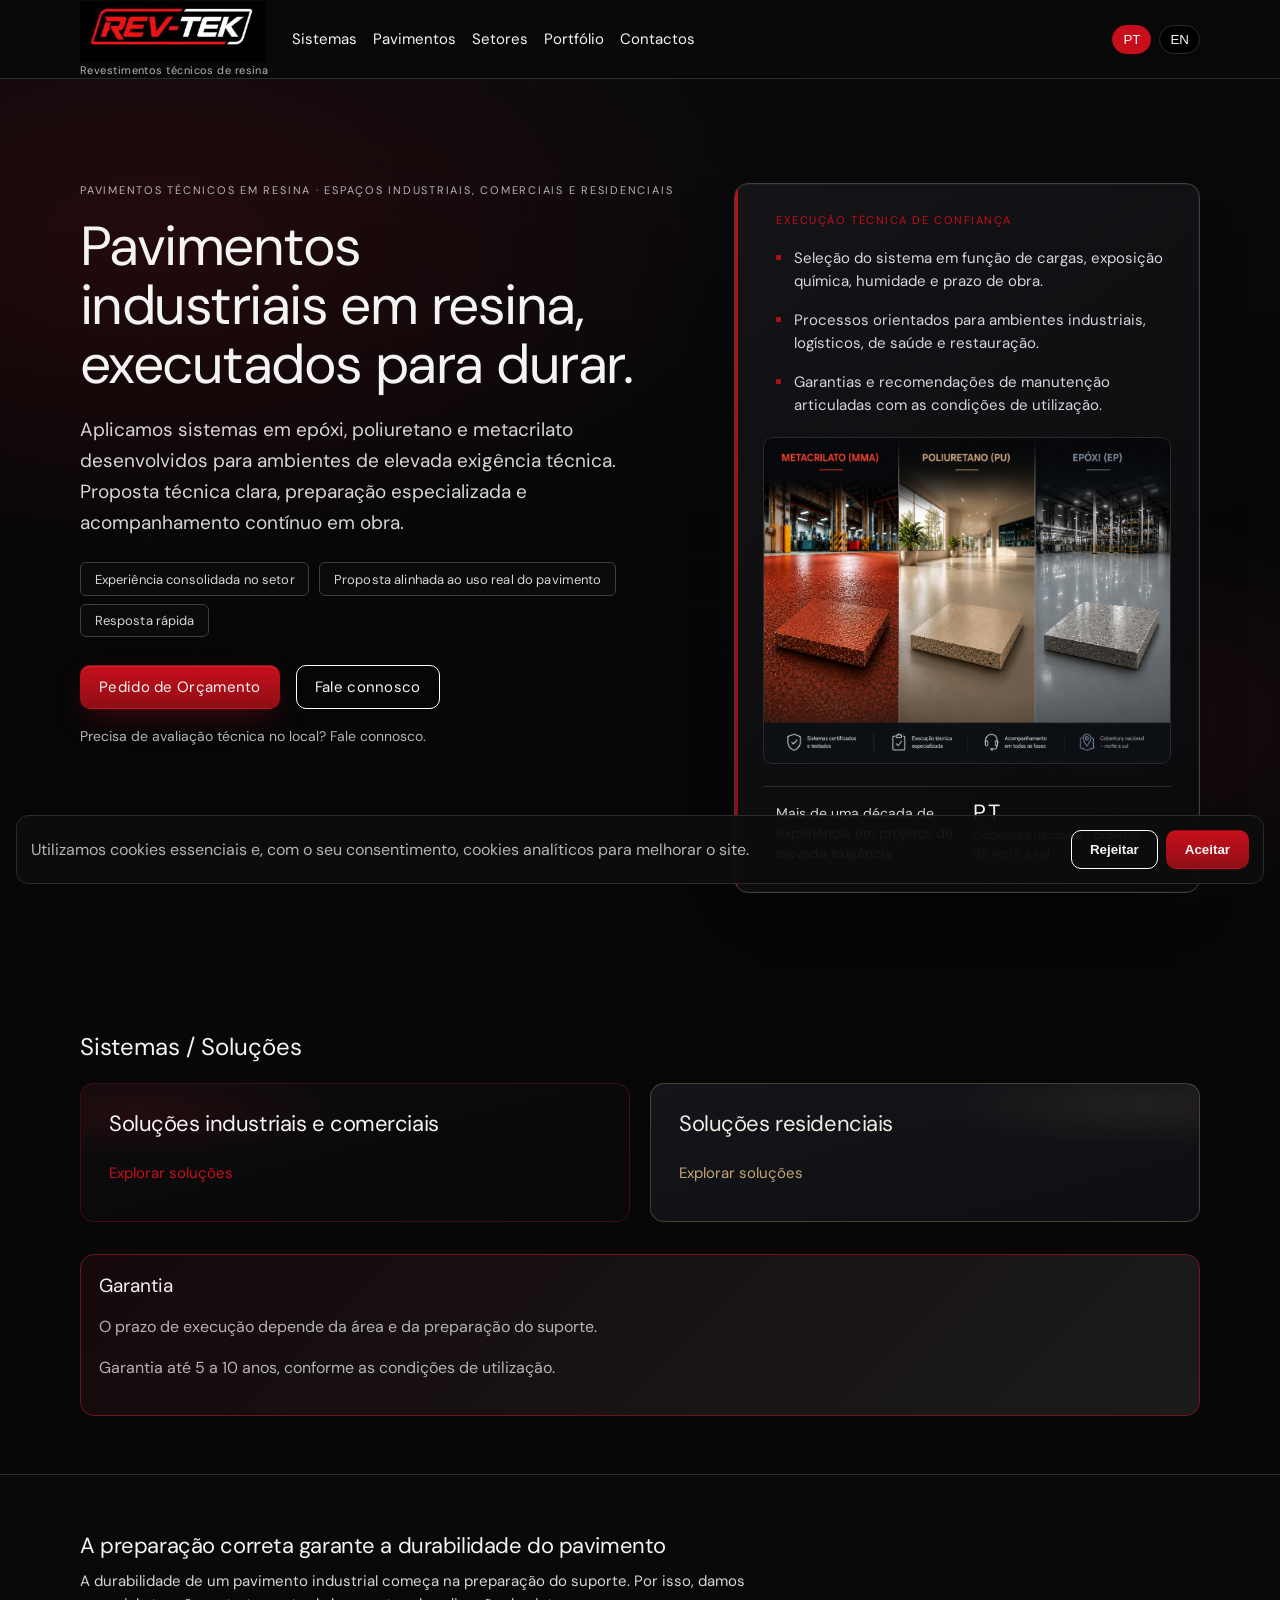
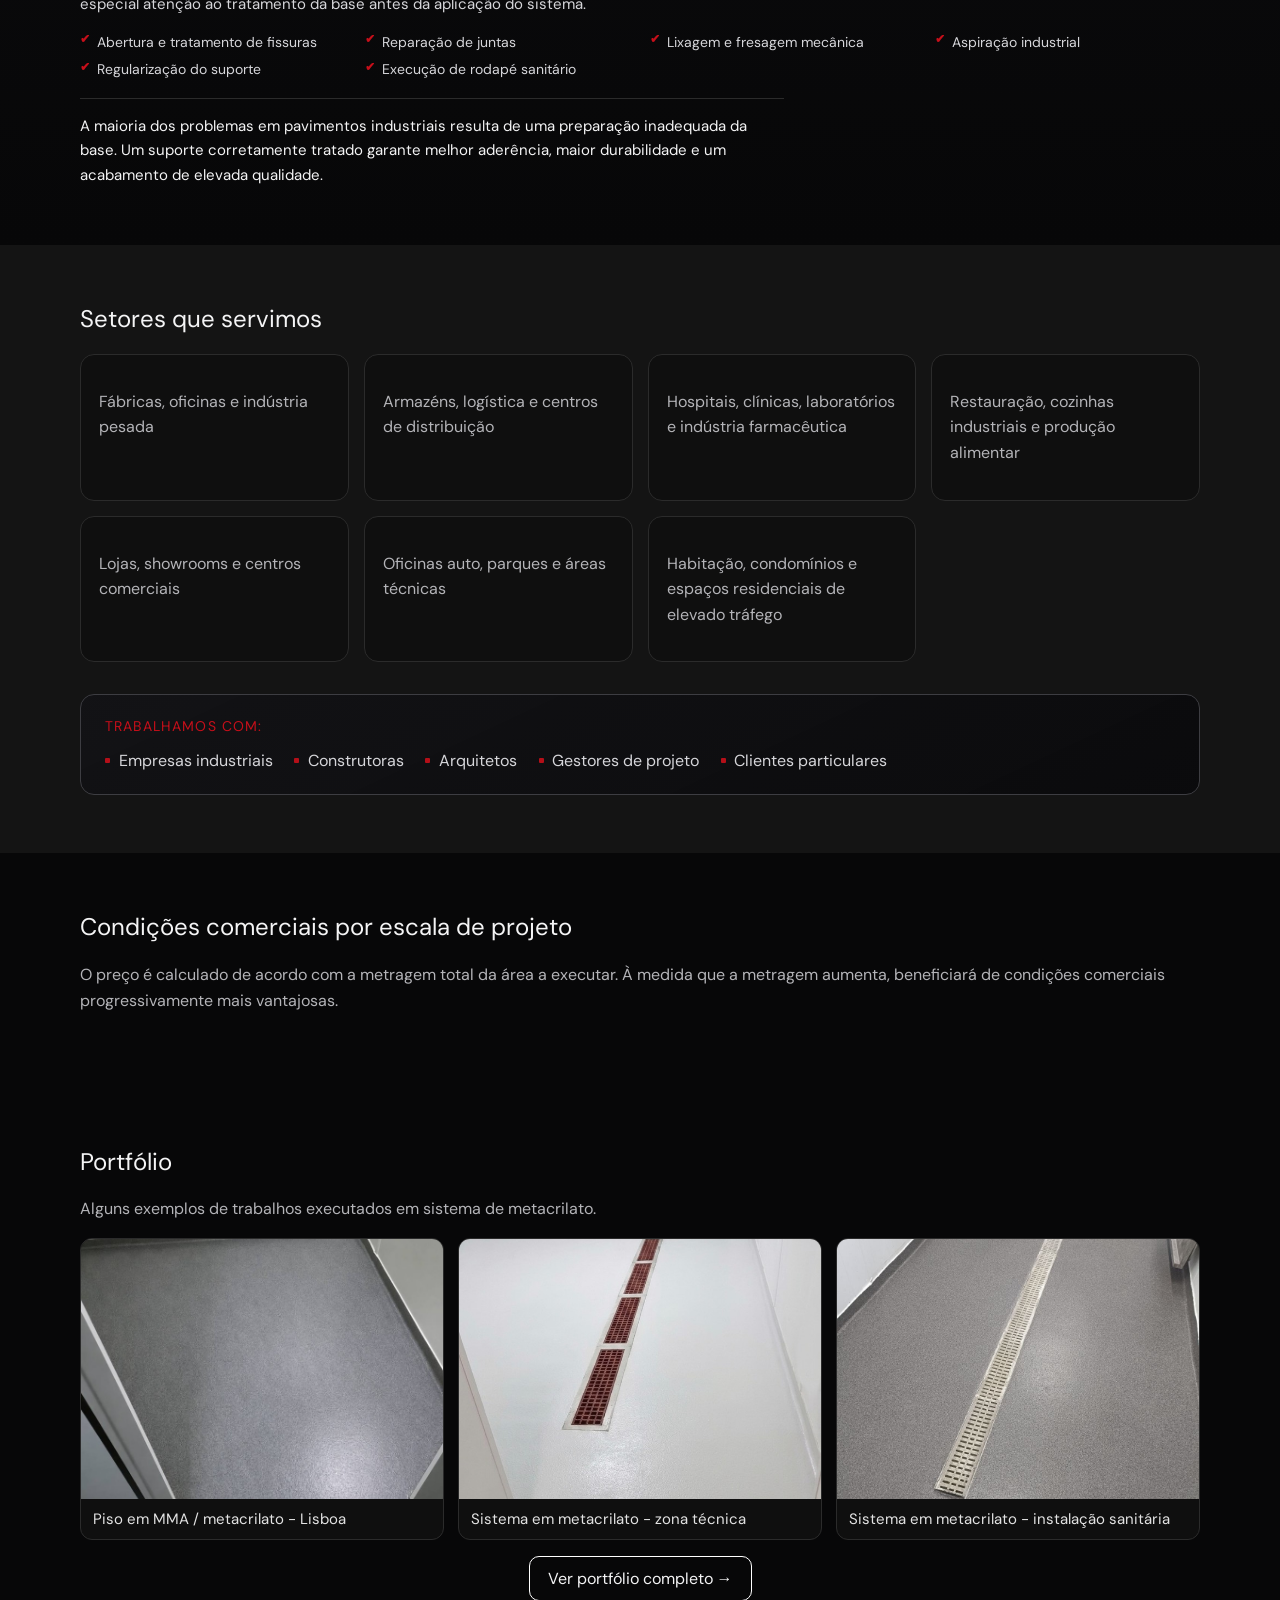
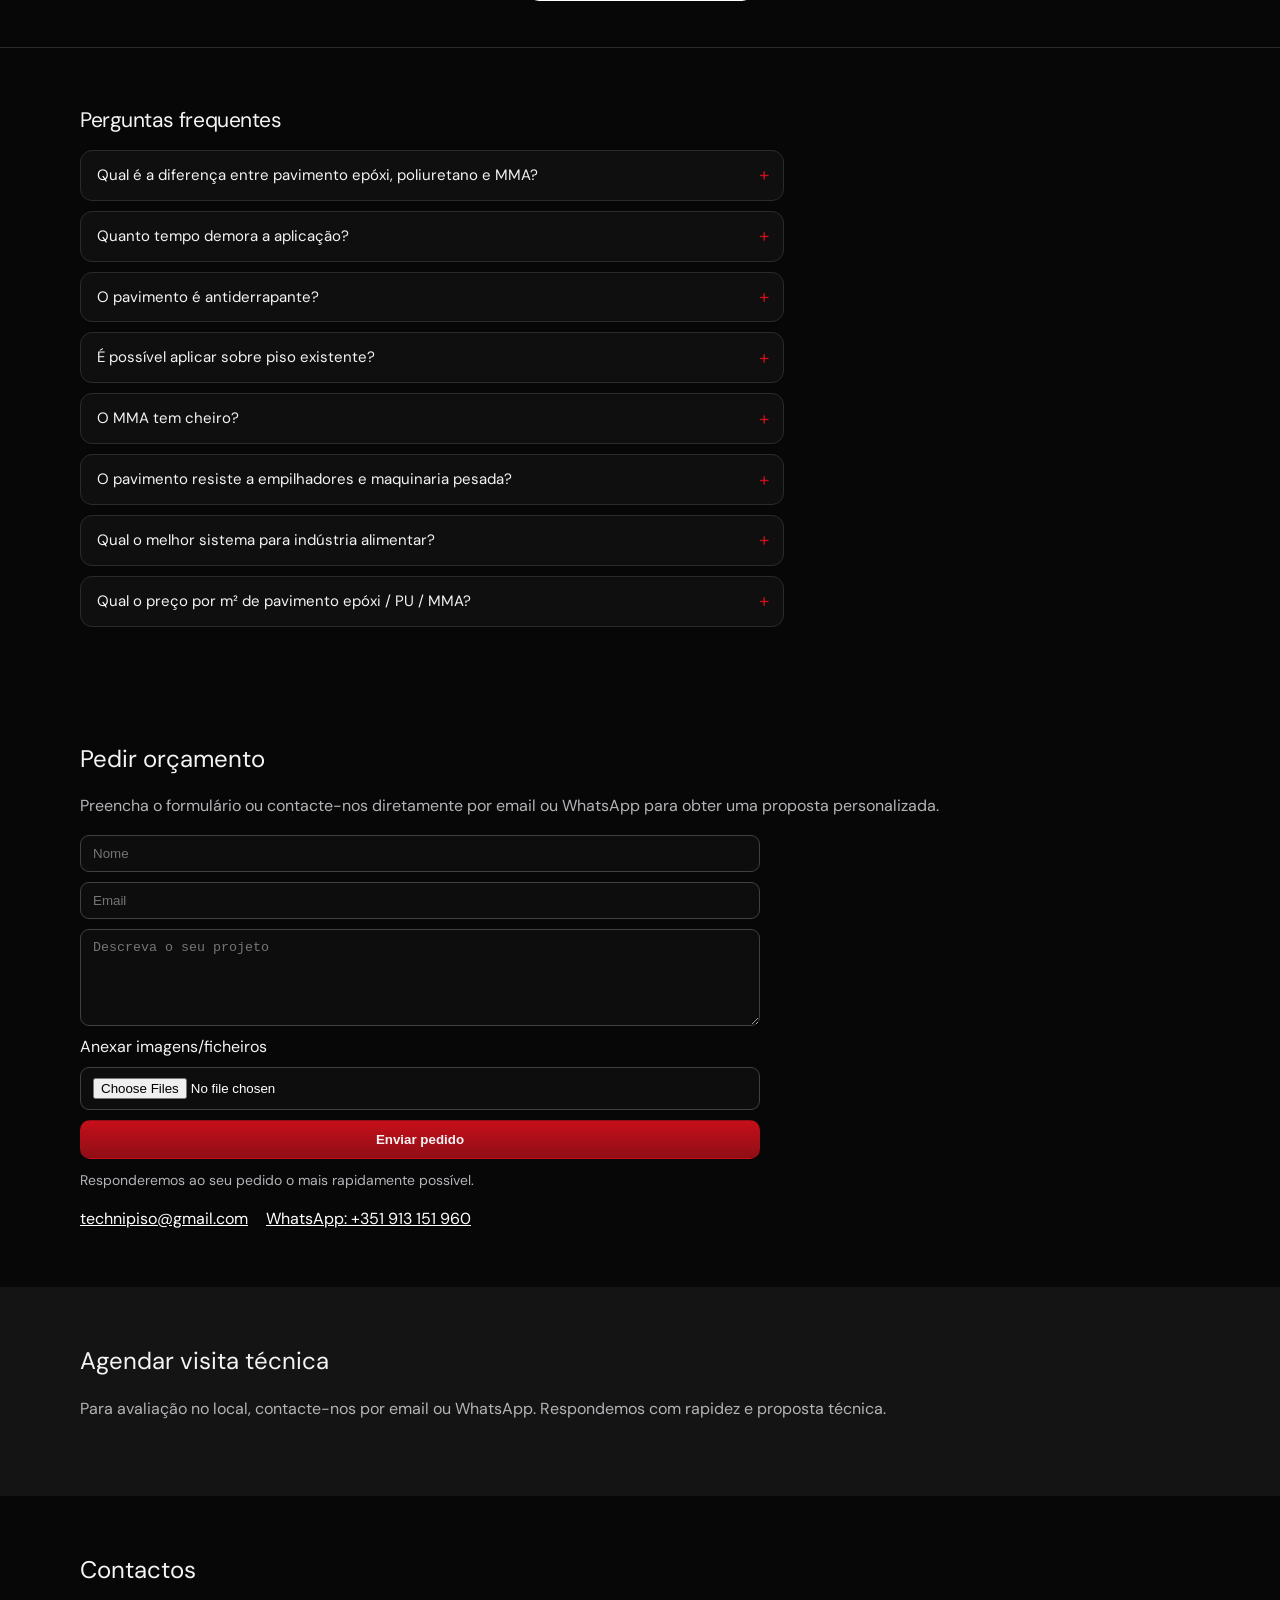
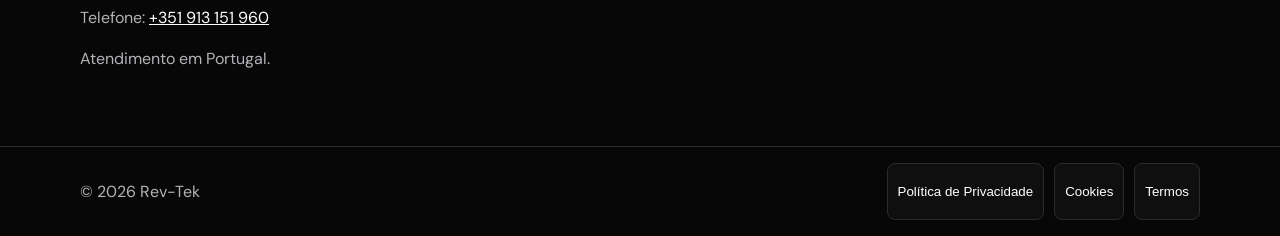
==== index.html @ f0f65698 "Add files via upload" ====
﻿<!doctype html>
<html lang="pt-PT">
  <head>
    <meta charset="UTF-8" />
    <meta name="viewport" content="width=device-width, initial-scale=1.0" />
    <title>Rev-Tek | Pavimentos industriais em resina</title>
    <meta
  name="description"
  content="Pavimentos industriais em resina epóxi, poliuretano e metacrilato em Portugal. Soluções duráveis para fábricas, armazéns e restauração. Peça orçamento gratuito!"
/>
    <meta name="robots" content="index, follow, max-image-preview:large" />
    <link rel="canonical" href="https://www.rev-tek.pt/" />
    <link rel="alternate" hreflang="pt-PT" href="https://www.rev-tek.pt/" />
    <link rel="alternate" hreflang="en" href="https://www.rev-tek.pt/" />
    <link rel="alternate" hreflang="x-default" href="https://www.rev-tek.pt/" />
    <meta property="og:locale" content="pt_PT" />
    <meta property="og:url" content="https://www.rev-tek.pt/" />
    <meta property="og:type" content="website" />
    <meta property="og:title" content="Rev-Tek | Pavimentos industriais em resina" />
    <meta
      property="og:description"
      content="Soluções profissionais de pavimento em resina para indústria, logística, saúde, restauração e comércio em Portugal."
    />
    <meta property="og:image" content="https://www.rev-tek.pt/assets/logo.png" />
    <meta name="twitter:card" content="summary_large_image" />
    <meta name="twitter:image" content="https://www.rev-tek.pt/assets/logo.png" />
    <meta name="theme-color" content="#090909" />
    <link rel="icon" href="./favicon/favicon.ico" sizes="any" />
<link rel="icon" href="./favicon/favicon-32x32.png" type="image/png" sizes="32x32" />
<link rel="apple-touch-icon" href="./favicon/favicon-180x180.png" />
    <script type="application/ld+json">
      {
        "@context": "https://schema.org",
        "@graph": [
          {
            "@type": "WebSite",
            "@id": "https://www.rev-tek.pt/#website",
            "url": "https://www.rev-tek.pt/",
            "name": "Rev-Tek",
            "inLanguage": "pt-PT",
            "publisher": { "@id": "https://www.rev-tek.pt/#revtek" }
          },
          {
            "@type": "LocalBusiness",
            "@id": "https://www.rev-tek.pt/#revtek",
            "name": "Rev-Tek",
            "url": "https://www.rev-tek.pt/",
            "image": "https://www.rev-tek.pt/assets/logo.png",
            "logo": "https://www.rev-tek.pt/assets/logo.png",
            "email": "technipiso@gmail.com",
            "telephone": "+351913151960",
            "areaServed": { "@type": "Country", "name": "Portugal" },
            "serviceType": [
              "Pavimentos industriais em resina",
              "Sistemas em metacrilato (MMA)",
              "Sistemas em poliuretano (PU)",
              "Sistemas em epóxi"
            ]
          },
          {
            "@type": "FAQPage",
            "@id": "https://www.rev-tek.pt/#faq",
            "inLanguage": "pt-PT",
            "isPartOf": { "@id": "https://www.rev-tek.pt/#website" },
            "mainEntity": [
          {
            "@type": "Question",
            "name": "Qual é a diferença entre pavimento epóxi, poliuretano e MMA?",
            "acceptedAnswer": {
              "@type": "Answer",
              "text": "O pavimento epóxi oferece elevada resistência química e mecânica, sendo ideal para armazéns, oficinas e áreas industriais com tráfego intenso. O poliuretano é mais flexível, resistente a vibrações e a variações térmicas, sendo recomendado para zonas sujeitas a dilatações ou exposição solar. O sistema MMA (metacrilato) destaca-se pela cura ultrarrápida e possibilidade de aplicação mesmo em temperaturas baixas, permitindo reduzir ao mínimo o tempo de paragem da atividade."
            }
          },
          {
            "@type": "Question",
            "name": "Quanto tempo demora a aplicação?",
            "acceptedAnswer": {
              "@type": "Answer",
              "text": "O tempo de aplicação depende da área, do estado da base e do sistema escolhido. Em sistemas epóxi e poliuretano, a aplicação e cura podem demorar entre 2 e 5 dias. Já os pavimentos MMA permitem, em muitos casos, voltar à utilização poucas horas após a aplicação, sendo ideais para espaços que não podem parar durante muito tempo."
            }
          },
          {
            "@type": "Question",
            "name": "O pavimento é antiderrapante?",
            "acceptedAnswer": {
              "@type": "Answer",
              "text": "Sim. Os pavimentos podem ser aplicados com diferentes níveis de acabamento antiderrapante, conforme as necessidades do espaço. Existem acabamentos lisos, texturados ou antiderrapantes de elevada aderência."
            }
          },
          {
            "@type": "Question",
            "name": "É possível aplicar sobre piso existente?",
            "acceptedAnswer": {
              "@type": "Answer",
              "text": "Na maioria dos casos, sim. Os sistemas podem ser aplicados sobre betão, cimento, mosaico ou outros revestimentos existentes, desde que a base apresente boas condições de aderência e humidade controlada. Antes da aplicação é sempre realizada uma avaliação técnica do suporte."
            }
          },
          {
            "@type": "Question",
            "name": "O MMA tem cheiro?",
            "acceptedAnswer": {
              "@type": "Answer",
              "text": "Sim. Durante a aplicação do sistema MMA existe um odor mais intenso característico do metacrilato. No entanto, após a cura completa, o cheiro desaparece rapidamente."
            }
          },
          {
            "@type": "Question",
            "name": "O pavimento resiste a empilhadores e maquinaria pesada?",
            "acceptedAnswer": {
              "@type": "Answer",
              "text": "Sim. Os sistemas industriais em resina são desenvolvidos para suportar tráfego intenso e cargas mecânicas elevadas. A resistência do pavimento depende do sistema escolhido, da espessura aplicada e da preparação correta da base."
            }
          },
          {
            "@type": "Question",
            "name": "Qual o melhor sistema para indústria alimentar?",
            "acceptedAnswer": {
              "@type": "Answer",
              "text": "Depende das condições de utilização da área. Para a indústria alimentar são normalmente recomendados sistemas com elevada resistência química, facilidade de limpeza e acabamento antiderrapante. O MMA é muito utilizado quando é necessária uma cura rápida e mínima paragem da produção, enquanto os sistemas de poliuretano apresentam excelente resistência térmica e mecânica."
            }
          },
          {
            "@type": "Question",
            "name": "Qual o preço por m² de pavimento epóxi / PU / MMA?",
            "acceptedAnswer": {
              "@type": "Answer",
              "text": "O preço varia conforme o tipo de sistema, a espessura necessária, o estado da base e a área total da obra. Fatores como preparação da base, reparação de fissuras, acabamento antiderrapante ou execução de rodapé sanitário também influenciam o valor final. Para um orçamento mais preciso, recomendamos uma avaliação técnica do espaço."
            }
          }
            ]
          }
        ]
      }
    </script>
    <link rel="stylesheet" href="./styles.css" />
  </head>
  <body>
    <header class="topbar">
      <div class="container topbar-inner">
        <div class="logo-wrap">
          <a href="./index.html"><img src="./assets/logo.png" alt="Rev-Tek" class="logo" /></a>
          <span class="logo-tagline">Revestimentos técnicos de resina</span>
        </div>
        <button class="burger" id="burger" aria-label="Abrir menu">
          <span></span><span></span><span></span>
        </button>
        <nav class="menu" id="menu">
          <a href="#solucoes" data-i18n="menu.systems">Sistemas</a>
          <a href="#solucoes" data-i18n="menu.flooring">Pavimentos</a>
          <a href="#setores" data-i18n="menu.sectors">Setores</a>
          <a href="./portfolio.html" data-i18n="menu.portfolio">Portfólio</a>
          <a href="#contactos" data-i18n="menu.contact">Contactos</a>
        </nav>
        <div class="lang-switcher">
          <button class="lang-btn active" data-lang="pt">PT</button>
          <button class="lang-btn" data-lang="en">EN</button>
        </div>
      </div>
    </header>

    <main>
      <section class="hero" aria-labelledby="hero-heading">
        <div class="hero-backdrop" aria-hidden="true"></div>
        <div class="container hero-inner">
          <div class="hero-grid">
            <div class="hero-copy">
              <p class="hero-eyebrow" data-i18n="hero.eyebrow">
                Pavimentos técnicos em resina · Espaços industriais, comerciais e residenciais
              </p>
              <h1 id="hero-heading" data-i18n="hero.title">
                Pavimentos industriais em resina, executados para durar.
              </h1>
              <p class="hero-lead" data-i18n="hero.lead">
                Aplicamos sistemas em epóxi, poliuretano e metacrilato desenvolvidos para ambientes de elevada
                exigência técnica. Proposta técnica clara, preparação especializada e acompanhamento contínuo em
                obra.
              </p>
              <ul class="hero-trust-chips" role="list">
                <li data-i18n="hero.trust1">Experiência consolidada no setor</li>
                <li data-i18n="hero.trust2">Proposta alinhada ao uso real do pavimento</li>
                <li data-i18n="hero.trust3">Resposta rápida</li>
              </ul>
              <div class="hero-cta-row">
                <a href="#orcamento" class="btn btn-primary btn-hero-primary" data-i18n="hero.ctaQuote"
                  >Pedido de Orçamento</a
                >
                <a href="#contactos" class="btn btn-outline btn-hero-secondary" data-i18n="hero.ctaContact"
                  >Fale connosco</a
                >
              </div>
              <p class="hero-cta-note">
                <a href="#contactos" class="hero-subtle-link" data-i18n="hero.ctaVisit"
                  >Precisa de avaliação técnica no local? Fale connosco.</a
                >
              </p>
            </div>
            <aside class="hero-aside" aria-label="Informações de credibilidade">
              <div class="hero-panel">
                <p class="hero-panel-label" data-i18n="hero.panelLabel">Execução técnica de confiança</p>
                <ul class="hero-panel-list" role="list">
                  <li data-i18n="hero.panel1">
                    Seleção do sistema em função de cargas, exposição química, humidade e prazo de obra.
                  </li>
                  <li data-i18n="hero.panel2">
                    Processos orientados para ambientes industriais, logísticos, de saúde e restauração.
                  </li>
                  <li data-i18n="hero.panel3">
                    Garantias e recomendações de manutenção articuladas com as condições de utilização.
                  </li>
                </ul>
                <figure class="hero-panel-visual">
                  <img
                    src="./assets/tipos-revestimentos-revtek.png"
                    width="1024"
                    height="819"
                    loading="lazy"
                    decoding="async"
                    alt="Comparativo dos sistemas Metacrilato (MMA), Poliuretano (PU) e Epóxi: aplicações industriais, comerciais e técnicas, com sistemas certificados, execução especializada e cobertura nacional."
                  />
                </figure>
                <div class="hero-panel-stats">
                  <div class="hero-stat hero-stat--experience">
                    <span class="hero-stat-label hero-stat-label--experience" data-i18n="hero.statYears"
                      >Mais de uma década de experiência em projetos de elevada exigência</span
                    >
                  </div>
                  <div class="hero-stat">
                    <span class="hero-stat-value hero-stat-value--pt">PT</span>
                    <span class="hero-stat-label" data-i18n="hero.statCoverage"
                      >Cobertura nacional - projetos de norte a sul</span
                    >
                  </div>
                </div>
              </div>
            </aside>
          </div>
        </div>
      </section>

      <section id="solucoes" class="section sol-hub-simple">
        <div class="container">
          <h2 data-i18n="solhub.sectionTitle">Sistemas / Soluções</h2>
          <div class="sol-hub-grid">
            <article class="sol-hub-card sol-hub-card--industrial">
              <h3 data-i18n="solind.title">Soluções industriais e comerciais</h3>
              <a href="./solucoes-industriais.html" class="sol-hub-explore" data-i18n="solhub.explore"
                >Explorar soluções</a
              >
            </article>
            <article class="sol-hub-card sol-hub-card--residential">
              <h3 data-i18n="solres.title">Soluções residenciais</h3>
              <a href="./solucoes-residenciais.html" class="sol-hub-explore sol-hub-explore--residential" data-i18n="solhub.explore"
                >Explorar soluções</a
              >
            </article>
          </div>
          <div class="card guarantee-card sol-hub-guarantee">
            <h3>Garantia</h3>
            <p>O prazo de execução depende da área e da preparação do suporte.</p>
            <p><strong>Garantia até 5 a 10 anos, conforme as condições de utilização.</strong></p>
          </div>
        </div>
      </section>

      <section id="preparacao-suporte" class="section prep-section" aria-labelledby="preparacao-heading">
        <div class="container">
          <h2 id="preparacao-heading" class="prep-section__title" data-i18n="prep.title">
            A preparação correta garante a durabilidade do pavimento
          </h2>
          <p class="prep-section__lead" data-i18n="prep.lead">
            A durabilidade de um pavimento industrial começa na preparação do suporte. Por isso, damos especial atenção
            ao tratamento da base antes da aplicação do sistema.
          </p>
          <ul class="prep-checklist" role="list">
            <li data-i18n="prep.item1">Abertura e tratamento de fissuras</li>
            <li data-i18n="prep.item2">Reparação de juntas</li>
            <li data-i18n="prep.item3">Lixagem e fresagem mecânica</li>
            <li data-i18n="prep.item4">Aspiração industrial</li>
            <li data-i18n="prep.item5">Regularização do suporte</li>
            <li data-i18n="prep.item6">Execução de rodapé sanitário</li>
          </ul>
          <p class="prep-section__closing" data-i18n="prep.closing">
            A maioria dos problemas em pavimentos industriais resulta de uma preparação inadequada da base. Um suporte
            corretamente tratado garante melhor aderência, maior durabilidade e um acabamento de elevada qualidade.
          </p>
        </div>
      </section>

      <section id="setores" class="section dark">
        <div class="container">
          <h2 data-i18n="sectors.title">Setores que servimos</h2>
          <div class="cards">
            <article class="card"><p data-i18n="sectors.a">Fábricas, oficinas e indústria pesada</p></article>
            <article class="card"><p data-i18n="sectors.b">Armazéns, logística e centros de distribuição</p></article>
            <article class="card"><p data-i18n="sectors.c">Hospitais, clínicas, laboratórios e indústria farmacêutica</p></article>
            <article class="card"><p data-i18n="sectors.d">Restauração, cozinhas industriais e produção alimentar</p></article>
            <article class="card"><p data-i18n="sectors.e">Lojas, showrooms e centros comerciais</p></article>
            <article class="card"><p data-i18n="sectors.f">Oficinas auto, parques e áreas técnicas</p></article>
            <article class="card"><p data-i18n="sectors.h">Habitação, condomínios e espaços residenciais de elevado tráfego</p></article>
          </div>
          <div id="trabalhamos-com" class="trabalhamos-mini" aria-labelledby="trabalhamos-com-heading">
            <h2 id="trabalhamos-com-heading" class="trabalhamos-mini__title" data-i18n="trabalhamos.title">
              Trabalhamos com:
            </h2>
            <ul class="trabalhamos-mini__list">
              <li data-i18n="trabalhamos.a">Empresas industriais</li>
              <li data-i18n="trabalhamos.b">Construtoras</li>
              <li data-i18n="trabalhamos.c">Arquitetos</li>
              <li data-i18n="trabalhamos.d">Gestores de projeto</li>
              <li data-i18n="trabalhamos.e">Clientes particulares</li>
            </ul>
          </div>
        </div>
      </section>

      <section id="descontos" class="section">
        <div class="container">
          <h2 data-i18n="discounts.title">Condições comerciais por escala de projeto</h2>
          <p data-i18n="discounts.text">
            O preço é calculado de acordo com a metragem total da área a executar. À medida que a metragem aumenta,
            beneficiará de condições comerciais progressivamente mais vantajosas.
          </p>
        </div>
      </section>

      <section class="section" id="projetos">
        <div class="container">
          <h2 data-i18n="projects.title">Portfólio</h2>
          <p data-i18n="projects.note">
            Alguns exemplos de trabalhos executados em sistema de metacrilato.
          </p>
          <div class="gallery">
            <figure class="project-item">
              <button
                class="project-open"
                type="button"
                data-full="./assets/portfolio-mma-lisboa.png"
                data-alt="Piso em metacrilato MMA em Lisboa - revestimento contínuo com rodapé em curva"
                aria-label="Abrir imagem em tamanho completo"
              >
                <img
                  src="./assets/portfolio-mma-lisboa.png"
                  alt="Piso em resina de metacrilato (MMA) em Lisboa, Portugal - acabamento texturado contínuo, Rev-Tek"
                  width="768"
                  height="1024"
                  loading="lazy"
                  decoding="async"
                />
              </button>
              <figcaption data-i18n="projects.c4">Piso em MMA / metacrilato - Lisboa</figcaption>
            </figure>
            <figure class="project-item">
              <button
                class="project-open"
                type="button"
                data-full="./assets/metacrilato-1.png"
                data-alt="Pavimento em metacrilato - zona técnica"
                aria-label="Abrir imagem em tamanho completo"
              >
                <img src="./assets/metacrilato-1.png" alt="Pavimento em metacrilato aplicado em zona técnica industrial, Portugal" />
              </button>
              <figcaption data-i18n="projects.c1">Sistema em metacrilato - zona técnica</figcaption>
            </figure>
            <figure class="project-item">
              <button
                class="project-open"
                type="button"
                data-full="./assets/metacrilato-3.png"
                data-alt="Pavimento em metacrilato - instalação sanitária"
                aria-label="Abrir imagem em tamanho completo"
              >
                <img src="./assets/metacrilato-3.png" alt="Pavimento em metacrilato aplicado em instalação sanitária, Portugal" />
              </button>
              <figcaption data-i18n="projects.c3">Sistema em metacrilato - instalação sanitária</figcaption>
            </figure>
          </div>
          <div style="margin-top: 28px; text-align: center;">
            <a href="./portfolio.html" class="btn btn-outline">Ver portfólio completo →</a>
          </div>
        </div>
      </section>

      <section id="faq" class="section faq-section" aria-labelledby="faq-heading">
        <div class="container">
          <h2 id="faq-heading" class="faq-section__title" data-i18n="faq.title">Perguntas frequentes</h2>
          <div class="faq-list">
            <details class="faq-item">
              <summary data-i18n="faq.diff.q">Qual é a diferença entre pavimento epóxi, poliuretano e MMA?</summary>
              <div class="faq-item__body">
                <p data-i18n="faq.diff.a">
                  O pavimento epóxi oferece elevada resistência química e mecânica, sendo ideal para armazéns,
                  oficinas e áreas industriais com tráfego intenso. O poliuretano é mais flexível, resistente a
                  vibrações e a variações térmicas, sendo recomendado para zonas sujeitas a dilatações ou exposição
                  solar. O sistema MMA (metacrilato) destaca-se pela cura ultrarrápida e possibilidade de aplicação
                  mesmo em temperaturas baixas, permitindo reduzir ao mínimo o tempo de paragem da atividade.
                </p>
              </div>
            </details>
            <details class="faq-item">
              <summary data-i18n="faq.apply.q">Quanto tempo demora a aplicação?</summary>
              <div class="faq-item__body">
                <p data-i18n="faq.apply.a1">
                  O tempo de aplicação depende da área, do estado da base e do sistema escolhido. Em sistemas epóxi e
                  poliuretano, a aplicação e cura podem demorar entre 2 e 5 dias.
                </p>
                <p data-i18n="faq.apply.a2">
                  Já os pavimentos MMA permitem, em muitos casos, voltar à utilização poucas horas após a aplicação,
                  sendo ideais para espaços que não podem parar durante muito tempo.
                </p>
              </div>
            </details>
            <details class="faq-item">
              <summary data-i18n="faq.slip.q">O pavimento é antiderrapante?</summary>
              <div class="faq-item__body">
                <p data-i18n="faq.slip.a">
                  Sim. Os pavimentos podem ser aplicados com diferentes níveis de acabamento antiderrapante, conforme as
                  necessidades do espaço. Existem acabamentos lisos, texturados ou antiderrapantes de elevada aderência.
                </p>
              </div>
            </details>
            <details class="faq-item">
              <summary data-i18n="faq.overlay.q">É possível aplicar sobre piso existente?</summary>
              <div class="faq-item__body">
                <p data-i18n="faq.overlay.a">
                  Na maioria dos casos, sim. Os sistemas podem ser aplicados sobre betão, cimento, mosaico ou outros
                  revestimentos existentes, desde que a base apresente boas condições de aderência e humidade controlada.
                  Antes da aplicação é sempre realizada uma avaliação técnica do suporte.
                </p>
              </div>
            </details>
            <details class="faq-item">
              <summary data-i18n="faq.smell.q">O MMA tem cheiro?</summary>
              <div class="faq-item__body">
                <p data-i18n="faq.smell.a">
                  Sim. Durante a aplicação do sistema MMA existe um odor mais intenso característico do metacrilato. No
                  entanto, após a cura completa, o cheiro desaparece rapidamente.
                </p>
              </div>
            </details>
            <details class="faq-item">
              <summary data-i18n="faq.load.q">O pavimento resiste a empilhadores e maquinaria pesada?</summary>
              <div class="faq-item__body">
                <p data-i18n="faq.load.a">
                  Sim. Os sistemas industriais em resina são desenvolvidos para suportar tráfego intenso e cargas
                  mecânicas elevadas. A resistência do pavimento depende do sistema escolhido, da espessura aplicada e
                  da preparação correta da base.
                </p>
              </div>
            </details>
            <details class="faq-item">
              <summary data-i18n="faq.food.q">Qual o melhor sistema para indústria alimentar?</summary>
              <div class="faq-item__body">
                <p data-i18n="faq.food.a">
                  Depende das condições de utilização da área. Para a indústria alimentar são normalmente recomendados
                  sistemas com elevada resistência química, facilidade de limpeza e acabamento antiderrapante. O MMA é
                  muito utilizado quando é necessária uma cura rápida e mínima paragem da produção, enquanto os sistemas
                  de poliuretano apresentam excelente resistência térmica e mecânica.
                </p>
              </div>
            </details>
            <details class="faq-item">
              <summary data-i18n="faq.price.q">
                Qual o preço por m² de pavimento epóxi / PU / MMA?
              </summary>
              <div class="faq-item__body">
                <p data-i18n="faq.price.a">
                  O preço varia conforme o tipo de sistema, a espessura necessária, o estado da base e a área total da
                  obra. Fatores como preparação da base, reparação de fissuras, acabamento antiderrapante ou execução de
                  rodapé sanitário também influenciam o valor final. Para um orçamento mais preciso, recomendamos uma
                  avaliação técnica do espaço.
                </p>
              </div>
            </details>
          </div>
        </div>
      </section>

      <section id="orcamento" class="section">
        <div class="container">
          <h2 data-i18n="quote.title">Pedir orçamento</h2>
          <p data-i18n="quote.text">
            Preencha o formulário ou contacte-nos diretamente por email ou WhatsApp para obter uma proposta personalizada.
          </p>
          <form
            class="form"
            action="https://formsubmit.co/technipiso@gmail.com"
            method="POST"
            enctype="multipart/form-data"
          >
            <input type="hidden" name="_subject" value="Novo pedido de orçamento - Rev-Tek" />
            <!-- FormSubmit aplica reCAPTCHA por defeito. Se a página de confirmação ficar lenta, pode voltar a desativar:
                 <input type="hidden" name="_captcha" value="false" /> -->
            <input type="hidden" name="_template" value="table" />
            <div class="form-honeypot" aria-hidden="true">
              <label for="quoteHoney">Website</label>
              <input
                type="text"
                name="_honey"
                id="quoteHoney"
                tabindex="-1"
                autocomplete="off"
                value=""
              />
            </div>
            <input type="text" name="nome" placeholder="Nome" required />
            <input
              type="email"
              name="email"
              id="quoteEmail"
              placeholder="Email"
              required
              maxlength="254"
              autocomplete="email"
              inputmode="email"
              aria-describedby="quoteEmailError"
            />
            <p class="form-field-error" id="quoteEmailError" hidden role="alert"></p>
            <textarea name="mensagem" placeholder="Descreva o seu projeto" rows="5" required></textarea>
            <label class="upload-label" data-i18n="quote.upload">Anexar imagens/ficheiros</label>
            <input type="file" name="anexo" multiple />
            <button class="btn btn-primary" type="submit" data-i18n="quote.send">Enviar pedido</button>
            <p class="form-note" data-i18n="quote.note">
              Responderemos ao seu pedido o mais rapidamente possível.
            </p>
          </form>
          <div class="quick-contact">
            <a href="mailto:technipiso@gmail.com">technipiso@gmail.com</a>
            <a href="https://wa.me/351913151960" target="_blank" rel="noreferrer">WhatsApp: +351 913 151 960</a>
          </div>
        </div>
      </section>

      <section id="agendar" class="section dark">
        <div class="container">
          <h2 data-i18n="visit.title">Agendar visita técnica</h2>
          <p data-i18n="visit.text">
            Para avaliação no local, contacte-nos por email ou WhatsApp. Respondemos com rapidez e proposta técnica.
          </p>
        </div>
      </section>

      <section id="contactos" class="section">
        <div class="container">
          <h2 data-i18n="contacts.title">Contactos</h2>
          <p>Telefone: <a href="tel:+351913151960">+351 913 151 960</a></p>
          <p data-i18n="contacts.area">Atendimento em Portugal.</p>
        </div>
      </section>
    </main>

    <footer class="footer">
      <div class="container footer-inner">
        <p>© <span id="year"></span> Rev-Tek</p>
        <div class="legal-links">
          <button class="legal-btn" data-legal="privacy">Política de Privacidade</button>
          <button class="legal-btn" data-legal="cookies">Cookies</button>
          <button class="legal-btn" data-legal="terms">Termos</button>
        </div>
      </div>
    </footer>

    <dialog id="legalDialog">
      <h3 id="legalTitle"></h3>
      <p id="legalBody"></p>
      <button class="btn btn-primary" id="closeLegal">Fechar</button>
    </dialog>

    <div class="cookie-banner" id="cookieBanner" hidden>
      <p data-i18n="cookies.bannerText">
        Utilizamos cookies essenciais e, com o seu consentimento, cookies analíticos para melhorar o site.
      </p>
      <div class="cookie-actions">
        <button class="btn btn-outline" id="cookieReject" data-i18n="cookies.reject">Rejeitar</button>
        <button class="btn btn-primary" id="cookieAccept" data-i18n="cookies.accept">Aceitar</button>
      </div>
    </div>

    <dialog id="lightboxDialog" class="lightbox-dialog">
      <button type="button" id="lightboxClose" class="lightbox-close" aria-label="Fechar imagem">×</button>
      <img id="lightboxImage" alt="" />
    </dialog>

    <script src="./script.js"></script>
  </body>
</html>
---- styles.css ----
@font-face {
  font-family: "RevTekCustom";
  src: url("./assets/fonts/brand-font.ttf") format("truetype");
  font-weight: 100 900;
  font-style: normal;
  font-display: swap;
}

:root {
  --bg: #070708;
  --bg-soft: #141414;
  --fg: #f4f4f5;
  --muted: #b4b4b8;
  --muted-bright: #d6d6da;
  --red: #c60f1a;
  --red-deep: #8f0e16;
  --red-glow: rgba(198, 15, 26, 0.35);
  --line: #2b2b2b;
  --line-bright: #3d3d42;
  --hero-accent: rgba(198, 15, 26, 0.12);
  --residential-warm: #c4a574;
  --residential-warm-dim: rgba(196, 165, 116, 0.22);
  --residential-bg: #121318;
  --residential-fg: #f0ece4;
}

* {
  box-sizing: border-box;
}

html,
body {
  margin: 0;
  font-family: "RevTekCustom", "Segoe UI", Arial, sans-serif;
  background: var(--bg);
  color: var(--fg);
  scroll-behavior: smooth;
}

.container {
  width: min(1120px, 92%);
  margin: 0 auto;
}

.topbar {
  position: sticky;
  top: 0;
  z-index: 20;
  background: #090909e6;
  backdrop-filter: blur(4px);
  border-bottom: 1px solid var(--line);
}

.topbar-inner {
  min-height: 78px;
  display: flex;
  align-items: center;
  gap: 24px;
}

.logo {
  width: 185px;
  height: auto;
}

.logo-wrap {
  display: flex;
  flex-direction: column;
}

.logo-tagline {
  font-size: 0.7rem;
  color: var(--muted);
  letter-spacing: 0.04em;
  display: block;
  margin-top: -4px;
}

.menu {
  display: flex;
  gap: 16px;
  flex-wrap: wrap;
}

.menu a {
  color: var(--fg);
  text-decoration: none;
  font-size: 0.95rem;
}

.menu a:hover {
  color: var(--red);
}

.lang-switcher {
  margin-left: auto;
  display: flex;
  gap: 8px;
}

.lang-btn {
  border: 1px solid var(--line);
  background: #000;
  color: var(--fg);
  padding: 6px 10px;
  border-radius: 999px;
  cursor: pointer;
}

.lang-btn.active {
  background: var(--red);
  border-color: var(--red);
}

.hero {
  position: relative;
  padding: clamp(4.25rem, 10vw, 6.5rem) 0 clamp(3.5rem, 7vw, 5rem);
  overflow: hidden;
  background: var(--bg);
}

.hero-backdrop {
  position: absolute;
  inset: 0;
  pointer-events: none;
  background:
    radial-gradient(ellipse 90% 70% at 12% 18%, rgba(198, 15, 26, 0.14) 0%, transparent 52%),
    radial-gradient(ellipse 60% 50% at 88% 72%, rgba(60, 20, 24, 0.35) 0%, transparent 45%),
    linear-gradient(180deg, #0a0a0c 0%, var(--bg) 38%, #060607 100%);
}

.hero-backdrop::before {
  content: "";
  position: absolute;
  inset: 0;
  opacity: 0.4;
  background-image:
    linear-gradient(rgba(255, 255, 255, 0.028) 1px, transparent 1px),
    linear-gradient(90deg, rgba(255, 255, 255, 0.028) 1px, transparent 1px);
  background-size: 48px 48px;
  mask-image: radial-gradient(ellipse 85% 75% at 50% 40%, #000 20%, transparent 75%);
}

.hero-inner {
  position: relative;
  z-index: 1;
}

.hero-grid {
  display: grid;
  grid-template-columns: minmax(0, 1.12fr) minmax(280px, 0.88fr);
  gap: clamp(2rem, 5vw, 3.75rem);
  align-items: stretch;
}

.hero-copy {
  max-width: 38rem;
}

.hero-eyebrow {
  margin: 0 0 1.1rem;
  font-size: 0.6875rem;
  font-weight: 600;
  letter-spacing: 0.16em;
  text-transform: uppercase;
  color: var(--muted);
  line-height: 1.45;
  animation: hero-fade-up 0.7s ease both;
}

.hero-copy h1 {
  margin: 0 0 1.35rem;
  font-size: clamp(2.125rem, 4.8vw + 0.6rem, 3.45rem);
  font-weight: 600;
  line-height: 1.07;
  letter-spacing: -0.028em;
  color: var(--fg);
  text-wrap: balance;
  animation: hero-fade-up 0.75s ease 0.06s both;
}

.hero-lead {
  margin: 0 0 1.5rem;
  font-size: clamp(1.02rem, 1.1vw + 0.92rem, 1.1875rem);
  line-height: 1.62;
  color: var(--muted-bright);
  max-width: 36rem;
  animation: hero-fade-up 0.75s ease 0.12s both;
}

.hero-trust-chips {
  list-style: none;
  margin: 0 0 1.75rem;
  padding: 0;
  display: flex;
  flex-wrap: wrap;
  gap: 0.5rem 0.625rem;
  animation: hero-fade-up 0.75s ease 0.18s both;
}

.hero-trust-chips li {
  margin: 0;
  padding: 0.45rem 0.85rem;
  font-size: 0.8125rem;
  font-weight: 500;
  letter-spacing: 0.01em;
  color: var(--muted-bright);
  border: 1px solid var(--line-bright);
  border-radius: 6px;
  background: rgba(255, 255, 255, 0.02);
  transition: border-color 0.2s ease, background 0.2s ease;
}

.hero-trust-chips li:hover {
  border-color: rgba(198, 15, 26, 0.45);
  background: var(--hero-accent);
}

.hero-cta-row {
  display: flex;
  flex-wrap: wrap;
  align-items: center;
  gap: 0.75rem 1rem;
  margin-bottom: 0.85rem;
  animation: hero-fade-up 0.75s ease 0.22s both;
}

.hero-cta-note {
  margin: 0;
  animation: hero-fade-up 0.75s ease 0.26s both;
}

.hero-subtle-link {
  font-size: 0.9rem;
  color: var(--muted);
  text-decoration: none;
  border-bottom: 1px solid transparent;
  transition: color 0.2s ease, border-color 0.2s ease;
}

.hero-subtle-link:hover {
  color: var(--fg);
  border-bottom-color: rgba(198, 15, 26, 0.55);
}

.hero-aside {
  display: flex;
  align-items: stretch;
  animation: hero-fade-up 0.85s ease 0.15s both;
}

.hero-panel {
  flex: 1;
  display: flex;
  flex-direction: column;
  padding: clamp(1.35rem, 3vw, 1.75rem);
  border-radius: 14px;
  border: 1px solid var(--line-bright);
  background: linear-gradient(145deg, rgba(22, 22, 26, 0.92) 0%, rgba(10, 10, 12, 0.96) 100%);
  box-shadow:
    0 0 0 1px rgba(255, 255, 255, 0.04) inset,
    0 24px 48px -24px rgba(0, 0, 0, 0.65);
  backdrop-filter: blur(10px);
  position: relative;
  overflow: hidden;
}

.hero-panel::before {
  content: "";
  position: absolute;
  top: 0;
  left: 0;
  width: 3px;
  height: 100%;
  background: linear-gradient(180deg, var(--red) 0%, var(--red-deep) 100%);
  opacity: 0.95;
}

.hero-panel-label {
  margin: 0 0 1.1rem;
  padding-left: 0.85rem;
  font-size: 0.6875rem;
  font-weight: 700;
  letter-spacing: 0.14em;
  text-transform: uppercase;
  color: var(--red);
}

.hero-panel-list {
  list-style: none;
  margin: 0 0 auto;
  padding: 0 0 1.25rem 0.85rem;
  flex: 1;
}

.hero-panel-list li {
  position: relative;
  margin: 0 0 0.95rem;
  padding-left: 1.1rem;
  font-size: 0.9375rem;
  line-height: 1.55;
  color: var(--muted-bright);
}

.hero-panel-list li:last-child {
  margin-bottom: 0;
}

.hero-panel-list li::before {
  content: "";
  position: absolute;
  left: 0;
  top: 0.55em;
  width: 5px;
  height: 5px;
  border-radius: 1px;
  background: var(--red);
  opacity: 0.85;
}

.hero-panel-visual {
  margin: 0 0 1.1rem;
  padding: 0;
  border-radius: 10px;
  overflow: hidden;
  border: 1px solid var(--line);
  background: #0a0a0c;
  line-height: 0;
}

.hero-panel-visual img {
  width: 100%;
  height: auto;
  display: block;
}

.hero-panel-stats {
  display: grid;
  grid-template-columns: 1fr 1fr;
  gap: 0.75rem;
  padding: 1rem 0.85rem 0;
  margin-top: 0.25rem;
  border-top: 1px solid var(--line);
}

.hero-stat {
  display: flex;
  flex-direction: column;
  gap: 0.2rem;
}

.hero-stat-value {
  font-size: 1.65rem;
  font-weight: 700;
  letter-spacing: -0.03em;
  color: var(--fg);
  line-height: 1;
}

.hero-stat-value--pt {
  font-size: 1.35rem;
  letter-spacing: 0.08em;
}

.hero-stat-label {
  font-size: 0.78rem;
  line-height: 1.4;
  color: var(--muted);
}

.hero-stat--experience {
  justify-content: center;
}

.hero-stat-label--experience {
  font-size: 0.875rem;
  line-height: 1.45;
  color: var(--muted-bright);
  font-weight: 500;
}

.btn-hero-primary {
  padding: 0.9rem 1.45rem;
  font-size: 0.9375rem;
  letter-spacing: 0.02em;
  border-radius: 8px;
  box-shadow: 0 1px 0 rgba(255, 255, 255, 0.12) inset, 0 12px 32px -8px var(--red-glow);
  transition: transform 0.2s ease, box-shadow 0.2s ease, filter 0.2s ease;
}

.btn-hero-primary:hover {
  transform: translateY(-2px);
  box-shadow: 0 1px 0 rgba(255, 255, 255, 0.14) inset, 0 16px 40px -10px var(--red-glow);
  filter: brightness(1.05);
}

.btn-hero-secondary {
  padding: 0.9rem 1.45rem;
  font-size: 0.9375rem;
  letter-spacing: 0.02em;
  border-radius: 8px;
  border-color: var(--line-bright);
  background: rgba(255, 255, 255, 0.03);
  transition: transform 0.2s ease, border-color 0.2s ease, background 0.2s ease, color 0.2s ease;
}

.btn-hero-secondary:hover {
  transform: translateY(-2px);
  border-color: rgba(255, 255, 255, 0.35);
  background: rgba(255, 255, 255, 0.06);
  color: var(--fg);
}

@keyframes hero-fade-up {
  from {
    opacity: 0;
    transform: translateY(14px);
  }
  to {
    opacity: 1;
    transform: translateY(0);
  }
}

@media (prefers-reduced-motion: reduce) {
  .hero-eyebrow,
  .hero-copy h1,
  .hero-lead,
  .hero-trust-chips,
  .hero-cta-row,
  .hero-cta-note,
  .hero-aside {
    animation: none;
  }

  .btn-hero-primary:hover,
  .btn-hero-secondary:hover {
    transform: none;
  }
}

h1,
h2,
h3 {
  margin-top: 0;
}

h1 {
  font-size: clamp(2rem, 5vw, 3.1rem);
}

p {
  color: var(--muted);
  line-height: 1.6;
}

.cta-row {
  display: flex;
  gap: 12px;
  flex-wrap: wrap;
}

.btn {
  border: 1px solid transparent;
  text-decoration: none;
  color: var(--fg);
  padding: 11px 18px;
  border-radius: 10px;
  cursor: pointer;
  font-weight: 600;
}

.btn-primary {
  background: linear-gradient(180deg, var(--red), var(--red-deep));
}

.btn-outline {
  border-color: #fff;
  background: transparent;
}

.section {
  padding: 58px 0;
}

.dark {
  background: var(--bg-soft);
}

.cards {
  display: grid;
  grid-template-columns: repeat(auto-fit, minmax(240px, 1fr));
  gap: 15px;
}

.card {
  border: 1px solid var(--line);
  border-radius: 14px;
  padding: 18px;
  background: #0f0f0f;
}

.trabalhamos-mini {
  margin-top: clamp(1.35rem, 3vw, 2rem);
  width: 100%;
  max-width: none;
  margin-left: 0;
  margin-right: 0;
  padding: clamp(1.1rem, 2.5vw, 1.35rem) clamp(1.15rem, 2.5vw, 1.5rem);
  border-radius: 14px;
  border: 1px solid var(--line-bright);
  background: linear-gradient(155deg, rgba(18, 18, 22, 0.75) 0%, rgba(10, 10, 12, 0.96) 100%);
  box-sizing: border-box;
}

.trabalhamos-mini__title {
  margin: 0 0 0.9rem;
  font-size: clamp(0.82rem, 0.5vw + 0.74rem, 0.9rem);
  font-weight: 700;
  letter-spacing: 0.08em;
  text-transform: uppercase;
  color: var(--red);
}

.trabalhamos-mini__list {
  list-style: none;
  margin: 0;
  padding: 0;
  display: flex;
  flex-wrap: wrap;
  gap: 0.5rem 1.35rem;
}

.trabalhamos-mini__list li {
  margin: 0;
  font-size: 0.98rem;
  line-height: 1.5;
  color: var(--muted-bright);
  padding-left: 0.85rem;
  position: relative;
}

.trabalhamos-mini__list li::before {
  content: "";
  position: absolute;
  left: 0;
  top: 0.55em;
  width: 5px;
  height: 5px;
  border-radius: 1px;
  background: var(--red);
  opacity: 0.9;
}

.prep-section {
  border-top: 1px solid var(--line);
  background: linear-gradient(180deg, rgba(12, 12, 14, 0.5) 0%, transparent 100%);
}

.prep-section__title {
  margin: 0 0 0.65rem;
  font-size: clamp(1.05rem, 1.1vw + 0.88rem, 1.35rem);
  font-weight: 600;
  letter-spacing: -0.02em;
  line-height: 1.25;
  color: var(--fg);
  max-width: 40rem;
}

.prep-section__lead {
  margin: 0 0 1rem;
  max-width: 44rem;
  font-size: 0.92rem;
  line-height: 1.55;
  color: var(--muted-bright);
}

.prep-checklist {
  list-style: none;
  margin: 0 0 1.15rem;
  padding: 0;
  display: grid;
  grid-template-columns: repeat(auto-fit, minmax(240px, 1fr));
  gap: 0.45rem 1.25rem;
}

.prep-checklist li {
  display: flex;
  align-items: flex-start;
  gap: 0.45rem;
  margin: 0;
  font-size: 0.9rem;
  line-height: 1.4;
  color: var(--muted-bright);
}

.prep-checklist li::before {
  content: "✔";
  flex-shrink: 0;
  margin-top: 0.05em;
  font-size: 0.72rem;
  line-height: 1.45;
  color: var(--red);
  font-weight: 700;
}

.prep-section__closing {
  margin: 0;
  max-width: 44rem;
  padding: 0.95rem 0 0;
  border-top: 1px solid var(--line);
  font-size: 0.95rem;
  line-height: 1.6;
  font-weight: 500;
  color: var(--fg);
}

.faq-section {
  border-top: 1px solid var(--line);
}

.faq-section--inline {
  margin-top: clamp(1.75rem, 4vw, 2.75rem);
  padding-top: clamp(1.25rem, 3vw, 1.75rem);
}

.faq-section--mini .faq-section__title {
  font-size: clamp(0.98rem, 1vw + 0.82rem, 1.15rem);
  margin-bottom: 0.85rem;
}

.faq-section__title {
  margin: 0 0 1rem;
  font-size: clamp(1.05rem, 1.1vw + 0.88rem, 1.32rem);
  font-weight: 600;
  letter-spacing: -0.02em;
  color: var(--fg);
}

.faq-list {
  max-width: 44rem;
}

.faq-item {
  border: 1px solid var(--line);
  border-radius: 12px;
  margin-bottom: 10px;
  background: #0f0f0f;
  overflow: hidden;
}

.faq-item:last-child {
  margin-bottom: 0;
}

.faq-item summary {
  cursor: pointer;
  padding: 14px 16px;
  padding-right: 2.5rem;
  font-weight: 600;
  font-size: 0.93rem;
  line-height: 1.4;
  color: var(--fg);
  list-style: none;
  position: relative;
}

.faq-item summary::-webkit-details-marker {
  display: none;
}

.faq-item summary::after {
  content: "+";
  position: absolute;
  right: 14px;
  top: 50%;
  transform: translateY(-50%);
  color: var(--red);
  font-weight: 300;
  font-size: 1.2rem;
  line-height: 1;
}

.faq-item[open] summary::after {
  content: "–";
}

.faq-item__body {
  padding: 0 16px 14px;
  border-top: 1px solid var(--line);
}

.faq-item__body p {
  margin: 0.65rem 0 0;
  font-size: 0.88rem;
  line-height: 1.55;
  color: var(--muted-bright);
}

.faq-item__body p:first-child {
  margin-top: 0.75rem;
}

.solucoes-row {
  display: grid;
  grid-template-columns: repeat(3, 1fr);
  gap: 16px;
  margin-top: 10px;
}

.solucoes-row--pair {
  grid-template-columns: repeat(2, 1fr);
  margin-bottom: clamp(1rem, 3vw, 1.35rem);
}

@media (max-width: 720px) {
  .solucoes-row--pair {
    grid-template-columns: 1fr;
  }
}

.sol-card {
  display: flex;
  flex-direction: column;
  text-decoration: none;
  color: inherit;
  transition: border-color 0.2s ease, transform 0.15s ease;
  min-height: 100%;
}

.sol-card:hover {
  border-color: var(--red);
  transform: translateY(-2px);
}

.sol-card h3 {
  color: #fff;
  margin-bottom: 10px;
  font-size: 1.22rem;
}

.sol-card p {
  flex: 1;
  margin: 0 0 14px;
  line-height: 1.55;
}

.sol-card-cta {
  font-weight: 600;
  color: var(--red);
  margin-top: auto;
  font-size: 0.95rem;
}

.sol-card:hover .sol-card-cta {
  text-decoration: underline;
}

.sol-card-mma .sol-card-visual,
.sol-card-epoxi .sol-card-visual,
.sol-card-pu .sol-card-visual,
.sol-card-decor .sol-card-visual,
.sol-card-tapete .sol-card-visual {
  margin: -4px -4px 14px;
  border-radius: 12px;
  overflow: hidden;
  background: #f2f2f2;
  border: 1px solid #2b2b2b;
}

.sol-card-mma .sol-card-visual img,
.sol-card-epoxi .sol-card-visual img,
.sol-card-pu .sol-card-visual img,
.sol-card-decor .sol-card-visual img,
.sol-card-tapete .sol-card-visual img {
  width: 100%;
  height: auto;
  display: block;
}

/* Ficha metacrilato - listagens em duas colunas */
.ficha-mma-lists {
  display: grid;
  grid-template-columns: 1.15fr 0.85fr;
  gap: clamp(1.25rem, 3vw, 2rem);
  align-items: start;
}

.ficha-mma-lists h2 {
  margin: 0 0 0.85rem;
  font-size: clamp(0.95rem, 0.6vw + 0.82rem, 1.05rem);
  font-weight: 700;
  letter-spacing: 0.08em;
  text-transform: uppercase;
  color: var(--red);
}

.ficha-mma-lists__hygiene {
  padding: 1rem 1.15rem 1.15rem;
  border-radius: 12px;
  border: 1px solid rgba(198, 15, 26, 0.22);
  background: linear-gradient(145deg, rgba(198, 15, 26, 0.08) 0%, rgba(0, 0, 0, 0.22) 100%);
}

.ficha-mma-lists__hygiene h2 {
  color: #e8d5bc;
}

.ficha-mma-list li::marker {
  color: var(--red);
}

.ficha-mma-list--hygiene li::marker {
  color: #e8d5bc;
}

.ficha-ideal-para {
  margin-top: clamp(2rem, 4vw, 2.75rem);
  padding-top: clamp(1.5rem, 3vw, 2rem);
  border-top: 1px solid var(--line);
}

.ficha-ideal-para h2 {
  margin: 0 0 0.85rem;
  font-size: clamp(0.95rem, 0.6vw + 0.82rem, 1.05rem);
  font-weight: 700;
  letter-spacing: 0.08em;
  text-transform: uppercase;
  color: var(--red);
}

/* Ficha epóxi - tabelas */
.epoxi-ficha {
  display: flex;
  flex-direction: column;
  gap: clamp(2rem, 4vw, 2.75rem);
}

.epoxi-ficha__intro-stack {
  display: flex;
  flex-direction: column;
  gap: 0.85rem;
}

.epoxi-ficha__tipos-list {
  margin: 0;
}

.epoxi-ficha__tipos-list li {
  margin-bottom: 0.6rem;
}

.epoxi-ficha__tipos-list li:last-child {
  margin-bottom: 0;
}

.epoxi-ficha__intro {
  margin: 0;
  max-width: 48rem;
  font-size: 0.98rem;
  line-height: 1.65;
  color: var(--muted-bright);
}

.epoxi-ficha__intro strong {
  color: var(--muted-bright);
  font-weight: 600;
}

.epoxi-ficha__vantagens {
  border-radius: 16px;
  border: 1px solid var(--line-bright);
  background: linear-gradient(165deg, rgba(18, 18, 22, 0.88) 0%, rgba(10, 10, 12, 0.95) 100%);
  padding: clamp(1.25rem, 3vw, 1.65rem) clamp(1.15rem, 2.5vw, 1.5rem);
  padding-left: clamp(1.35rem, 3vw, 1.75rem);
  position: relative;
  overflow: hidden;
}

.epoxi-ficha__vantagens::before {
  content: "";
  position: absolute;
  left: 0;
  top: 0;
  bottom: 0;
  width: 3px;
  background: linear-gradient(180deg, var(--red) 0%, var(--red-deep) 100%);
  opacity: 0.9;
  pointer-events: none;
}

.epoxi-ficha__vantagens-title {
  margin: 0 0 1.25rem;
  font-size: clamp(1.02rem, 1.2vw + 0.82rem, 1.22rem);
  font-weight: 600;
  letter-spacing: -0.02em;
  color: var(--fg);
}

.epoxi-ficha__vantagem {
  margin-bottom: 1.15rem;
}

.epoxi-ficha__vantagem:last-child {
  margin-bottom: 0;
}

.epoxi-ficha__vantagem-title {
  margin: 0 0 0.45rem;
  font-size: 0.78rem;
  font-weight: 700;
  letter-spacing: 0.07em;
  text-transform: uppercase;
  color: var(--red);
}

.epoxi-ficha__vantagem p {
  margin: 0;
  font-size: 0.95rem;
  line-height: 1.6;
  color: var(--muted-bright);
}

.epoxi-ficha__tabelas-heading {
  margin: 0;
  font-size: clamp(1.05rem, 1.2vw + 0.85rem, 1.28rem);
  font-weight: 600;
  letter-spacing: -0.02em;
  line-height: 1.25;
  color: var(--fg);
}

.epoxi-ficha__block {
  border-radius: 16px;
  border: 1px solid var(--line-bright);
  background: linear-gradient(165deg, rgba(18, 18, 22, 0.92) 0%, rgba(10, 10, 12, 0.98) 100%);
  box-shadow: 0 16px 40px -24px rgba(0, 0, 0, 0.5);
  overflow: hidden;
  position: relative;
}

.epoxi-ficha__block::before {
  content: "";
  position: absolute;
  left: 0;
  top: 0;
  bottom: 0;
  width: 3px;
  background: linear-gradient(180deg, var(--red) 0%, var(--red-deep) 100%);
  opacity: 0.9;
  pointer-events: none;
}

.epoxi-ficha__block-title {
  margin: 0;
  padding: clamp(1rem, 2.5vw, 1.25rem) clamp(1rem, 2.5vw, 1.35rem);
  padding-left: clamp(1.25rem, 3vw, 1.6rem);
  font-size: clamp(0.78rem, 0.5vw + 0.7rem, 0.88rem);
  font-weight: 700;
  letter-spacing: 0.1em;
  text-transform: uppercase;
  color: var(--red);
  border-bottom: 1px solid rgba(255, 255, 255, 0.06);
  background: rgba(0, 0, 0, 0.2);
}

.ficha-table-wrap {
  overflow-x: auto;
  -webkit-overflow-scrolling: touch;
}

.ficha-table {
  width: 100%;
  min-width: 520px;
  border-collapse: collapse;
  font-size: 0.94rem;
  line-height: 1.5;
}

.ficha-table thead th {
  text-align: left;
  padding: 0.85rem 1rem 0.85rem clamp(1rem, 2.5vw, 1.35rem);
  color: var(--muted);
  font-weight: 700;
  font-size: 0.72rem;
  letter-spacing: 0.08em;
  text-transform: uppercase;
  border-bottom: 1px solid var(--line);
  background: rgba(0, 0, 0, 0.25);
}

.ficha-table tbody td {
  padding: 0.95rem 1rem 0.95rem clamp(1rem, 2.5vw, 1.35rem);
  color: var(--muted-bright);
  border-bottom: 1px solid rgba(255, 255, 255, 0.05);
  vertical-align: top;
}

.ficha-table tbody td:first-child {
  font-weight: 600;
  color: var(--fg);
  width: 32%;
  min-width: 11rem;
}

.ficha-table tbody tr:last-child td {
  border-bottom: none;
}

.ficha-table tbody tr:hover td {
  background: rgba(198, 15, 26, 0.04);
}

.epoxi-ficha__cta {
  margin: 0.5rem 0 0;
  display: flex;
  flex-wrap: wrap;
  gap: 10px;
  align-items: center;
}

.epoxi-ficha__cta-secondary {
  margin-left: 0;
}

@media (max-width: 540px) {
  .ficha-table tbody td:first-child {
    width: 38%;
    min-width: 9rem;
  }
}

/* Carrossel - página metacrilato */
.mma-projetos {
  display: grid;
  grid-template-columns: auto minmax(0, 1fr) auto;
  align-items: center;
  gap: clamp(8px, 2vw, 16px);
}

.mma-projetos__viewport {
  overflow: hidden;
  background: transparent;
}

.mma-projetos__track {
  display: flex;
  gap: clamp(10px, 2vw, 18px);
  transition: transform 0.4s cubic-bezier(0.25, 0.1, 0.25, 1);
  will-change: transform;
}

@media (prefers-reduced-motion: reduce) {
  .mma-projetos__track {
    transition: none;
  }
}

.mma-projetos__slide {
  flex-shrink: 0;
  min-width: 0;
  box-sizing: border-box;
}

.mma-projetos__tile {
  margin: 0;
  min-width: 0;
}

.mma-projetos__open {
  display: block;
  width: 100%;
  padding: 0;
  margin: 0;
  border: none;
  background: transparent;
  cursor: zoom-in;
  line-height: 0;
  border-radius: 10px;
  overflow: hidden;
}

.mma-projetos__open:focus-visible {
  outline: 2px solid var(--red);
  outline-offset: 3px;
}

.mma-projetos__open img {
  width: 100%;
  height: auto;
  max-height: min(380px, 48vh);
  object-fit: cover;
  object-position: center;
  display: block;
  opacity: 0.97;
  transition: opacity 0.25s ease;
}

.mma-projetos__open:hover img {
  opacity: 1;
}

.mma-projetos__arrow {
  width: 44px;
  height: 44px;
  border-radius: 50%;
  border: 1px solid rgba(255, 255, 255, 0.1);
  background: rgba(0, 0, 0, 0.35);
  color: var(--fg);
  font-size: 1.65rem;
  line-height: 1;
  cursor: pointer;
  display: flex;
  align-items: center;
  justify-content: center;
  transition: background 0.2s ease, border-color 0.2s ease, color 0.2s ease;
  flex-shrink: 0;
  backdrop-filter: blur(6px);
}

.mma-projetos__arrow:hover {
  border-color: rgba(198, 15, 26, 0.55);
  color: var(--red);
  background: rgba(198, 15, 26, 0.1);
}

.mma-projetos__footer {
  margin: 1.35rem 0 0;
}

.mma-projetos__portfolio-link {
  font-weight: 600;
  color: var(--red);
  text-decoration: none;
  font-size: 0.95rem;
}

.mma-projetos__portfolio-link:hover {
  color: #e82532;
  text-decoration: underline;
}

.mma-projetos__error {
  margin: 0;
  padding: 1.25rem;
  text-align: center;
  color: var(--muted);
  font-size: 0.95rem;
}

@media (max-width: 640px) {
  .mma-projetos__open img {
    max-height: min(520px, 65vh);
  }

  .mma-projetos__arrow {
    width: 38px;
    height: 38px;
    font-size: 1.4rem;
  }
}

@media (max-width: 768px) {
  .ficha-mma-lists {
    grid-template-columns: 1fr;
  }
}

.systems-hub-link {
  margin: 12px 0 0;
}

.systems-hub-link a {
  color: var(--red);
  font-weight: 600;
  text-decoration: none;
}

.systems-hub-link a:hover {
  text-decoration: underline;
}

/* -- Sistemas / Soluções: duas entradas -- */
.sol-hub-simple h2 {
  margin-bottom: 1.35rem;
}

.sol-hub-grid {
  display: grid;
  grid-template-columns: repeat(2, 1fr);
  gap: 1.25rem;
  margin-bottom: 2rem;
}

.sol-hub-card {
  margin: 0;
  padding: clamp(1.35rem, 3vw, 1.75rem);
  border-radius: 14px;
  border: 1px solid var(--line-bright);
  display: flex;
  flex-direction: column;
  align-items: flex-start;
  gap: 1rem;
  min-height: 8.5rem;
  transition: border-color 0.2s ease, transform 0.2s ease;
}

.sol-hub-card--industrial {
  background:
    radial-gradient(ellipse 80% 70% at 10% 20%, rgba(198, 15, 26, 0.12) 0%, transparent 50%),
    linear-gradient(165deg, #0c0c0e 0%, #080809 100%);
  border-color: rgba(198, 15, 26, 0.28);
}

.sol-hub-card--residential {
  background:
    radial-gradient(ellipse 75% 65% at 90% 15%, rgba(196, 165, 116, 0.1) 0%, transparent 48%),
    linear-gradient(165deg, #14151a 0%, #0e0f12 100%);
  border-color: rgba(196, 165, 116, 0.3);
}

.sol-hub-card:hover {
  transform: translateY(-2px);
  border-color: rgba(255, 255, 255, 0.18);
}

.sol-hub-card--industrial:hover {
  border-color: rgba(198, 15, 26, 0.45);
}

.sol-hub-card--residential:hover {
  border-color: rgba(196, 165, 116, 0.45);
}

.sol-hub-card h3 {
  margin: 0;
  font-size: clamp(1.15rem, 1.5vw + 0.9rem, 1.35rem);
  font-weight: 600;
  letter-spacing: -0.02em;
  line-height: 1.2;
  color: var(--fg);
}

.sol-hub-card--residential h3 {
  color: var(--residential-fg);
}

.sol-hub-explore {
  display: inline-flex;
  align-items: center;
  font-size: 0.94rem;
  font-weight: 600;
  text-decoration: none;
  color: var(--red);
  padding: 0.55rem 0;
  border-bottom: 1px solid transparent;
  margin-top: auto;
  transition: color 0.2s ease, border-color 0.2s ease;
}

.sol-hub-explore:hover {
  color: #e82532;
  border-bottom-color: rgba(198, 15, 26, 0.45);
}

.sol-hub-explore--residential {
  color: var(--residential-warm);
}

.sol-hub-explore--residential:hover {
  color: #e4d5b8;
  border-bottom-color: rgba(196, 165, 116, 0.5);
}

.sol-hub-guarantee {
  margin-top: 0;
}

@media (prefers-reduced-motion: reduce) {
  .sol-hub-card:hover {
    transform: none;
  }
}

.subpage-lead {
  font-size: 1.05rem;
  line-height: 1.62;
  color: var(--muted-bright);
  max-width: 48rem;
}

.subpage-crosslinks {
  margin-top: 1.25rem;
  font-size: 0.92rem;
  color: var(--muted);
}

.subpage-crosslinks a {
  color: var(--red);
  font-weight: 600;
  text-decoration: none;
}

.subpage-crosslinks a:hover {
  text-decoration: underline;
}

.subpage-hero--residential .subpage-crosslinks a {
  color: var(--residential-warm);
}

.section-lead {
  margin: 0 0 1.25rem;
  max-width: 44rem;
  line-height: 1.58;
  color: var(--muted-bright);
}

.bullet-list {
  margin: 0;
  padding-left: 1.2rem;
  color: var(--muted-bright);
  line-height: 1.65;
}

.bullet-list li {
  margin-bottom: 0.55rem;
}

.subpage-hero {
  padding: 42px 0 12px;
  background: radial-gradient(circle at 20% 20%, #2a0c10 0%, #090909 45%);
}

.subpage-hero--industrial {
  background:
    radial-gradient(ellipse 80% 60% at 20% 0%, rgba(198, 15, 26, 0.18) 0%, transparent 55%),
    radial-gradient(circle at 20% 20%, #2a0c10 0%, #090909 45%);
}

.subpage-hero--residential {
  background:
    radial-gradient(ellipse 75% 55% at 75% 10%, rgba(196, 165, 116, 0.14) 0%, transparent 50%),
    radial-gradient(circle at 15% 80%, rgba(30, 32, 38, 0.9) 0%, #090909 50%);
}

.subpage-hero h1 {
  font-size: clamp(1.75rem, 4vw, 2.45rem);
  margin-bottom: 14px;
}

.subpage-hero-lead {
  margin: 0;
  max-width: 52rem;
  font-size: 1.05rem;
  line-height: 1.65;
  color: var(--muted-bright);
}

.back-link {
  display: inline-flex;
  align-items: center;
  gap: 6px;
  color: var(--muted);
  text-decoration: none;
  font-size: 0.9rem;
  margin-bottom: 18px;
}

.back-link:hover {
  color: var(--fg);
}

.related-systems {
  display: flex;
  flex-wrap: wrap;
  align-items: center;
  gap: 8px 18px;
  margin-top: 32px;
  padding-top: 22px;
  border-top: 1px solid var(--line);
}

.related-systems span {
  color: var(--muted);
  font-size: 0.9rem;
}

.related-systems a {
  color: var(--fg);
  font-weight: 600;
  text-decoration: none;
}

.related-systems a:hover {
  color: var(--red);
  text-decoration: underline;
}

.services-grid {
  grid-template-columns: repeat(auto-fit, minmax(260px, 1fr));
}

.service-card h3 {
  margin-bottom: 8px;
}

.service-card p {
  margin-top: 0;
}

.service-card ul {
  margin: 10px 0;
  padding-left: 20px;
  color: var(--muted);
}

.service-card li {
  margin-bottom: 6px;
  line-height: 1.45;
}

.service-ideal {
  margin-bottom: 0;
  color: #e4e4e4;
}

.guarantee-card {
  margin-top: 16px;
  border-color: #6f151b;
  background: linear-gradient(135deg, #15090b, #1b1b1b);
}

.guarantee-card h3 {
  margin-bottom: 8px;
}

.gallery {
  display: grid;
  grid-template-columns: repeat(auto-fit, minmax(220px, 1fr));
  gap: 14px;
}

.project-item {
  margin: 0;
  border: 1px solid var(--line);
  border-radius: 12px;
  overflow: hidden;
  background: #0f0f0f;
}

.project-item img {
  width: 100%;
  height: 260px;
  object-fit: cover;
  display: block;
}

.project-open {
  display: block;
  width: 100%;
  border: 0;
  padding: 0;
  background: transparent;
  cursor: zoom-in;
}

.project-open img {
  transition: transform 0.2s ease;
}

.project-open:hover img {
  transform: scale(1.01);
}

.project-item figcaption {
  padding: 10px 12px;
  color: #e3e3e3;
  font-size: 0.93rem;
}

.ph {
  min-height: 200px;
  border-radius: 12px;
  border: 1px dashed #6f6f6f;
  background: linear-gradient(135deg, #1b1b1b, #333);
  display: grid;
  place-items: center;
  text-align: center;
  color: #ddd;
  padding: 12px;
}

.viz-controls {
  display: flex;
  align-items: center;
  gap: 12px;
  flex-wrap: wrap;
  margin-bottom: 10px;
}

.color-swatches {
  display: flex;
  gap: 8px;
  margin-bottom: 10px;
}

.swatch {
  width: 34px;
  height: 34px;
  border-radius: 999px;
  border: 2px solid #fff;
  cursor: pointer;
}

.swatch.active {
  outline: 3px solid #fff;
  outline-offset: 1px;
}

canvas {
  width: 100%;
  border: 1px solid var(--line);
  border-radius: 12px;
  background: #000;
}

.form {
  display: grid;
  gap: 10px;
  max-width: 680px;
}

.form-note {
  margin: 0;
  font-size: 0.9rem;
}

/* Honeypot: FormSubmit ignora envios se _honey tiver valor; não usar display:none puro (alguns bots ignoram). */
.form-honeypot {
  position: absolute;
  left: -10000px;
  top: auto;
  width: 1px;
  height: 1px;
  overflow: hidden;
  clip: rect(0 0 0 0);
  clip-path: inset(50%);
  white-space: nowrap;
}

.form-field-error {
  margin: -4px 0 0;
  font-size: 0.85rem;
  line-height: 1.45;
  color: #f87171;
}

input[aria-invalid="true"],
textarea[aria-invalid="true"] {
  border-color: #c24141;
}

input,
textarea {
  width: 100%;
  padding: 10px 12px;
  border-radius: 9px;
  border: 1px solid #404040;
  background: #0d0d0d;
  color: #fff;
}

.quick-contact {
  display: flex;
  gap: 18px;
  flex-wrap: wrap;
  margin-top: 16px;
}

.quick-contact a,
p a {
  color: #fff;
}

.footer {
  border-top: 1px solid var(--line);
  padding: 16px 0;
}

.footer-inner {
  display: flex;
  justify-content: space-between;
  gap: 16px;
  flex-wrap: wrap;
}

.legal-links {
  display: flex;
  gap: 10px;
}

.legal-btn {
  border: 1px solid var(--line);
  background: #0f0f0f;
  color: #fff;
  padding: 7px 10px;
  border-radius: 8px;
  cursor: pointer;
}

dialog {
  border: 1px solid var(--line);
  background: #111;
  color: #fff;
  border-radius: 12px;
  width: min(680px, 92%);
}

#legalBody {
  white-space: pre-line;
  max-height: 62vh;
  overflow: auto;
  padding-right: 6px;
}

dialog::backdrop {
  background: #000a;
}

.lightbox-dialog {
  width: min(96vw, 1100px);
  max-height: 92vh;
  padding: 10px;
  background: #050505;
}

.lightbox-dialog img {
  width: 100%;
  max-height: 84vh;
  object-fit: contain;
  display: block;
}

.lightbox-close {
  position: absolute;
  right: 10px;
  top: 10px;
  border: 1px solid #454545;
  background: #0f0f0f;
  color: #fff;
  border-radius: 8px;
  width: 36px;
  height: 36px;
  font-size: 1.3rem;
  cursor: pointer;
}

.cookie-banner {
  position: fixed;
  left: 16px;
  right: 16px;
  bottom: 16px;
  z-index: 50;
  border: 1px solid var(--line);
  background: #0d0d0df2;
  border-radius: 12px;
  padding: 14px;
  display: flex;
  align-items: center;
  justify-content: space-between;
  gap: 12px;
}

.cookie-banner[hidden] {
  display: none;
}

.cookie-banner p {
  margin: 0;
  max-width: 760px;
}

.cookie-actions {
  display: flex;
  gap: 8px;
  flex-wrap: wrap;
}

@media (max-width: 900px) {
  .hero-grid {
    grid-template-columns: 1fr;
  }

  .hero-aside {
    max-width: 32rem;
  }

  .hero-panel-stats {
    grid-template-columns: 1fr 1fr;
  }

  .solucoes-row {
    grid-template-columns: 1fr;
  }

  .sol-hub-grid {
    grid-template-columns: 1fr;
  }

  .cookie-banner {
    flex-direction: column;
    align-items: flex-start;
  }
}

.burger {
  display: none;
  flex-direction: column;
  gap: 5px;
  background: none;
  border: none;
  cursor: pointer;
  padding: 6px;
  margin-left: auto;
}

.burger span {
  display: block;
  width: 24px;
  height: 2px;
  background: var(--fg);
  border-radius: 2px;
  transition: all 0.3s ease;
}

.burger.open span:nth-child(1) { transform: translateY(7px) rotate(45deg); }
.burger.open span:nth-child(2) { opacity: 0; }
.burger.open span:nth-child(3) { transform: translateY(-7px) rotate(-45deg); }

@media (max-width: 768px) {
  .burger {
    display: flex;
  }

  .lang-switcher {
    margin-left: 0;
  }

  .menu {
    display: none;
    position: absolute;
    top: 78px;
    left: 0;
    right: 0;
    flex-direction: column;
    background: #090909f0;
    backdrop-filter: blur(6px);
    border-bottom: 1px solid var(--line);
    padding: 16px 24px;
    gap: 16px;
  }

  .menu.open {
    display: flex;
  }

  .hero-trust-chips {
    gap: 0.4rem;
  }

  .hero-trust-chips li {
    font-size: 0.78rem;
    padding: 0.4rem 0.7rem;
  }

  .hero-cta-row {
    flex-direction: column;
    align-items: stretch;
  }

  .hero-cta-row .btn {
    text-align: center;
    justify-content: center;
  }

  .hero-panel-stats {
    grid-template-columns: 1fr;
  }

}
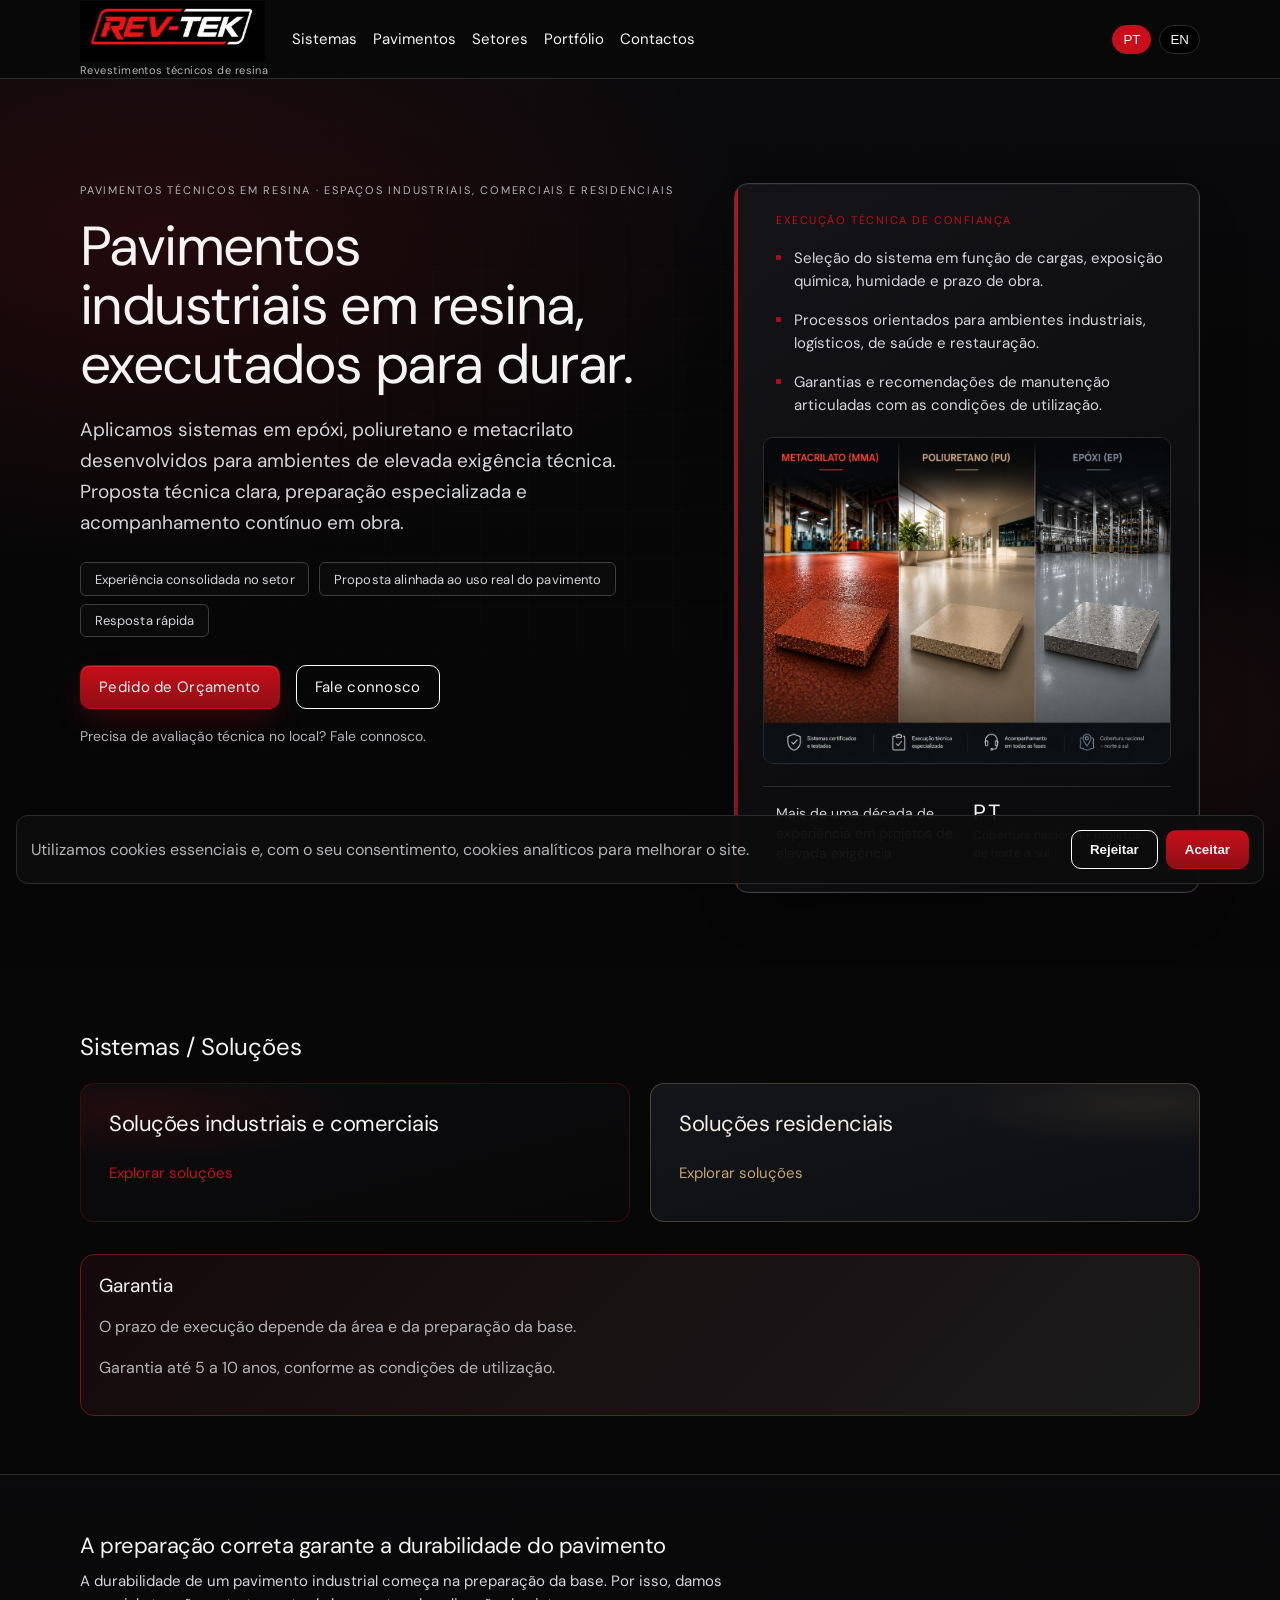
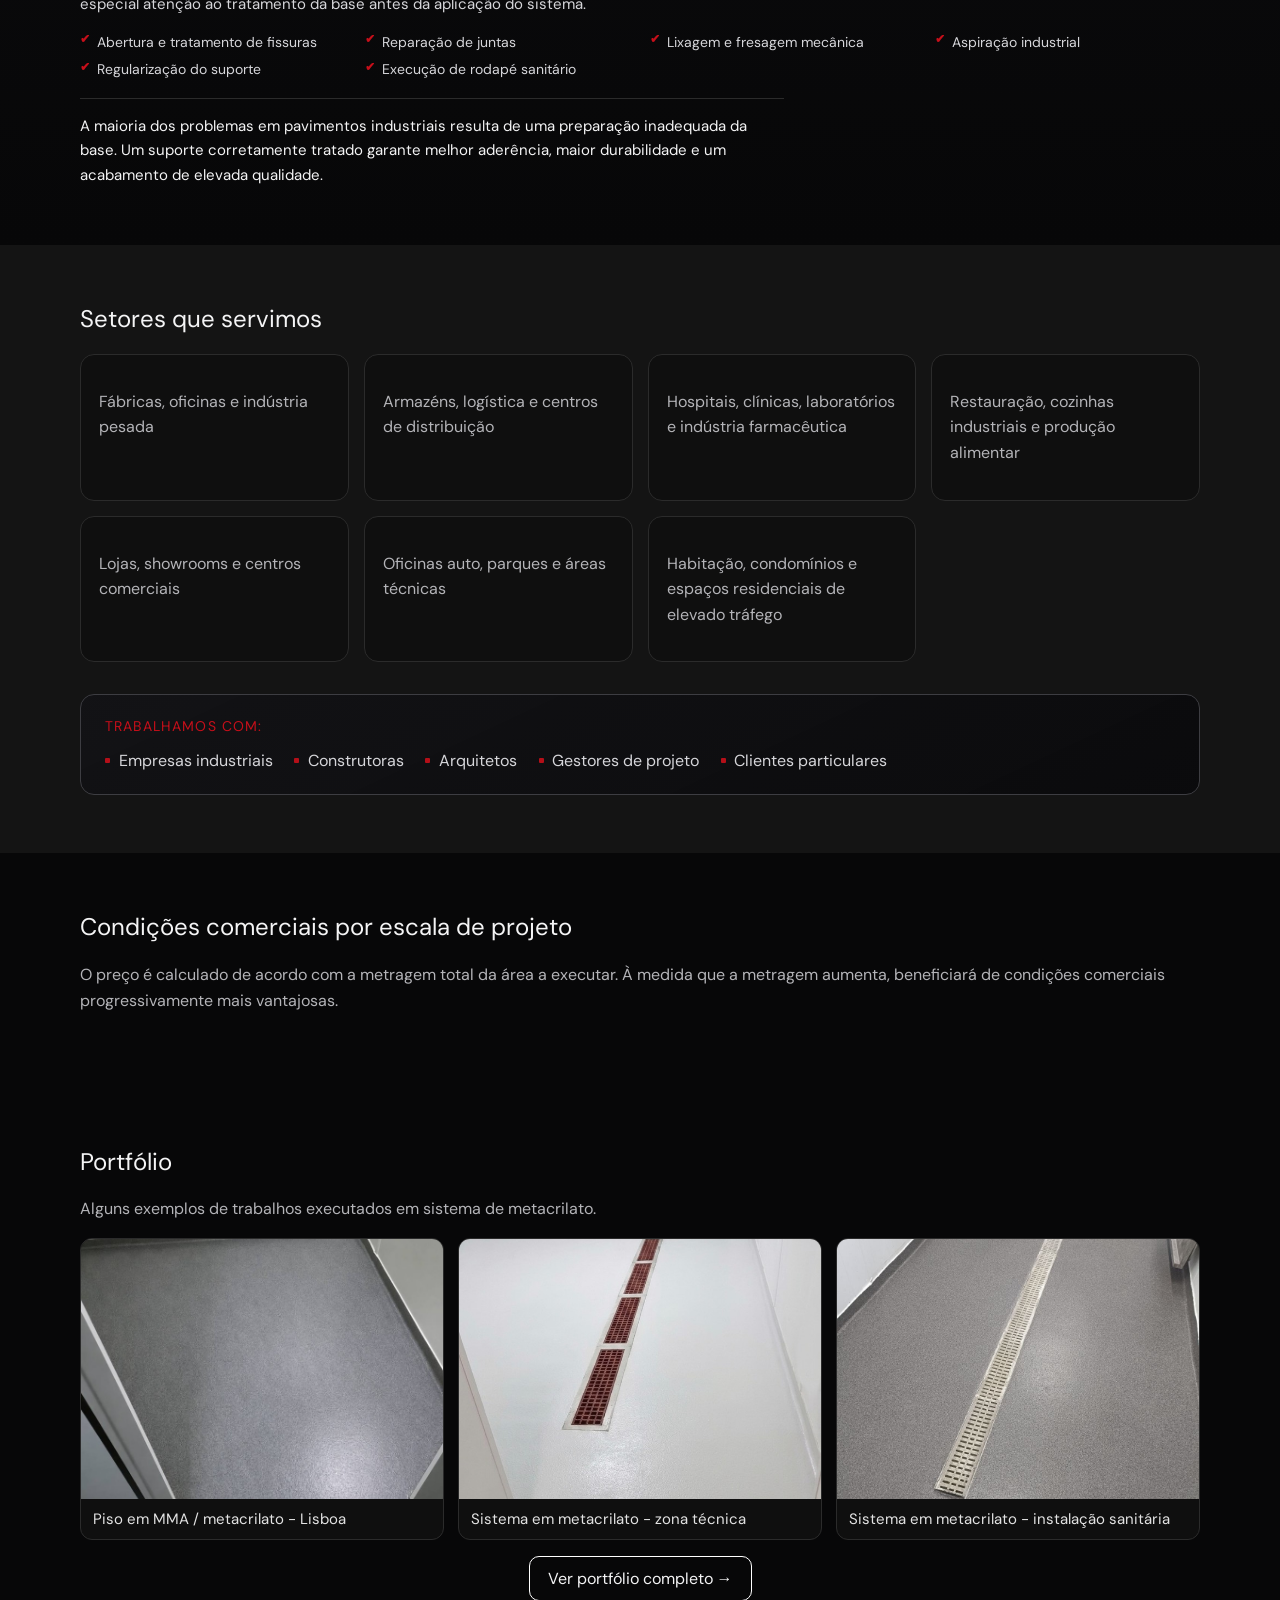
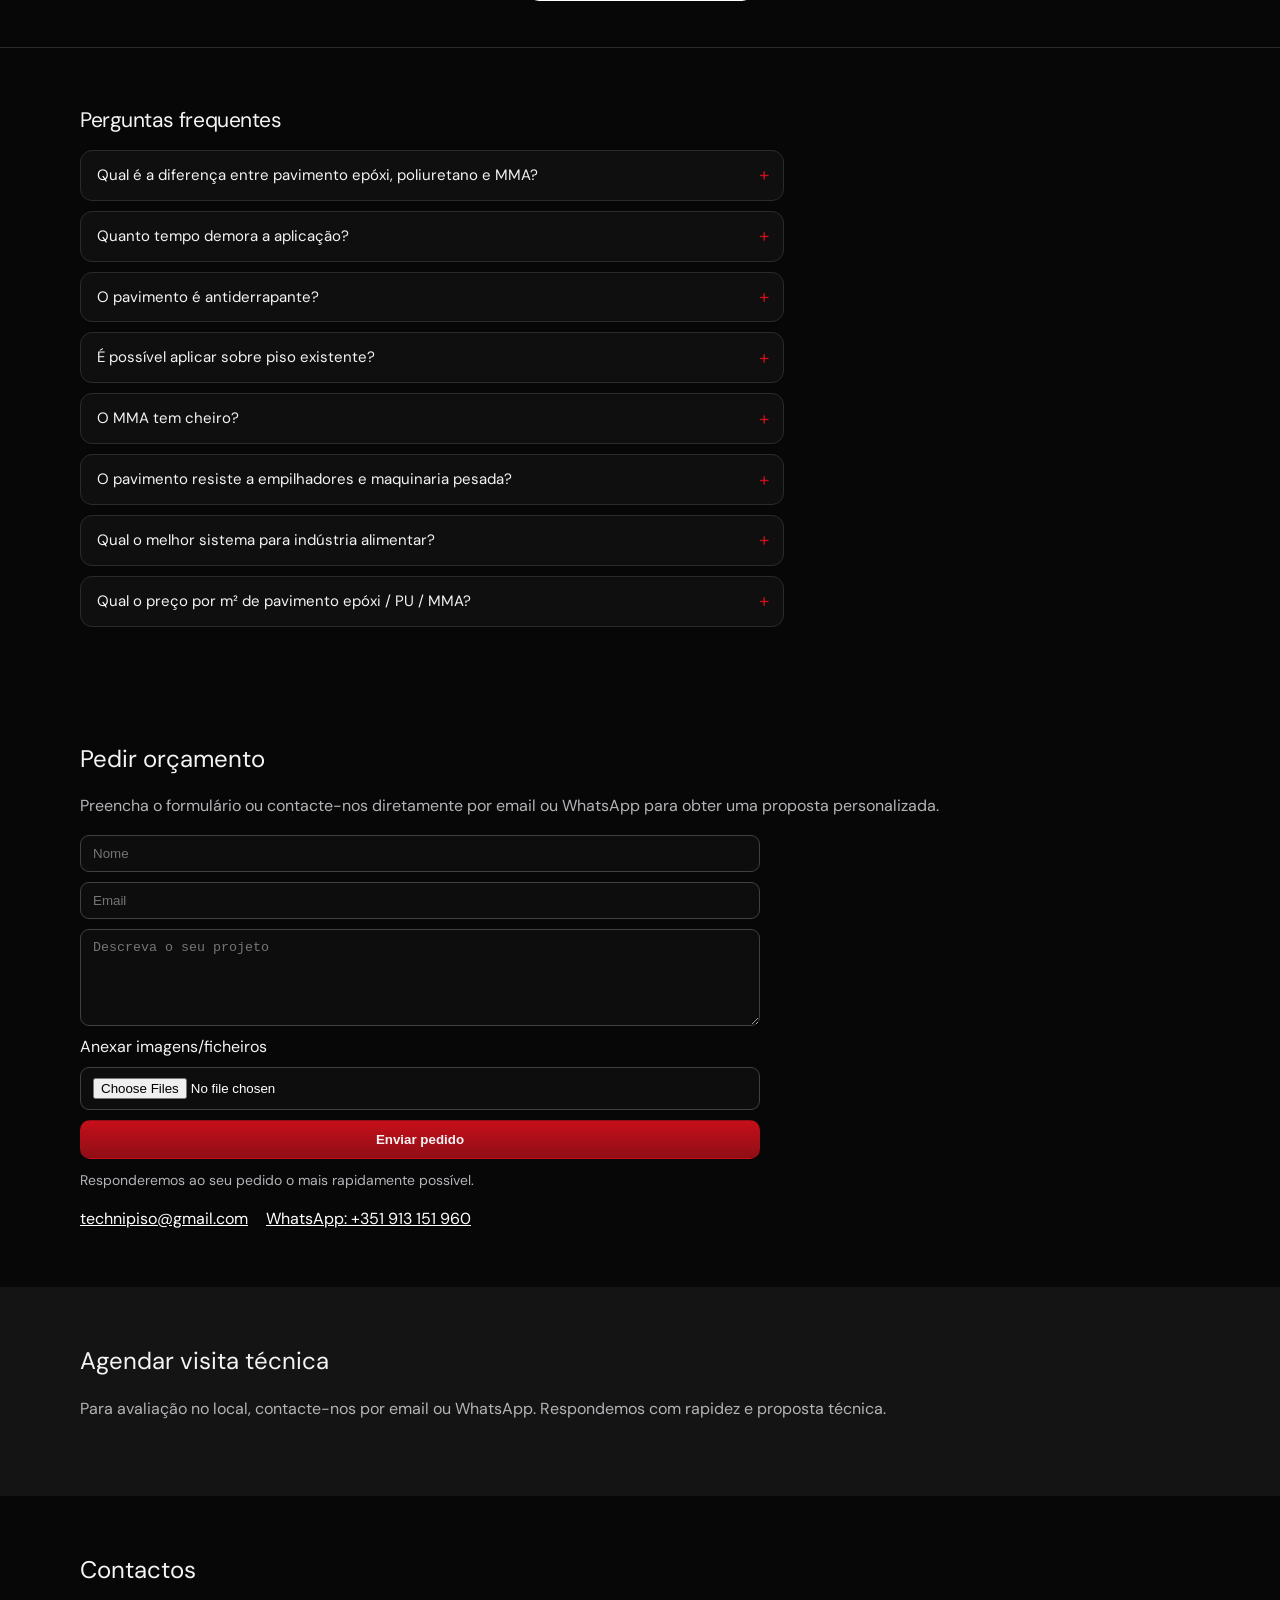
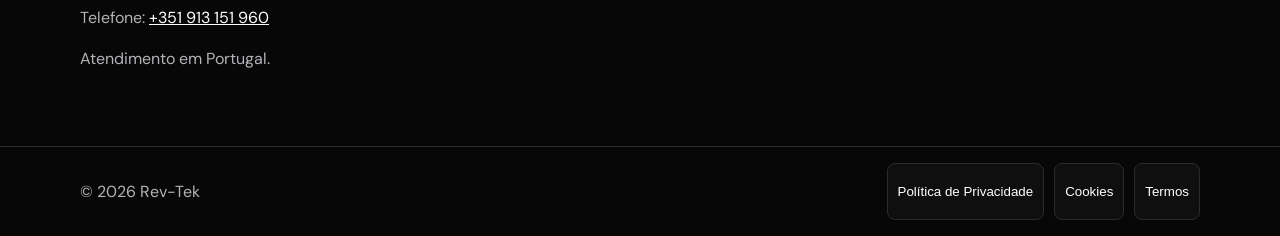
==== commit 2431e55b: "Add files via upload" ====
--- a/index.html
+++ b/index.html
@@ -256,7 +256,7 @@
           </div>
           <div class="card guarantee-card sol-hub-guarantee">
             <h3>Garantia</h3>
-            <p>O prazo de execução depende da área e da preparação do suporte.</p>
+            <p>O prazo de execução depende da área e da preparação da base.</p>
             <p><strong>Garantia até 5 a 10 anos, conforme as condições de utilização.</strong></p>
           </div>
         </div>
@@ -268,8 +268,8 @@
             A preparação correta garante a durabilidade do pavimento
           </h2>
           <p class="prep-section__lead" data-i18n="prep.lead">
-            A durabilidade de um pavimento industrial começa na preparação do suporte. Por isso, damos especial atenção
-            ao tratamento da base antes da aplicação do sistema.
+            A durabilidade de um pavimento industrial começa na preparação da base. Por isso, damos especial atenção ao
+            tratamento da base antes da aplicação do sistema.
           </p>
           <ul class="prep-checklist" role="list">
             <li data-i18n="prep.item1">Abertura e tratamento de fissuras</li>
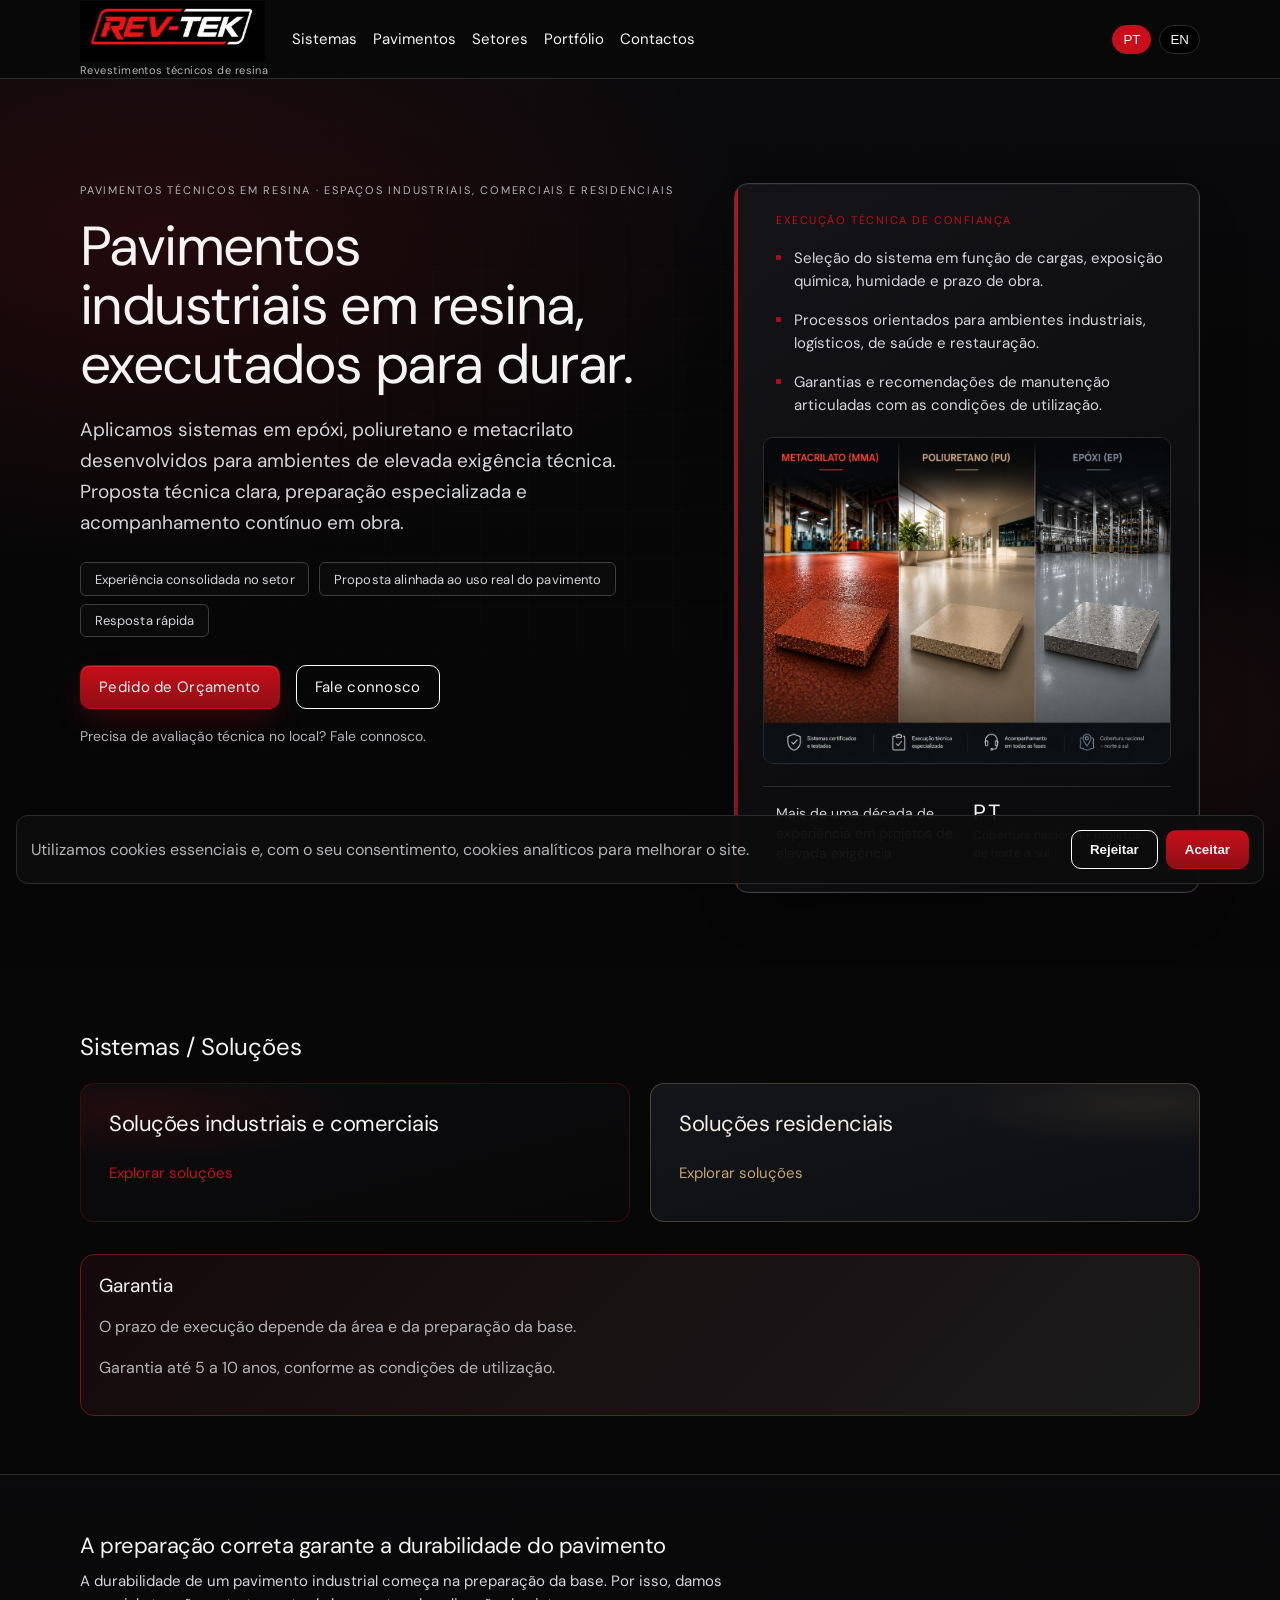
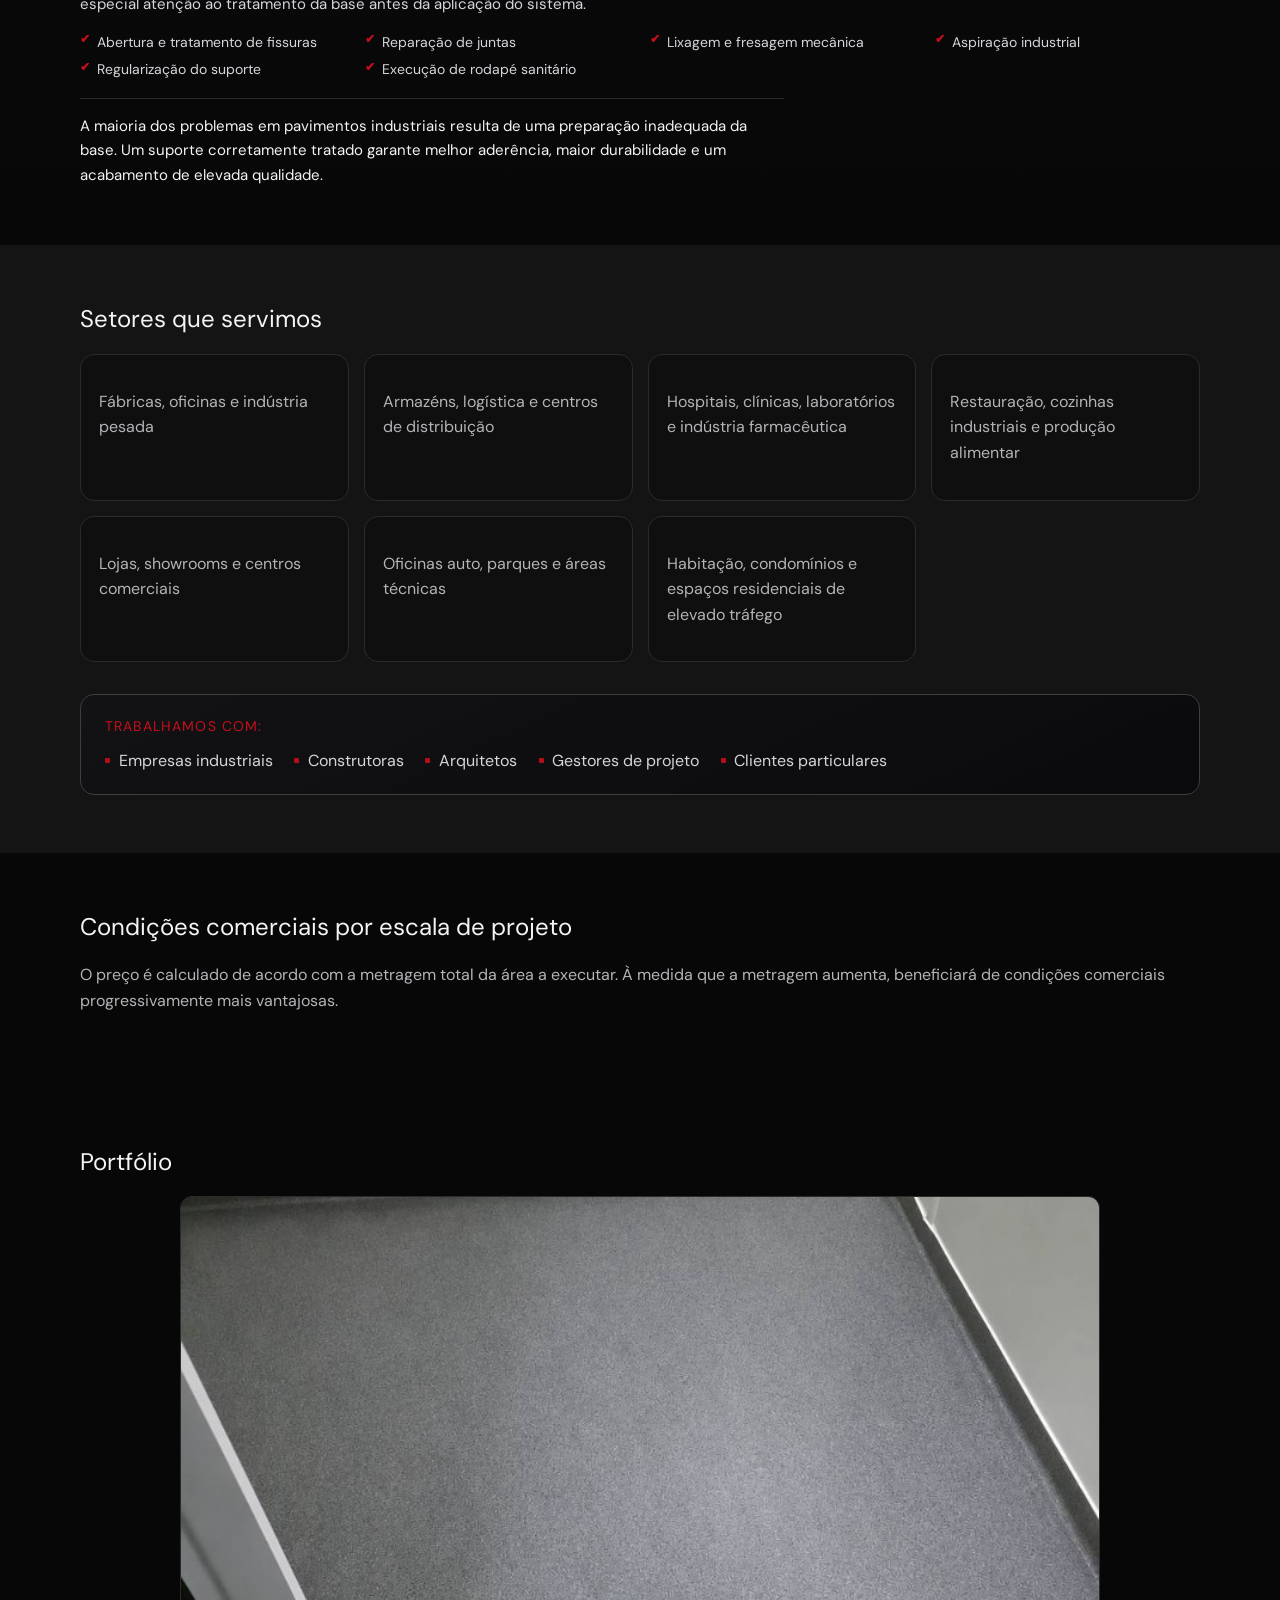
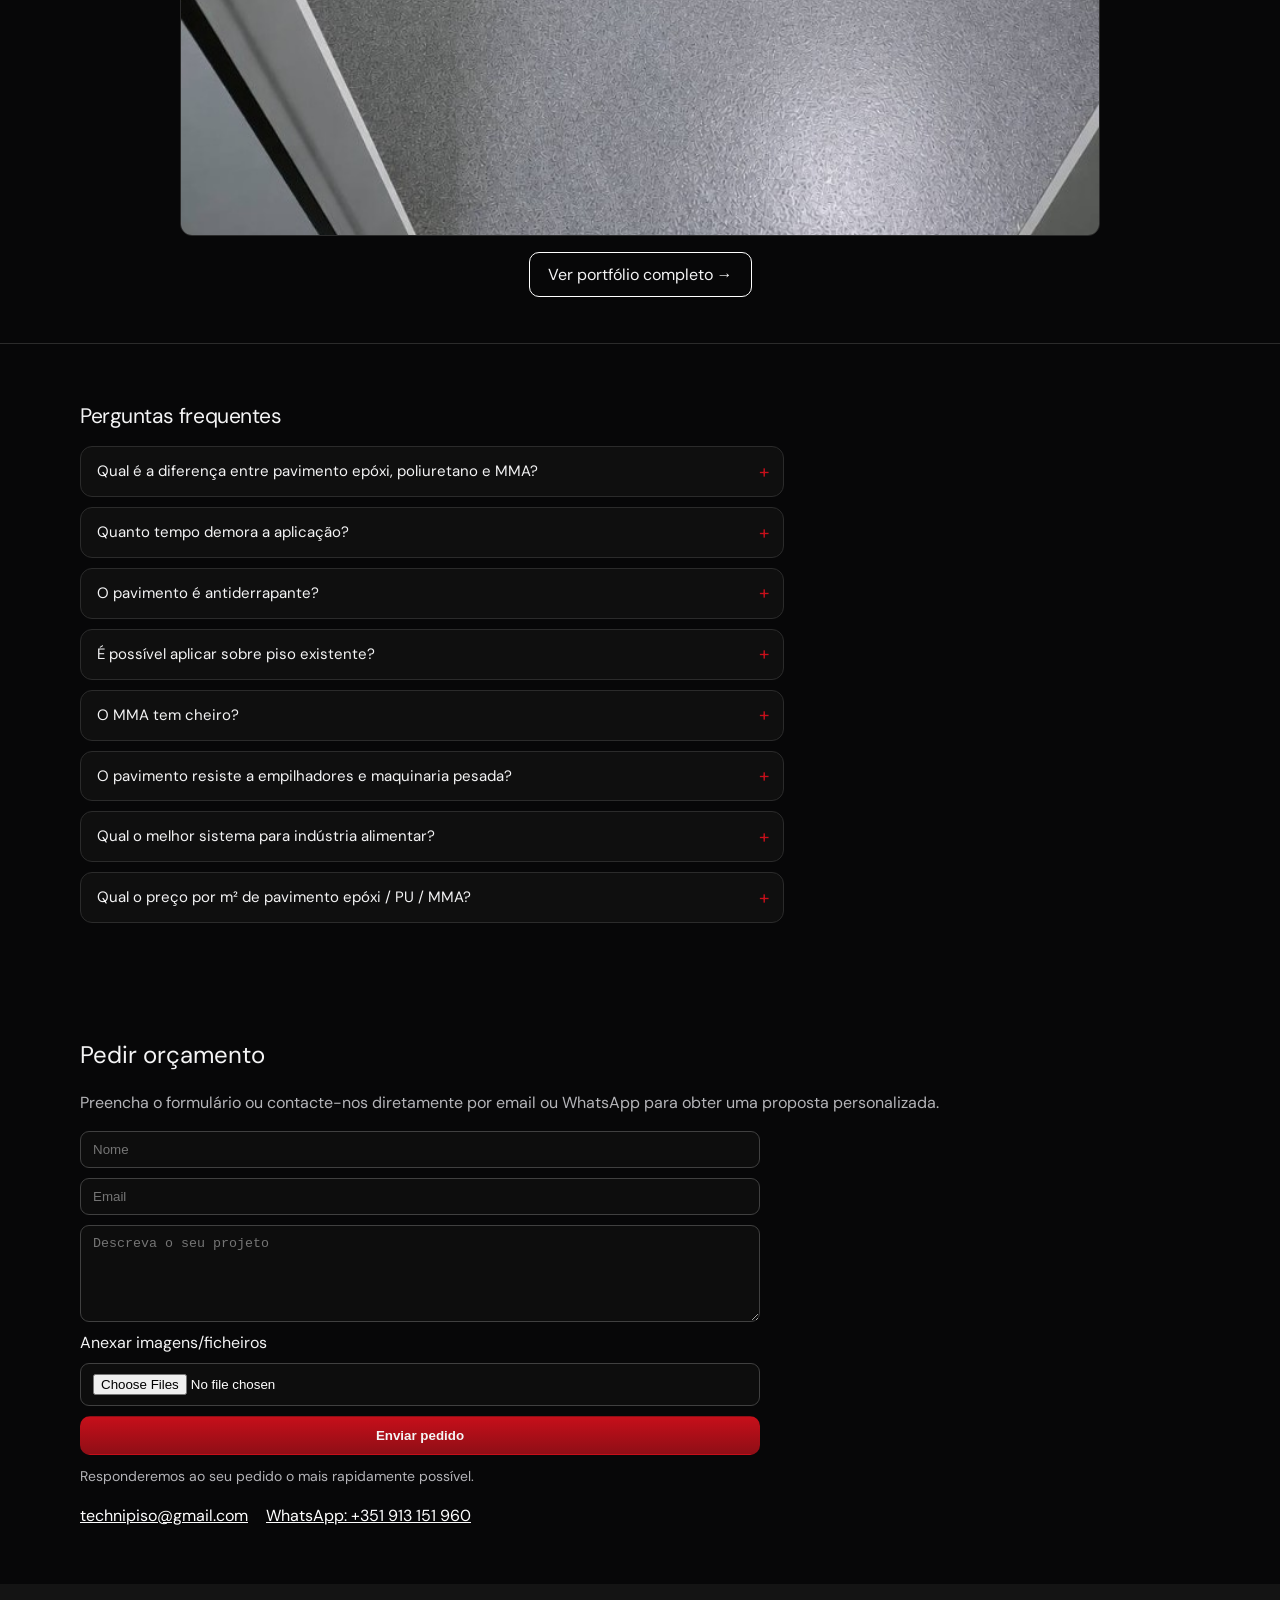
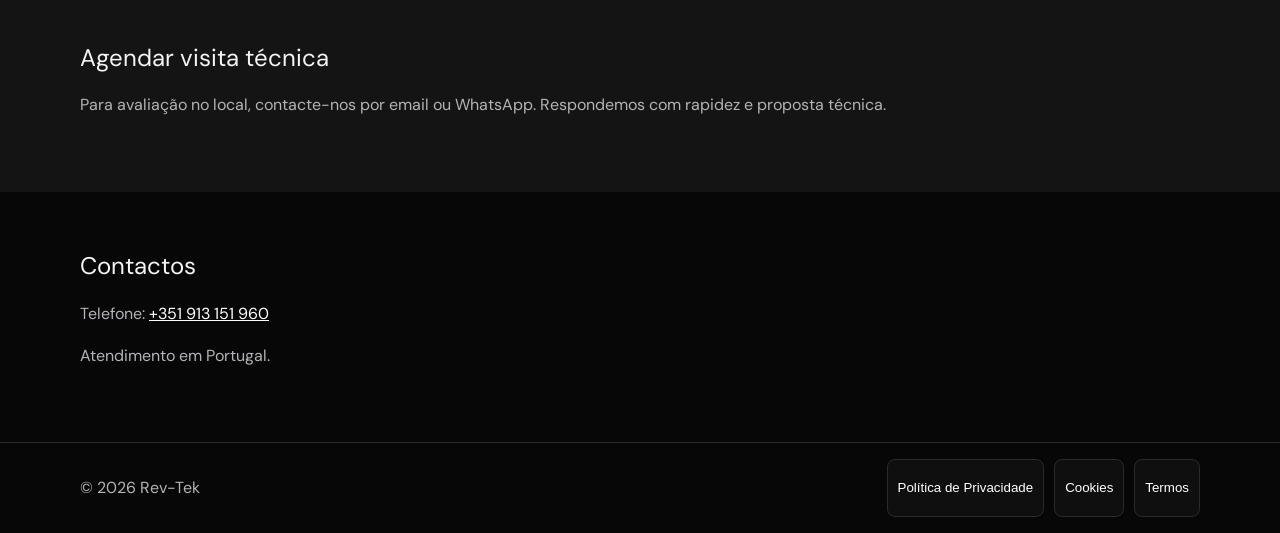
==== commit 1683e65f: "Add files via upload" ====
--- a/index.html
+++ b/index.html
@@ -323,59 +323,21 @@
         </div>
       </section>
 
-      <section class="section" id="projetos">
-        <div class="container">
-          <h2 data-i18n="projects.title">Portfólio</h2>
-          <p data-i18n="projects.note">
-            Alguns exemplos de trabalhos executados em sistema de metacrilato.
-          </p>
-          <div class="gallery">
-            <figure class="project-item">
-              <button
-                class="project-open"
-                type="button"
-                data-full="./assets/portfolio-mma-lisboa.png"
-                data-alt="Piso em metacrilato MMA em Lisboa - revestimento contínuo com rodapé em curva"
-                aria-label="Abrir imagem em tamanho completo"
-              >
-                <img
-                  src="./assets/portfolio-mma-lisboa.png"
-                  alt="Piso em resina de metacrilato (MMA) em Lisboa, Portugal - acabamento texturado contínuo, Rev-Tek"
-                  width="768"
-                  height="1024"
-                  loading="lazy"
-                  decoding="async"
-                />
-              </button>
-              <figcaption data-i18n="projects.c4">Piso em MMA / metacrilato - Lisboa</figcaption>
-            </figure>
-            <figure class="project-item">
-              <button
-                class="project-open"
-                type="button"
-                data-full="./assets/metacrilato-1.png"
-                data-alt="Pavimento em metacrilato - zona técnica"
-                aria-label="Abrir imagem em tamanho completo"
-              >
-                <img src="./assets/metacrilato-1.png" alt="Pavimento em metacrilato aplicado em zona técnica industrial, Portugal" />
-              </button>
-              <figcaption data-i18n="projects.c1">Sistema em metacrilato - zona técnica</figcaption>
-            </figure>
-            <figure class="project-item">
-              <button
-                class="project-open"
-                type="button"
-                data-full="./assets/metacrilato-3.png"
-                data-alt="Pavimento em metacrilato - instalação sanitária"
-                aria-label="Abrir imagem em tamanho completo"
-              >
-                <img src="./assets/metacrilato-3.png" alt="Pavimento em metacrilato aplicado em instalação sanitária, Portugal" />
-              </button>
-              <figcaption data-i18n="projects.c3">Sistema em metacrilato - instalação sanitária</figcaption>
-            </figure>
+      <section class="section" id="projetos" aria-labelledby="projetos-heading">
+        <div class="container">
+          <h2 id="projetos-heading" data-i18n="projects.title">Portfólio</h2>
+          <div
+            class="home-portfolio-autoplay"
+            id="homePortfolioAutoplay"
+            aria-roledescription="carousel"
+            aria-label="Destaques do portfólio"
+          >
+            <div class="home-portfolio-autoplay__viewport" id="homePortfolioAutoplayViewport"></div>
           </div>
           <div style="margin-top: 28px; text-align: center;">
-            <a href="./portfolio.html" class="btn btn-outline">Ver portfólio completo →</a>
+            <a href="./portfolio.html" class="btn btn-outline" data-i18n="projects.portfolioCta"
+              >Ver portfólio completo →</a
+            >
           </div>
         </div>
       </section>
--- a/styles.css
+++ b/styles.css
@@ -745,6 +745,18 @@
   line-height: 1.55;
 }
 
+.sol-card__body {
+  flex: 1;
+  display: flex;
+  flex-direction: column;
+  gap: 0.75rem;
+}
+
+.sol-card__body p {
+  flex: 0 0 auto;
+  margin: 0;
+}
+
 .sol-card-cta {
   font-weight: 600;
   color: var(--red);
@@ -776,6 +788,23 @@
   width: 100%;
   height: auto;
   display: block;
+}
+
+/* Mesma proporção da área de imagem que nos diagramas industriais (~1024×920); fotos verticais com crop */
+.sol-card-decor .sol-card-visual,
+.sol-card-tapete .sol-card-visual {
+  position: relative;
+  aspect-ratio: 1024 / 920;
+}
+
+.sol-card-decor .sol-card-visual img,
+.sol-card-tapete .sol-card-visual img {
+  position: absolute;
+  inset: 0;
+  width: 100%;
+  height: 100%;
+  object-fit: cover;
+  object-position: center;
 }
 
 /* Ficha metacrilato - listagens em duas colunas */
@@ -1433,6 +1462,59 @@
 
 .guarantee-card h3 {
   margin-bottom: 8px;
+}
+
+/* Início - portfólio: autoplay em fade, sem setas nem legendas */
+.home-portfolio-autoplay {
+  margin-top: 12px;
+}
+
+.home-portfolio-autoplay__viewport {
+  position: relative;
+  width: 100%;
+  max-width: 920px;
+  margin: 0 auto;
+  aspect-ratio: 4 / 3;
+  max-height: min(72vh, 640px);
+  border-radius: 12px;
+  overflow: hidden;
+  border: 1px solid var(--line);
+  background: #0f0f0f;
+}
+
+.home-portfolio-autoplay__slide {
+  position: absolute;
+  inset: 0;
+  width: 100%;
+  height: 100%;
+  margin: 0;
+  padding: 0;
+  border: 0;
+  background: transparent;
+  cursor: zoom-in;
+  opacity: 0;
+  transition: opacity 0.75s ease;
+  z-index: 0;
+  pointer-events: none;
+}
+
+.home-portfolio-autoplay__slide.is-active {
+  opacity: 1;
+  z-index: 1;
+  pointer-events: auto;
+}
+
+.home-portfolio-autoplay__slide img {
+  width: 100%;
+  height: 100%;
+  object-fit: cover;
+  display: block;
+}
+
+@media (prefers-reduced-motion: reduce) {
+  .home-portfolio-autoplay__slide {
+    transition: none;
+  }
 }
 
 .gallery {
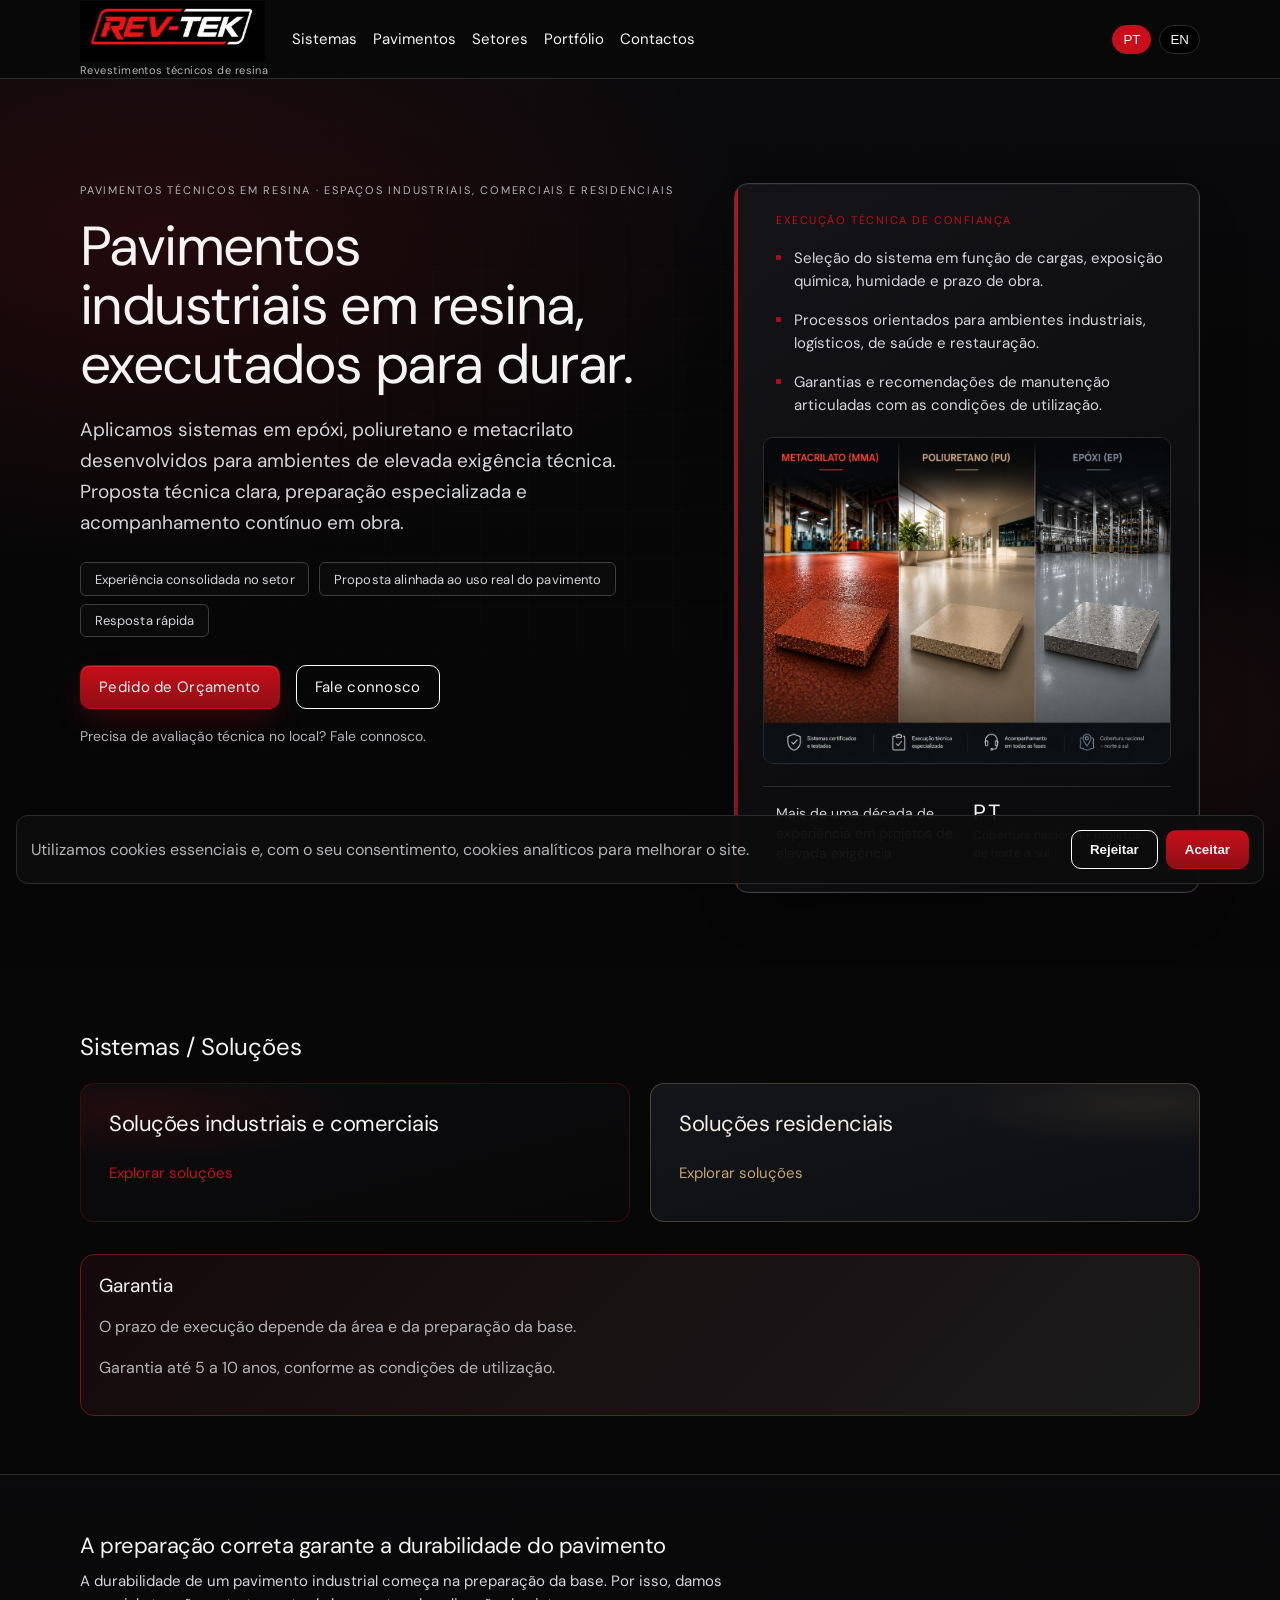
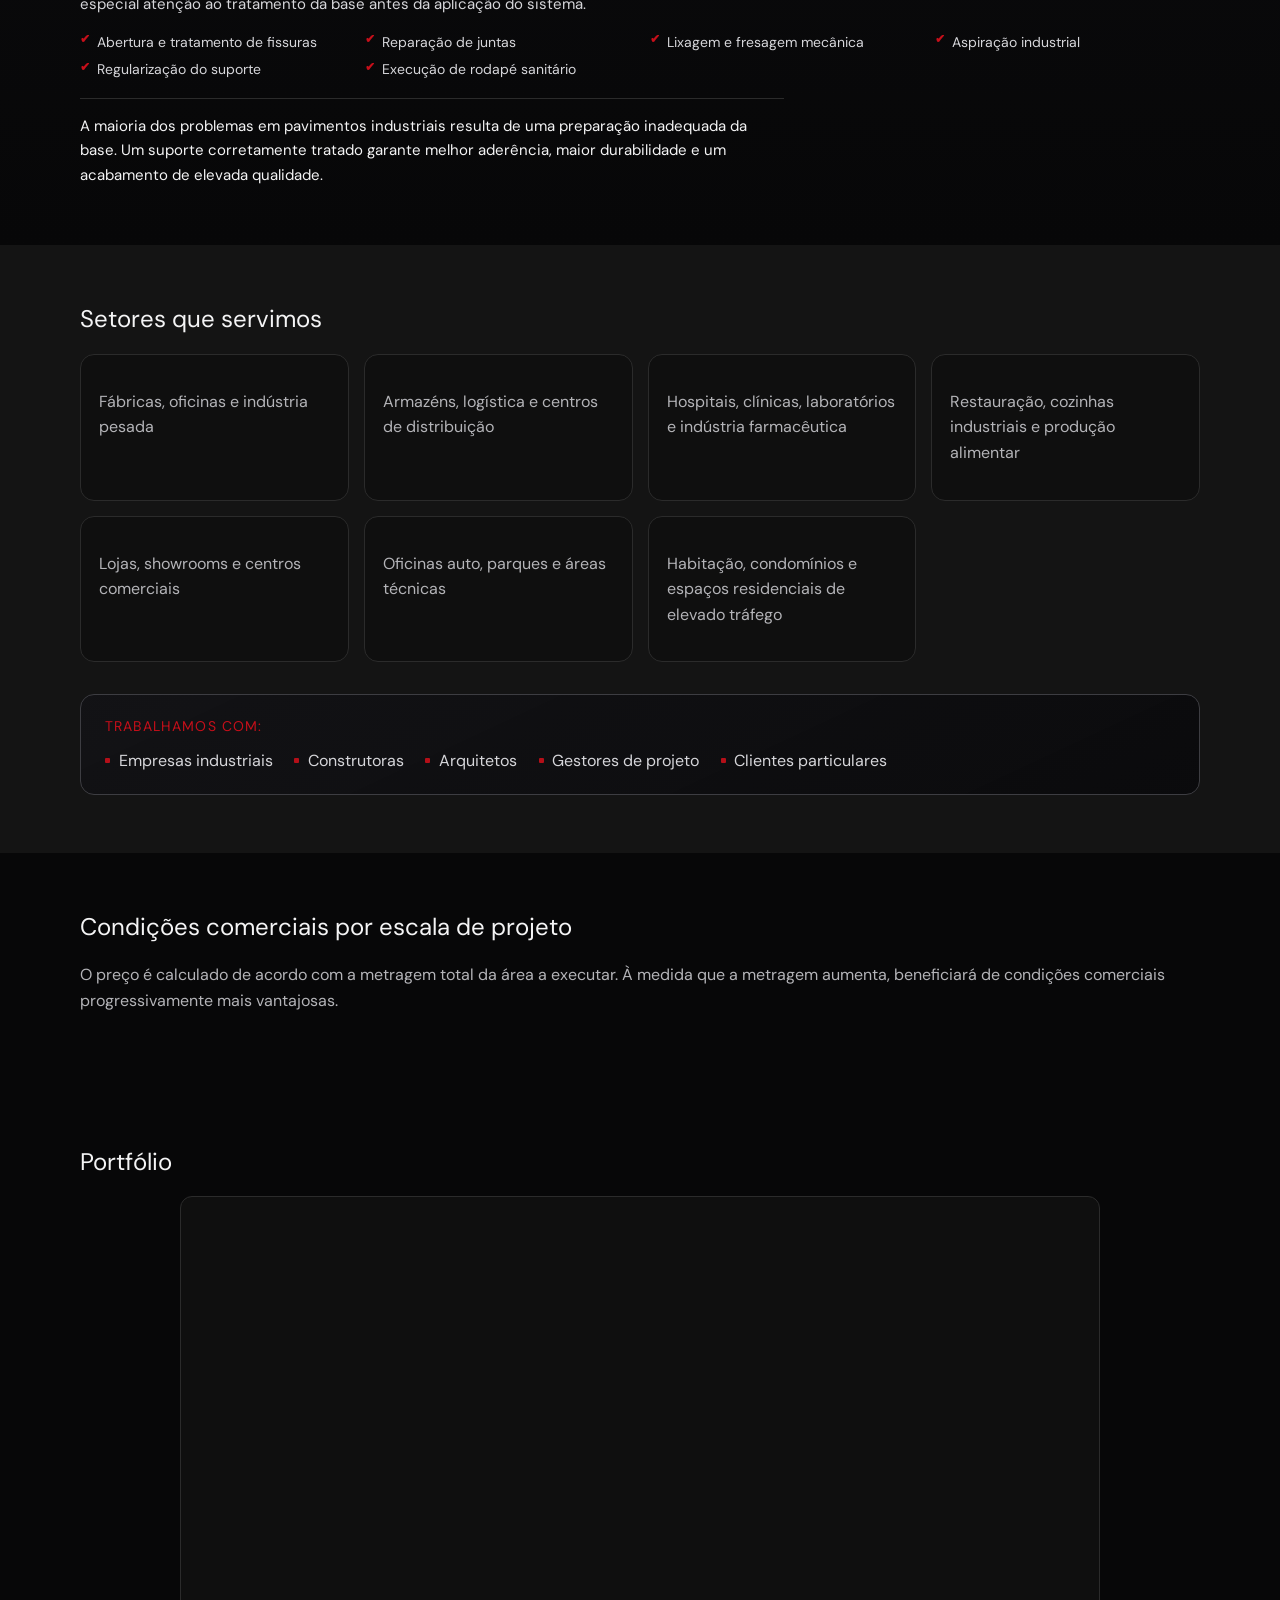
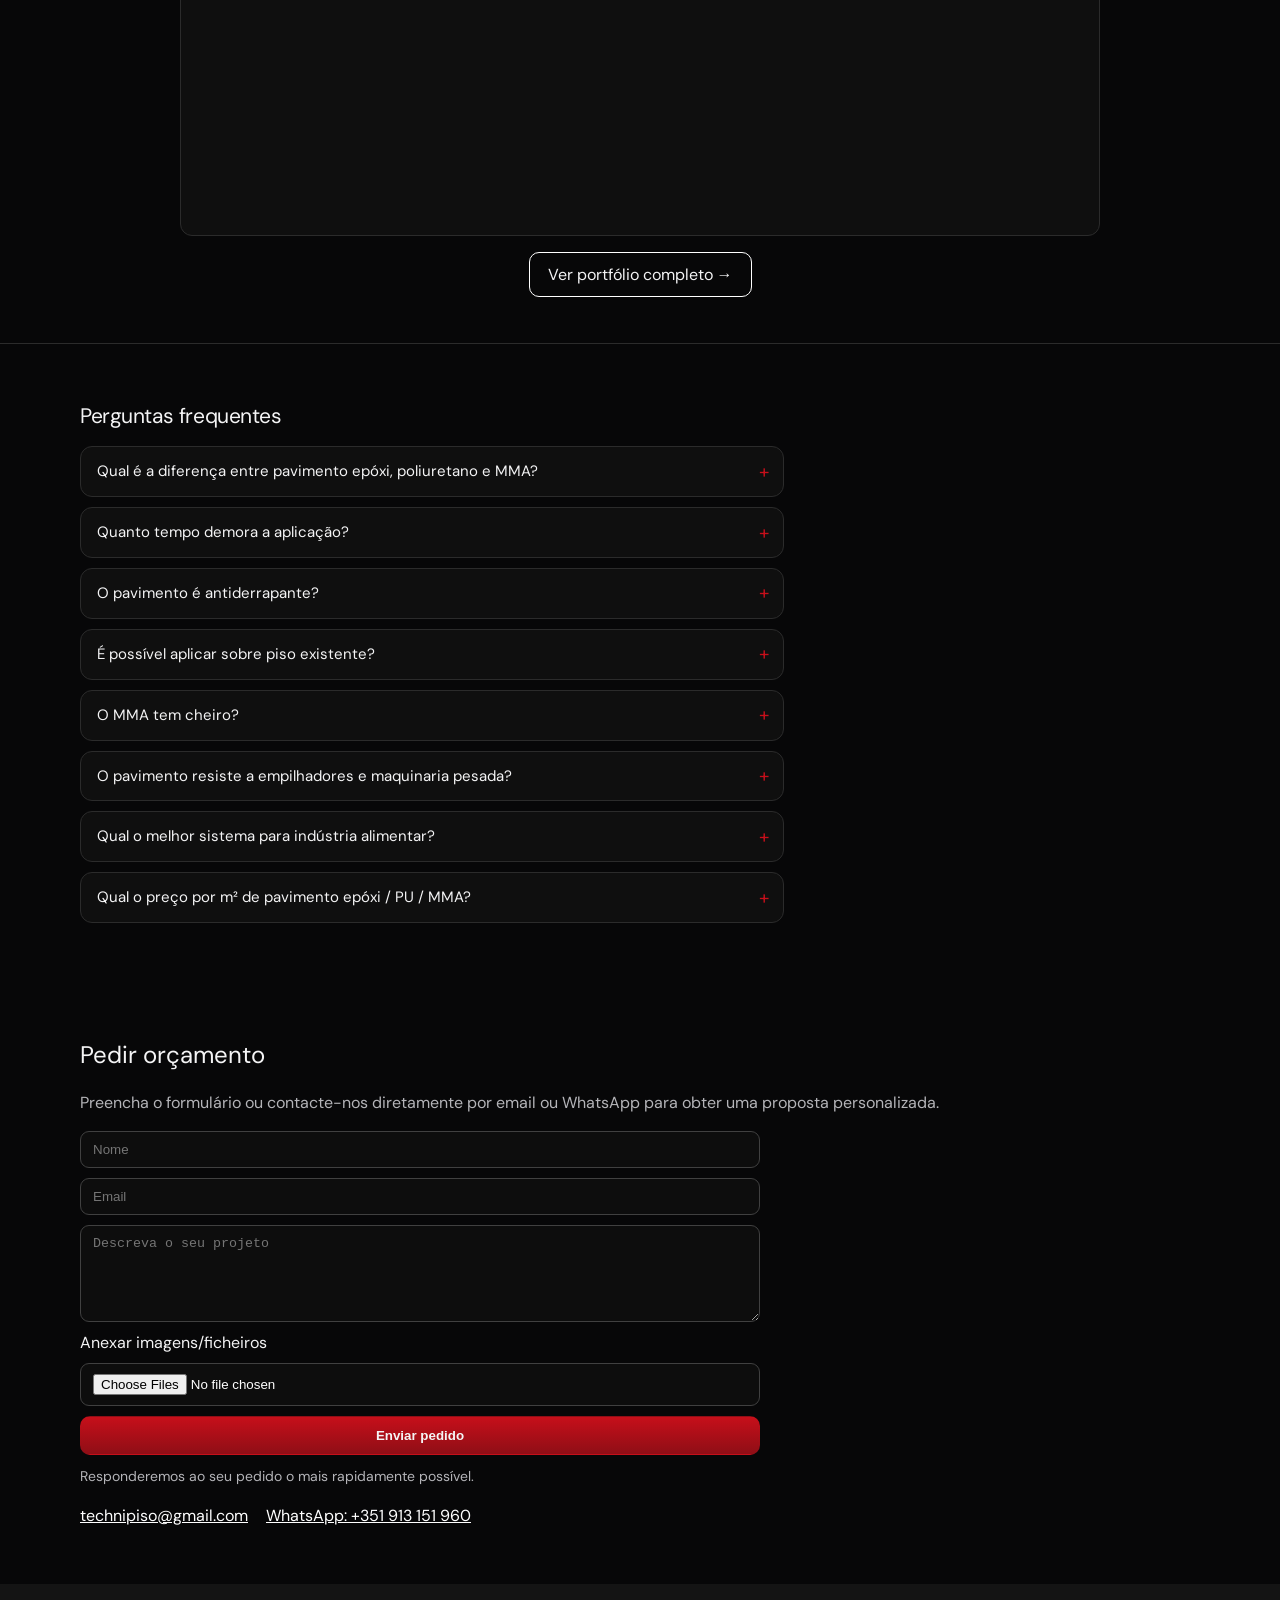
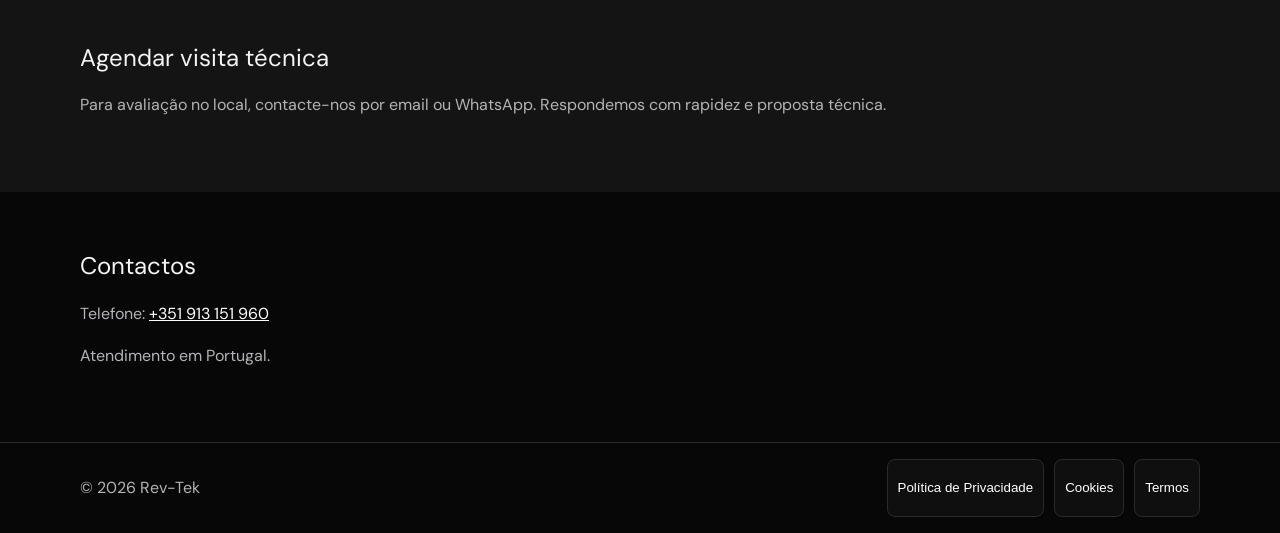
==== commit 7e9cfca2: "Add files via upload" ====
--- a/index.html
+++ b/index.html
@@ -332,7 +332,11 @@
             aria-roledescription="carousel"
             aria-label="Destaques do portfólio"
           >
-            <div class="home-portfolio-autoplay__viewport" id="homePortfolioAutoplayViewport"></div>
+            <div class="home-portfolio-autoplay__frame">
+              <div class="home-portfolio-autoplay__viewport" id="homePortfolioAutoplayViewport">
+                <div class="home-portfolio-autoplay__track" id="homePortfolioAutoplayTrack"></div>
+              </div>
+            </div>
           </div>
           <div style="margin-top: 28px; text-align: center;">
             <a href="./portfolio.html" class="btn btn-outline" data-i18n="projects.portfolioCta"
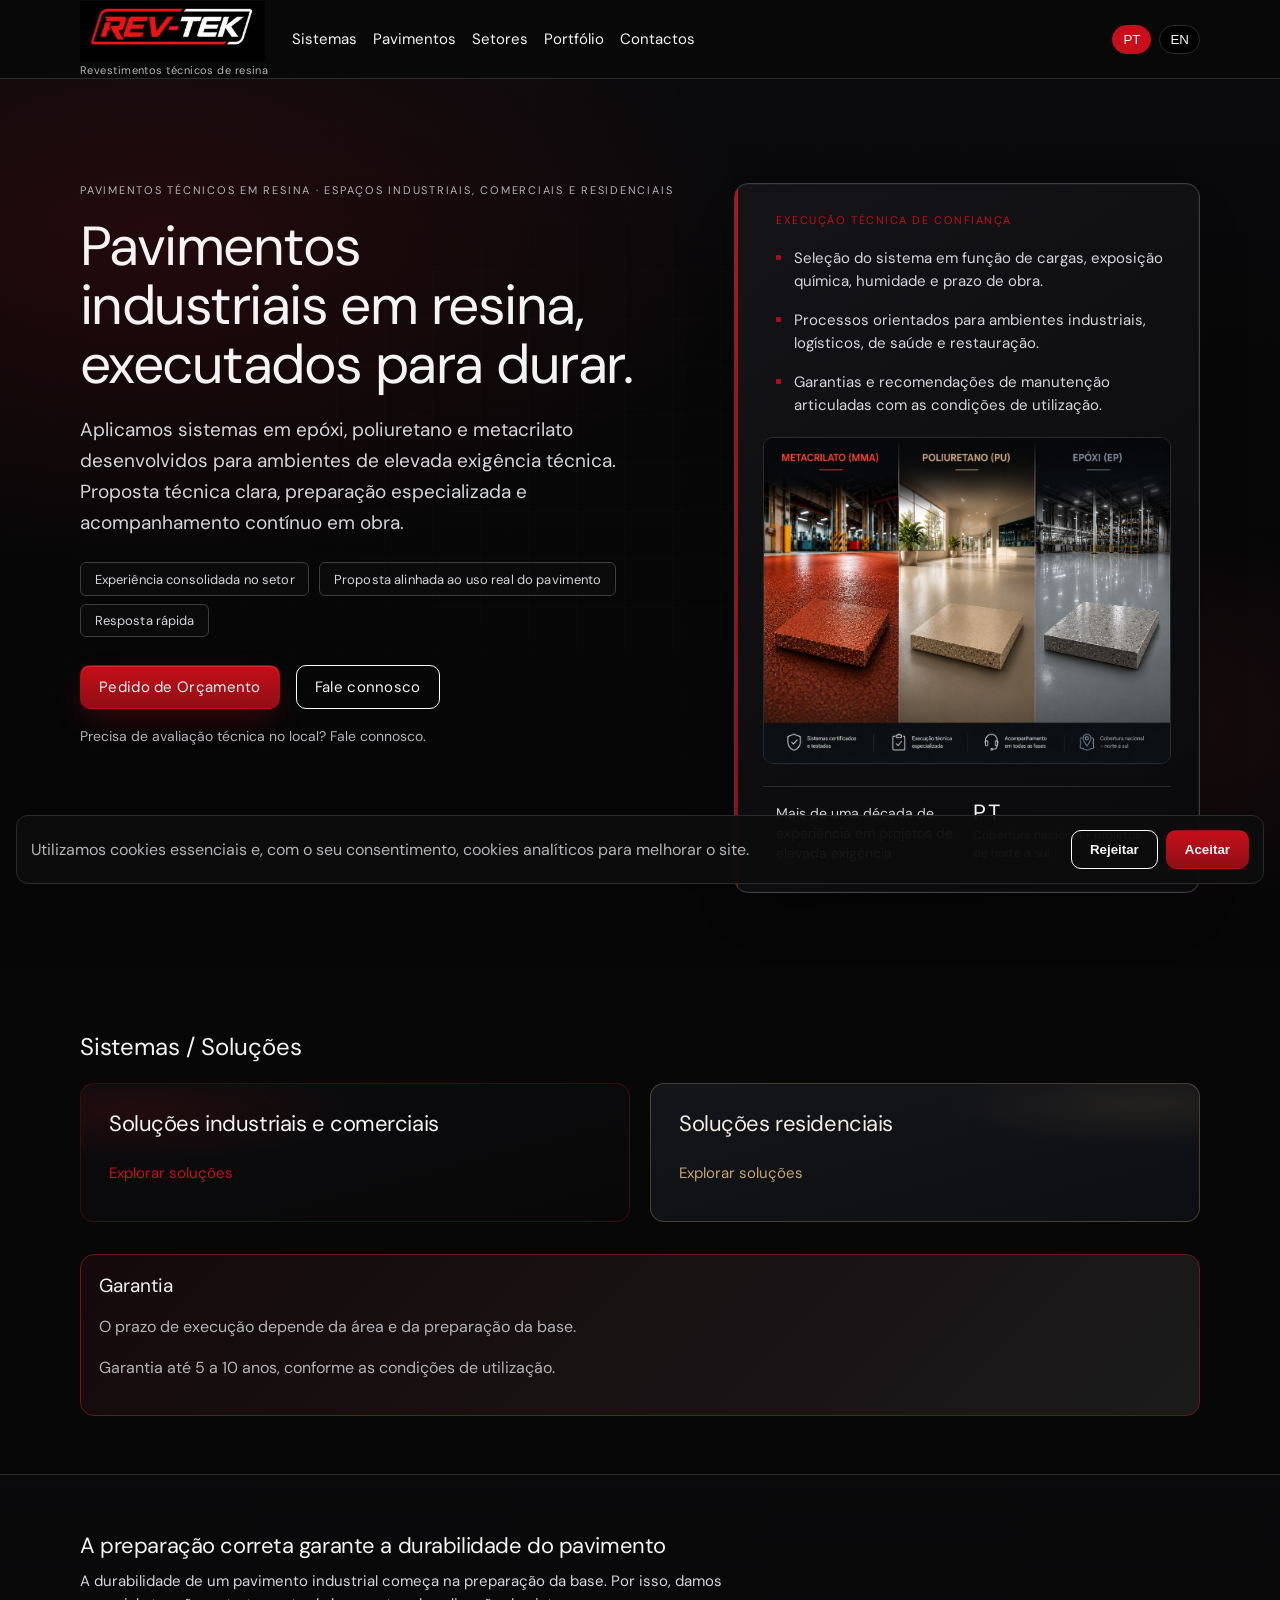
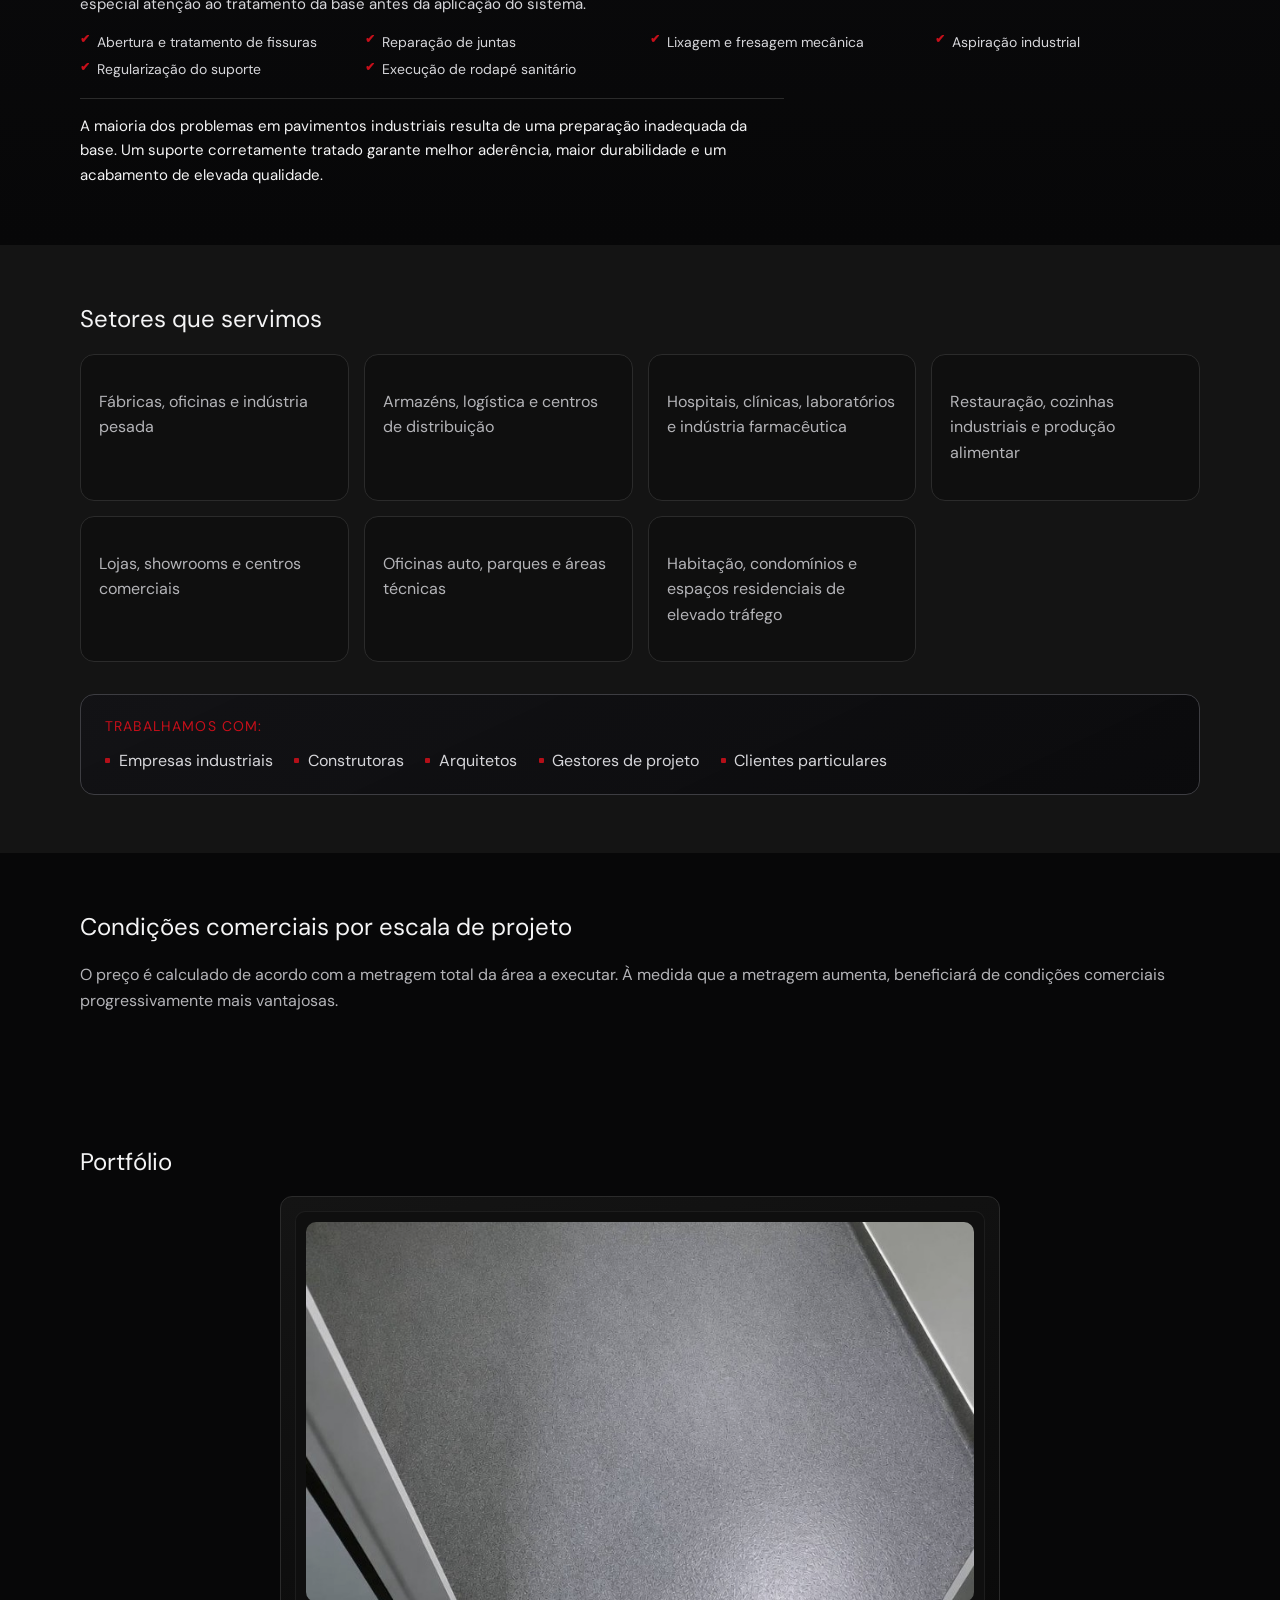
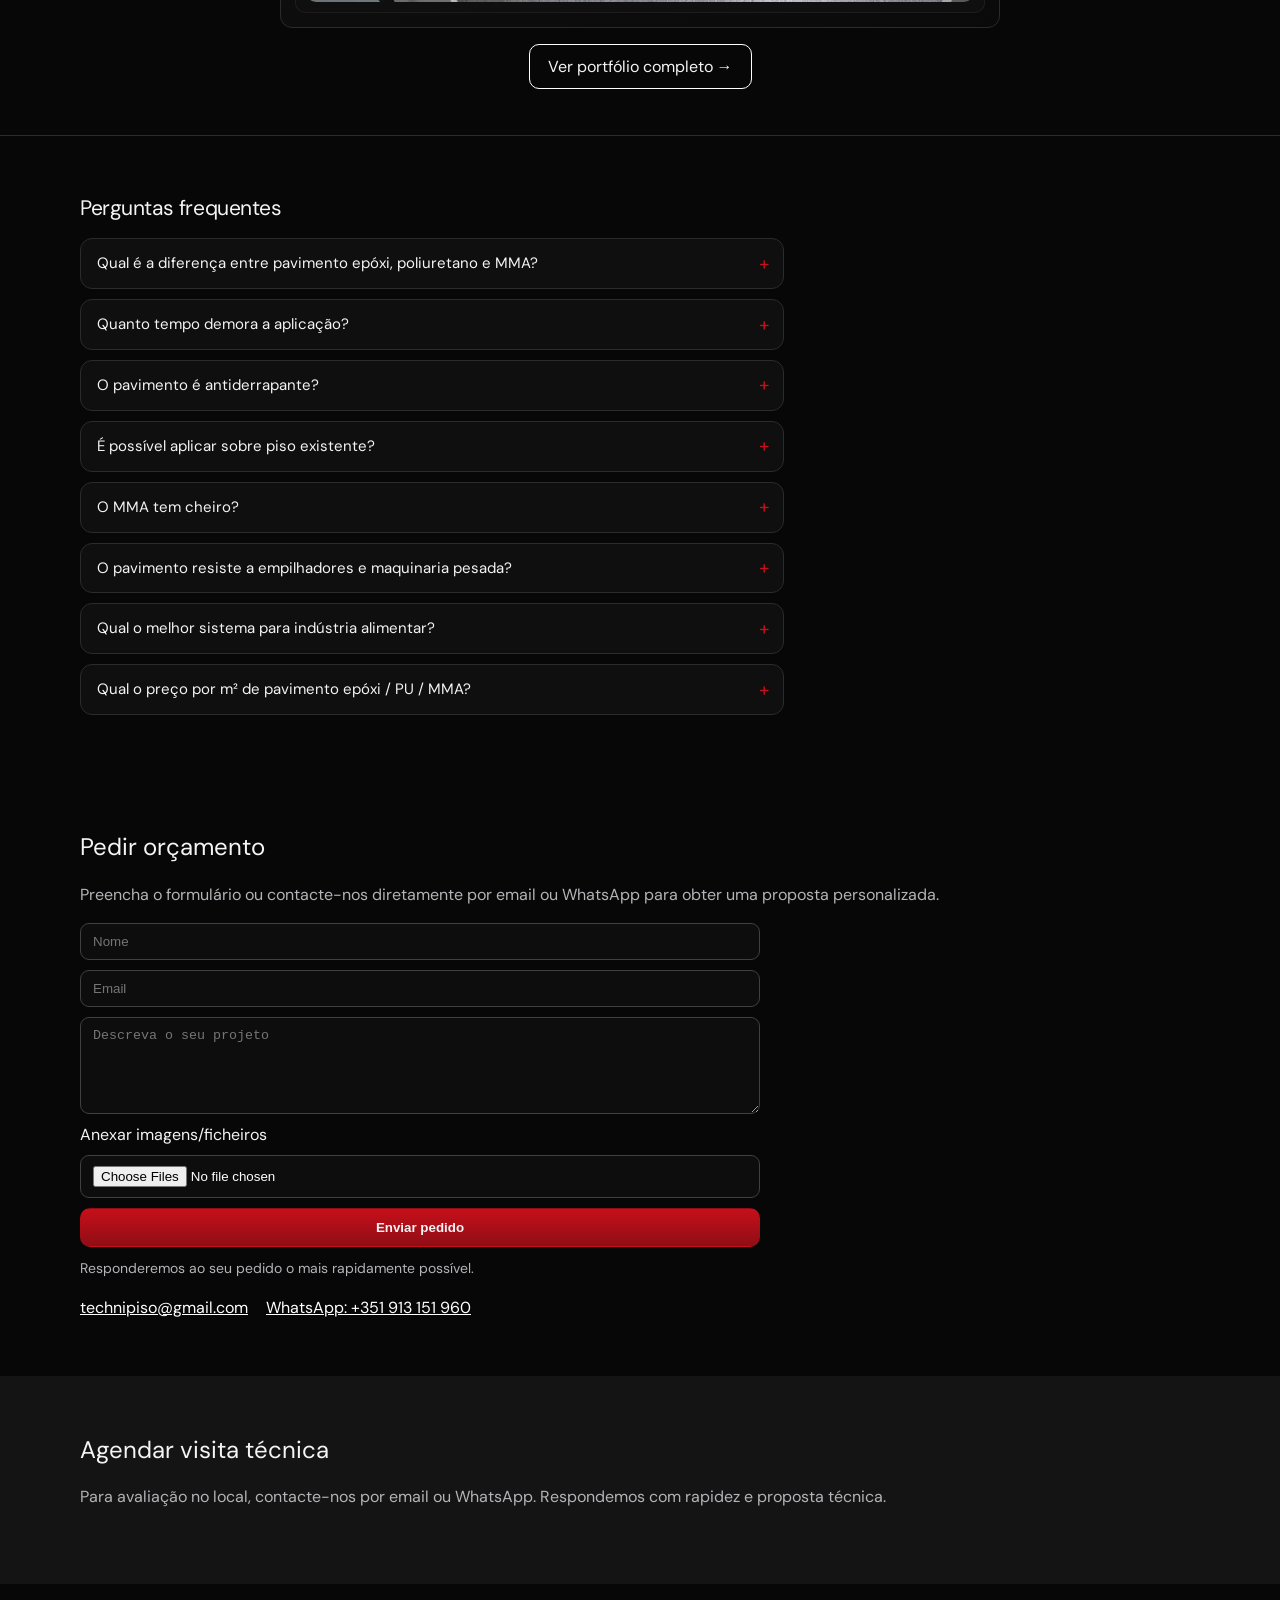
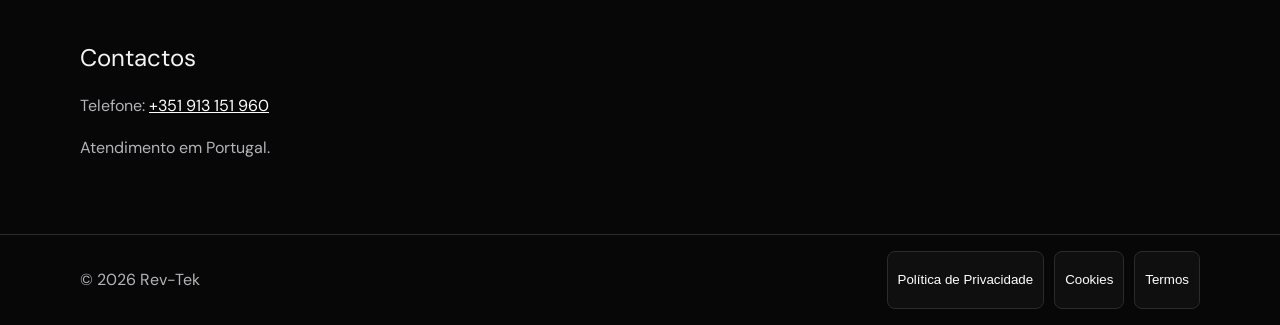
==== commit ef021faf: "Add files via upload" ====
--- a/index.html
+++ b/index.html
@@ -132,7 +132,7 @@
         ]
       }
     </script>
-    <link rel="stylesheet" href="./styles.css" />
+    <link rel="stylesheet" href="./styles.css?v=20260511" />
   </head>
   <body>
     <header class="topbar">
--- a/styles.css
+++ b/styles.css
@@ -1464,57 +1464,53 @@
   margin-bottom: 8px;
 }
 
-/* Início - portfólio: autoplay em fade, sem setas nem legendas */
+/* Início - portfólio: carrossel horizontal na caixa (mesma escala de imagem que mma-projetos__open) */
 .home-portfolio-autoplay {
   margin-top: 12px;
 }
 
+.home-portfolio-autoplay__frame {
+  max-width: min(720px, 100%);
+  margin: 0 auto;
+  padding: clamp(10px, 2vw, 14px);
+  border-radius: 12px;
+  border: 1px solid var(--line);
+  background: linear-gradient(165deg, #141414 0%, #0a0a0a 100%);
+}
+
 .home-portfolio-autoplay__viewport {
-  position: relative;
+  overflow: hidden;
+  border-radius: 10px;
+  border: 1px solid rgba(255, 255, 255, 0.06);
+  background: #0f0f0f;
+  min-height: min(280px, 42vh);
+}
+
+.home-portfolio-autoplay__track {
+  display: flex;
+  transition: transform 0.45s cubic-bezier(0.25, 0.1, 0.25, 1);
+  will-change: transform;
+}
+
+@media (prefers-reduced-motion: reduce) {
+  .home-portfolio-autoplay__track {
+    transition: none;
+  }
+}
+
+.home-portfolio-autoplay__slide {
+  flex: 0 0 100%;
+  box-sizing: border-box;
+  min-width: 0;
+  display: flex;
+  align-items: center;
+  justify-content: center;
+  padding: clamp(6px, 1.5vw, 10px);
+}
+
+.home-portfolio-autoplay__slide .mma-projetos__open {
   width: 100%;
-  max-width: 920px;
-  margin: 0 auto;
-  aspect-ratio: 4 / 3;
-  max-height: min(72vh, 640px);
-  border-radius: 12px;
-  overflow: hidden;
-  border: 1px solid var(--line);
-  background: #0f0f0f;
-}
-
-.home-portfolio-autoplay__slide {
-  position: absolute;
-  inset: 0;
-  width: 100%;
-  height: 100%;
-  margin: 0;
-  padding: 0;
-  border: 0;
-  background: transparent;
-  cursor: zoom-in;
-  opacity: 0;
-  transition: opacity 0.75s ease;
-  z-index: 0;
-  pointer-events: none;
-}
-
-.home-portfolio-autoplay__slide.is-active {
-  opacity: 1;
-  z-index: 1;
-  pointer-events: auto;
-}
-
-.home-portfolio-autoplay__slide img {
-  width: 100%;
-  height: 100%;
-  object-fit: cover;
-  display: block;
-}
-
-@media (prefers-reduced-motion: reduce) {
-  .home-portfolio-autoplay__slide {
-    transition: none;
-  }
+  max-width: 100%;
 }
 
 .gallery {
@@ -1871,3 +1867,137 @@
   }
 
 }
+
+.visually-hidden {
+  position: absolute;
+  width: 1px;
+  height: 1px;
+  padding: 0;
+  margin: -1px;
+  overflow: hidden;
+  clip: rect(0, 0, 0, 0);
+  white-space: nowrap;
+  border: 0;
+}
+
+.paleta-intro {
+  padding-top: 0;
+}
+
+.paleta-intro__text {
+  max-width: 52rem;
+  color: var(--muted-bright);
+  line-height: 1.65;
+}
+
+.paleta-intro__text p {
+  margin: 0 0 1rem;
+}
+
+.paleta-intro__acabamentos-list {
+  margin: 0 0 1rem;
+  padding-left: 1.25rem;
+}
+
+.paleta-intro__acabamentos-list li {
+  margin-bottom: 0.45rem;
+}
+
+.paleta-section {
+  padding-top: 0;
+}
+
+.paleta-acabamentos {
+  display: flex;
+  flex-wrap: wrap;
+  align-items: baseline;
+  gap: 12px 28px;
+  margin-bottom: 1.75rem;
+  padding: 14px 18px;
+  border: 1px solid var(--line);
+  border-radius: 12px;
+  background: var(--bg-soft);
+}
+
+.paleta-acabamentos__title {
+  margin: 0;
+  font-weight: 600;
+  font-size: 0.95rem;
+  color: var(--fg);
+}
+
+.paleta-acabamentos__legend {
+  display: flex;
+  flex-wrap: wrap;
+  gap: 10px 22px;
+  margin: 0;
+  padding: 0;
+  list-style: none;
+  font-size: 0.9rem;
+  color: var(--muted-bright);
+}
+
+.paleta-acabamentos__tag {
+  color: var(--residential-warm);
+  font-weight: 600;
+}
+
+.paleta-grid {
+  display: grid;
+  grid-template-columns: repeat(auto-fill, minmax(260px, 1fr));
+  gap: 22px;
+  margin: 0;
+  padding: 0;
+  list-style: none;
+}
+
+.paleta-card {
+  margin: 0;
+  height: 100%;
+  display: flex;
+  flex-direction: column;
+  border: 1px solid var(--line);
+  border-radius: 12px;
+  overflow: hidden;
+  background: #0e0e10;
+  transition: border-color 0.2s ease;
+}
+
+.paleta-card:hover {
+  border-color: var(--residential-warm-dim);
+}
+
+.paleta-card__title {
+  margin: 0;
+  padding: 12px 14px 10px;
+  font-size: 1rem;
+  font-weight: 600;
+  letter-spacing: 0.02em;
+  color: var(--residential-fg);
+}
+
+.paleta-card__figure {
+  margin: 0;
+  flex: 1;
+  line-height: 0;
+}
+
+.paleta-card__figure img {
+  width: 100%;
+  height: auto;
+  display: block;
+  vertical-align: middle;
+}
+
+@media (max-width: 520px) {
+  .paleta-acabamentos {
+    flex-direction: column;
+    align-items: flex-start;
+    gap: 10px;
+  }
+
+  .paleta-acabamentos__legend {
+    flex-direction: column;
+    gap: 6px;
+  }
+}
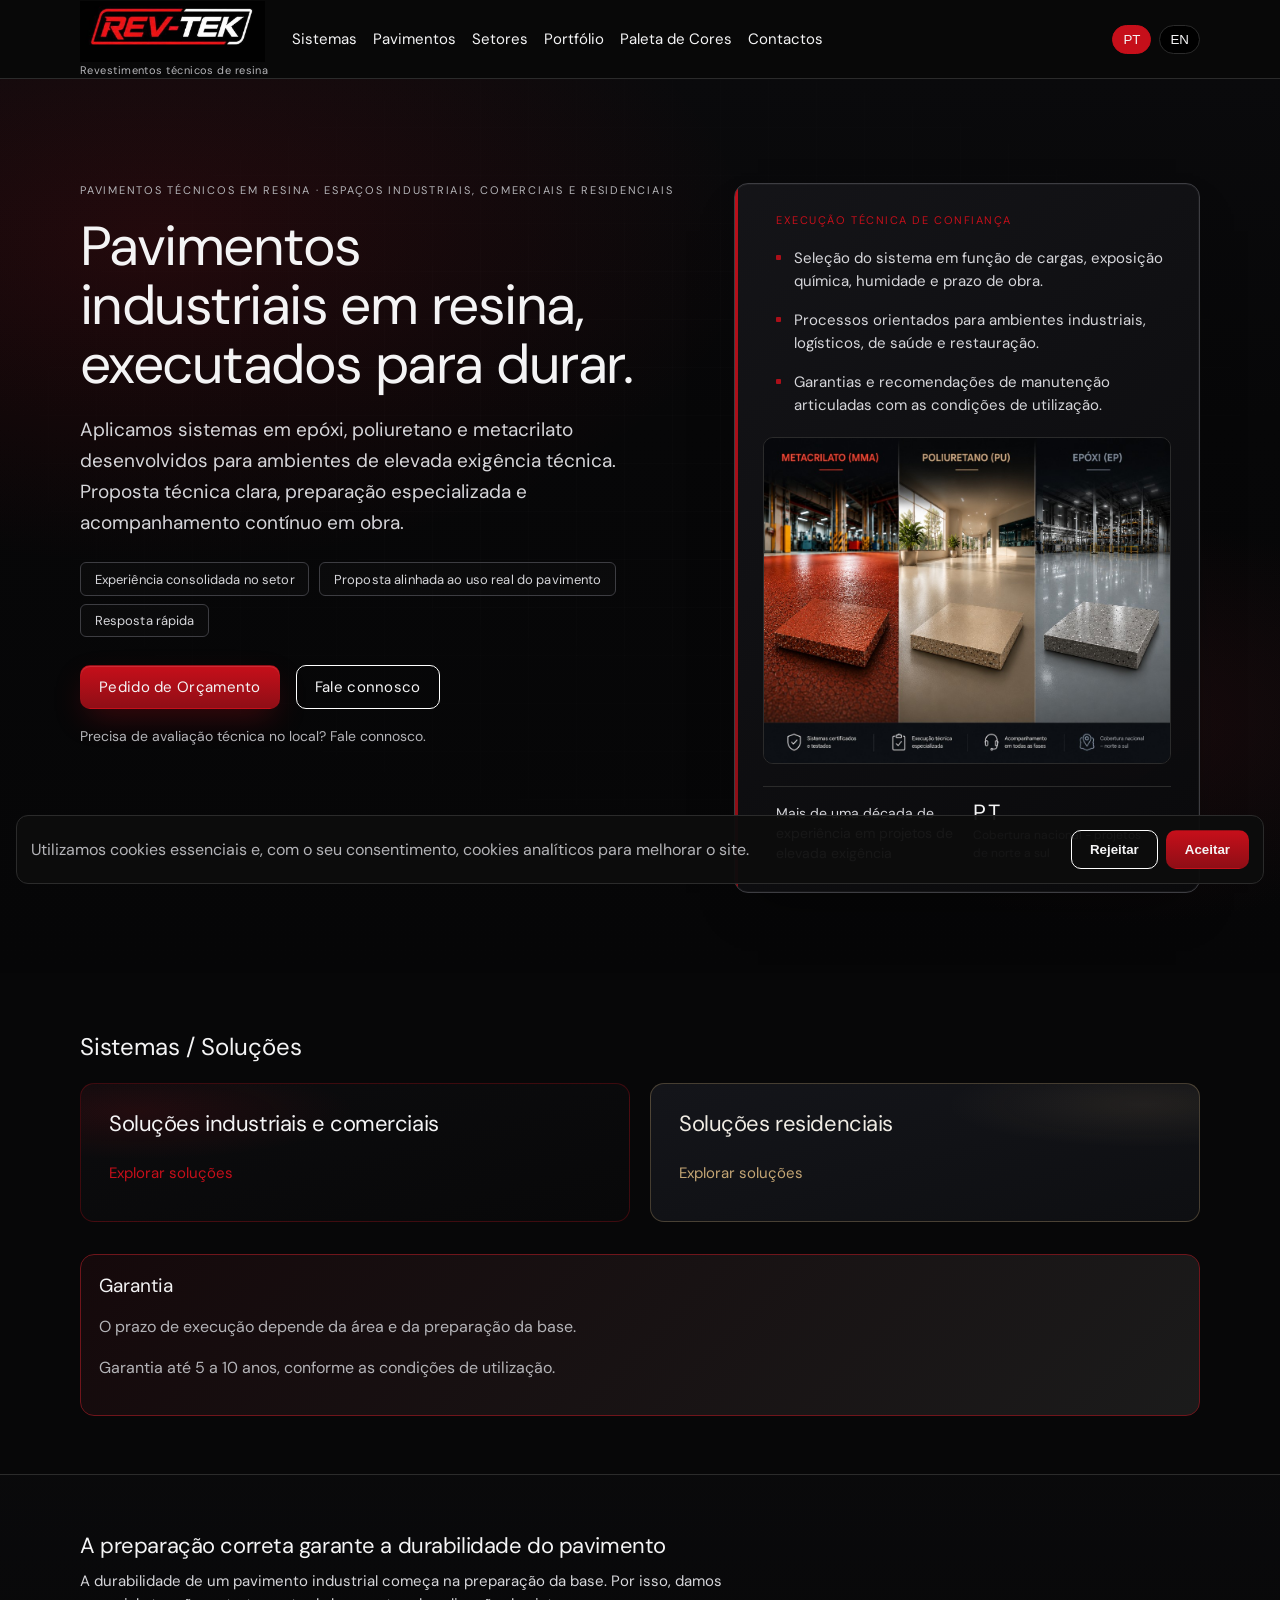
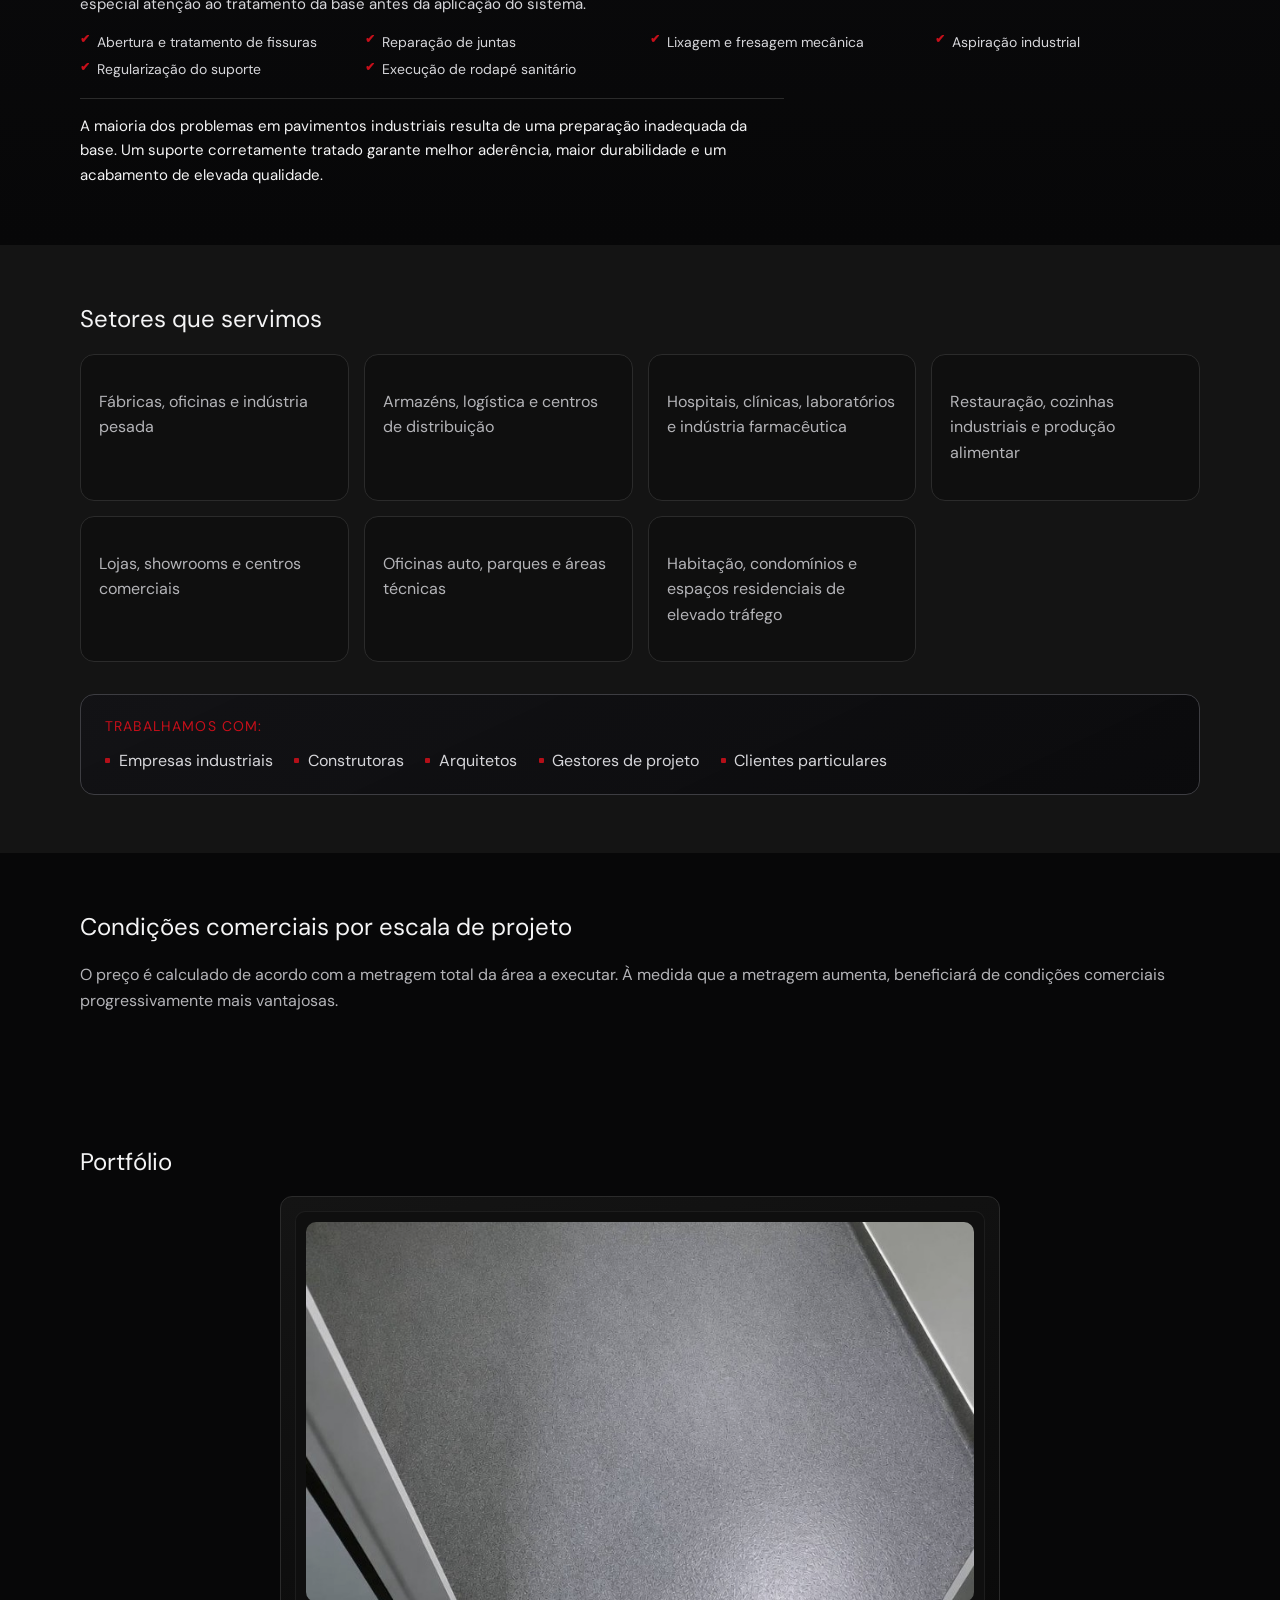
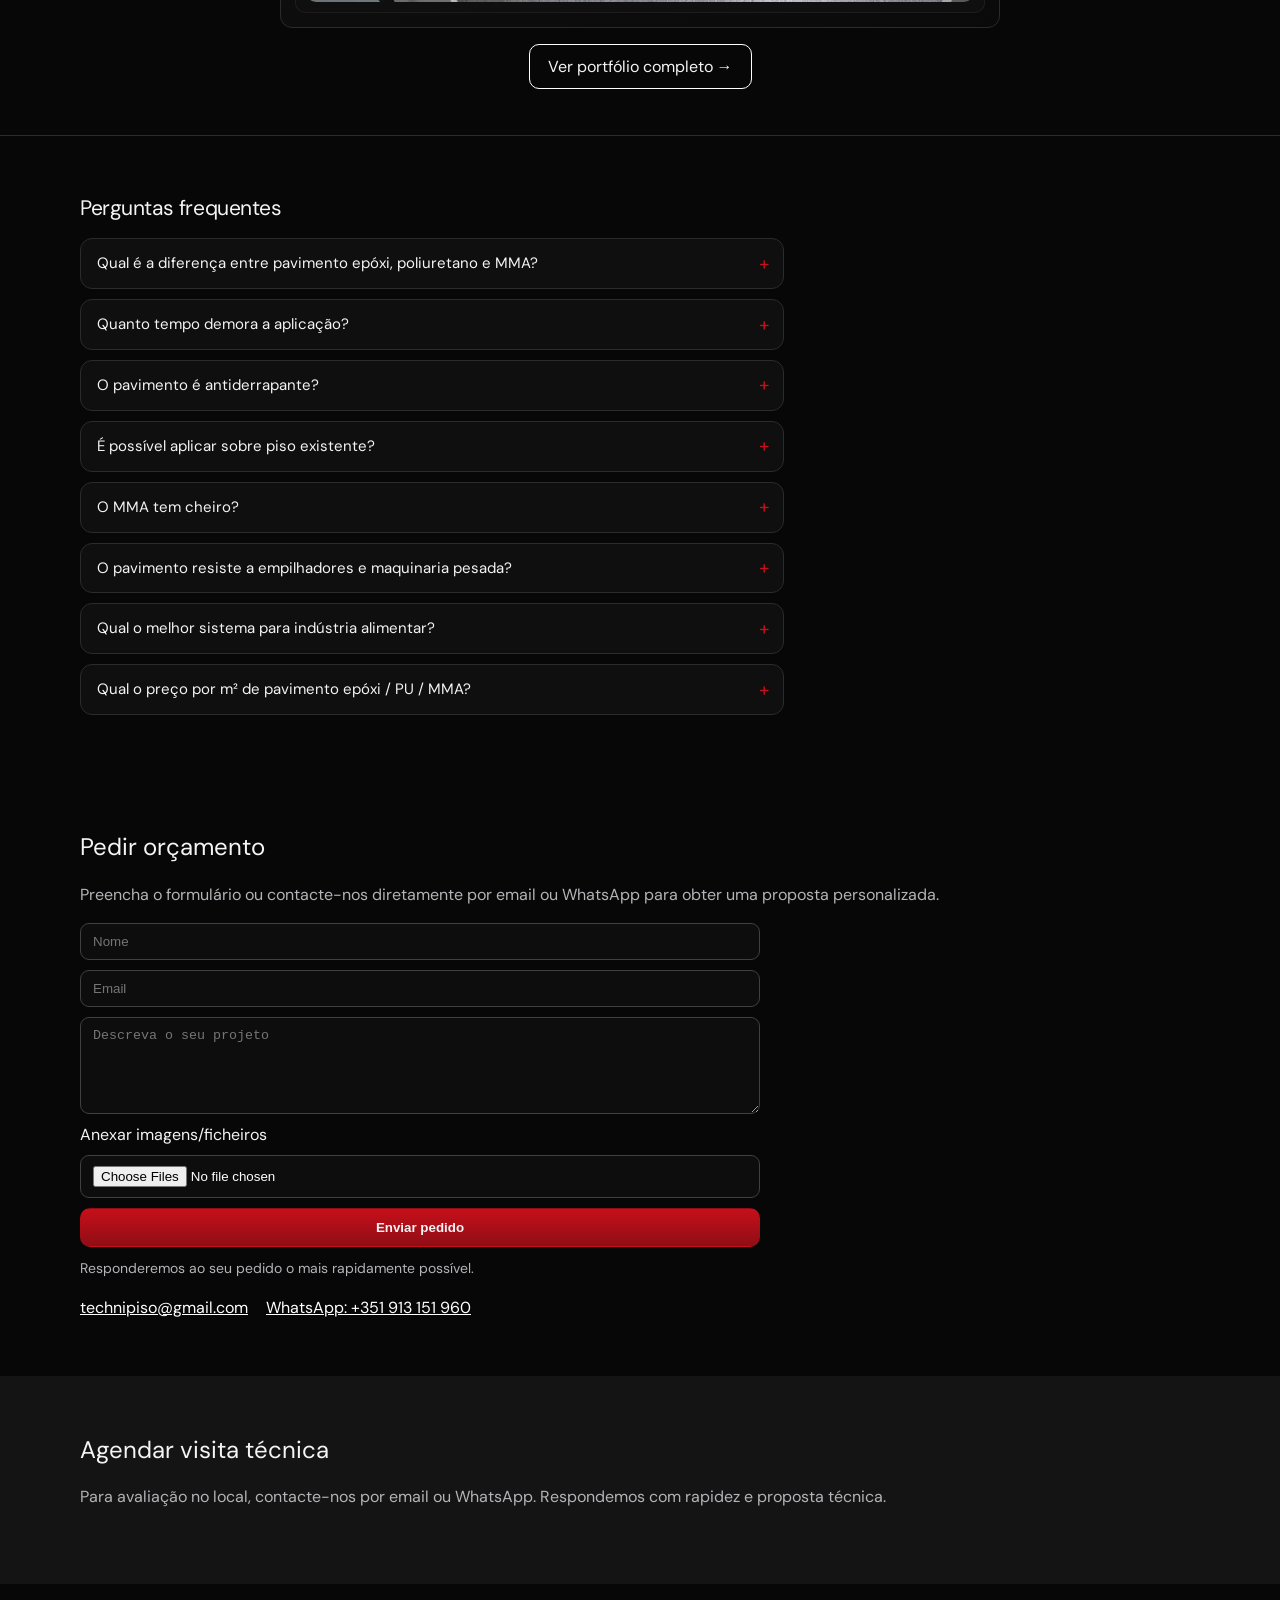
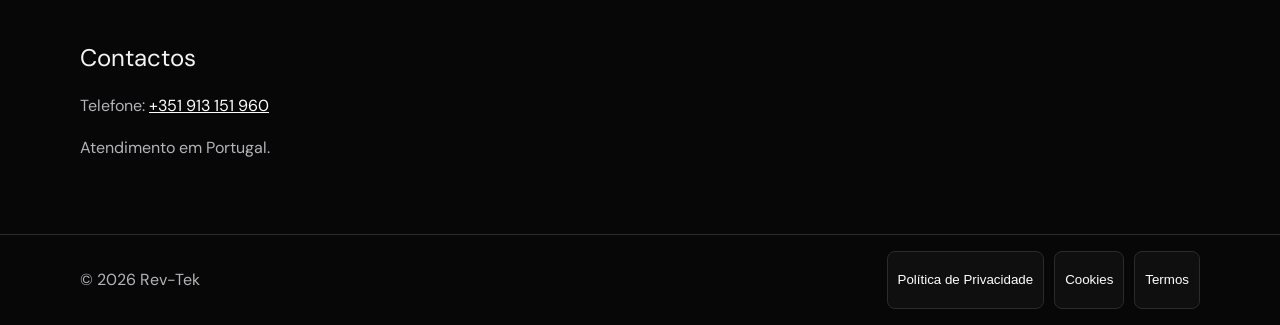
==== commit 863596cf: "Add files via upload" ====
--- a/index.html
+++ b/index.html
@@ -149,6 +149,7 @@
           <a href="#solucoes" data-i18n="menu.flooring">Pavimentos</a>
           <a href="#setores" data-i18n="menu.sectors">Setores</a>
           <a href="./portfolio.html" data-i18n="menu.portfolio">Portfólio</a>
+          <a href="./paleta-de-cores.html" data-i18n="menu.palette">Paleta de Cores</a>
           <a href="#contactos" data-i18n="menu.contact">Contactos</a>
         </nav>
         <div class="lang-switcher">
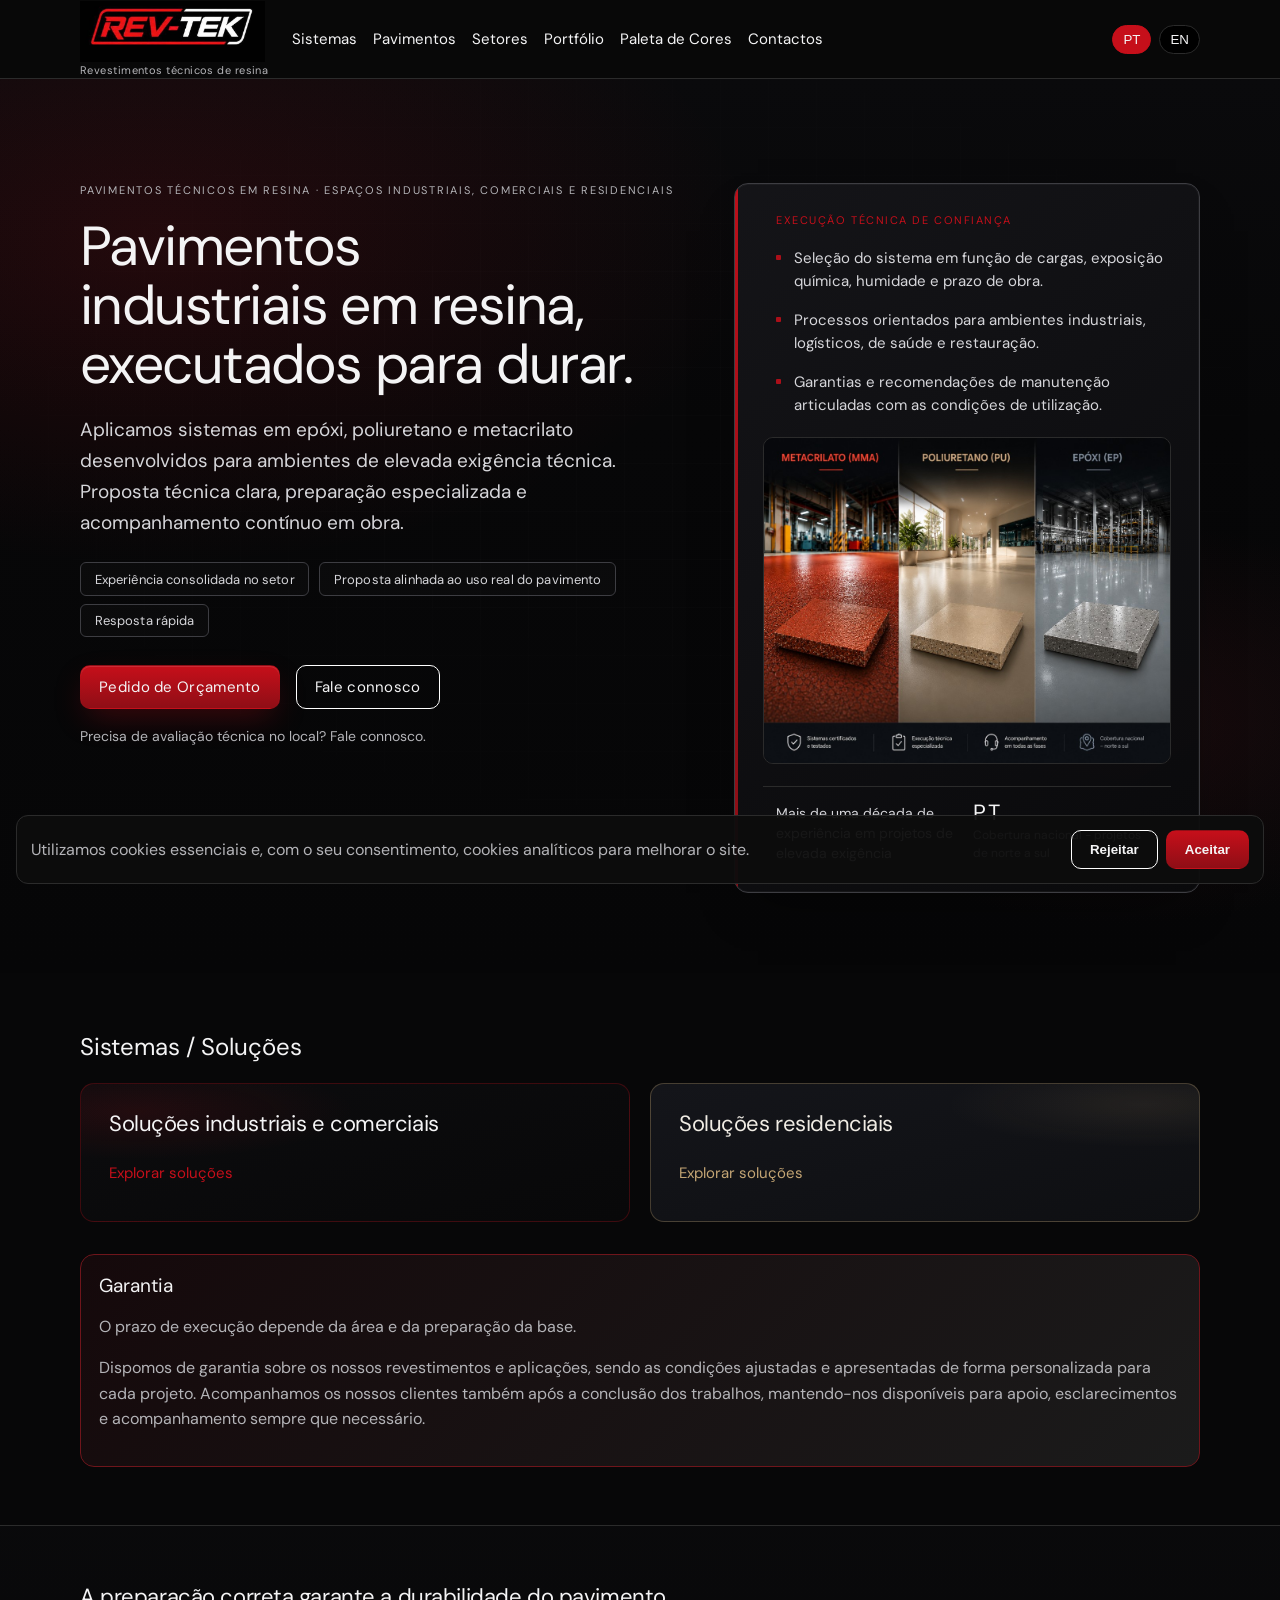
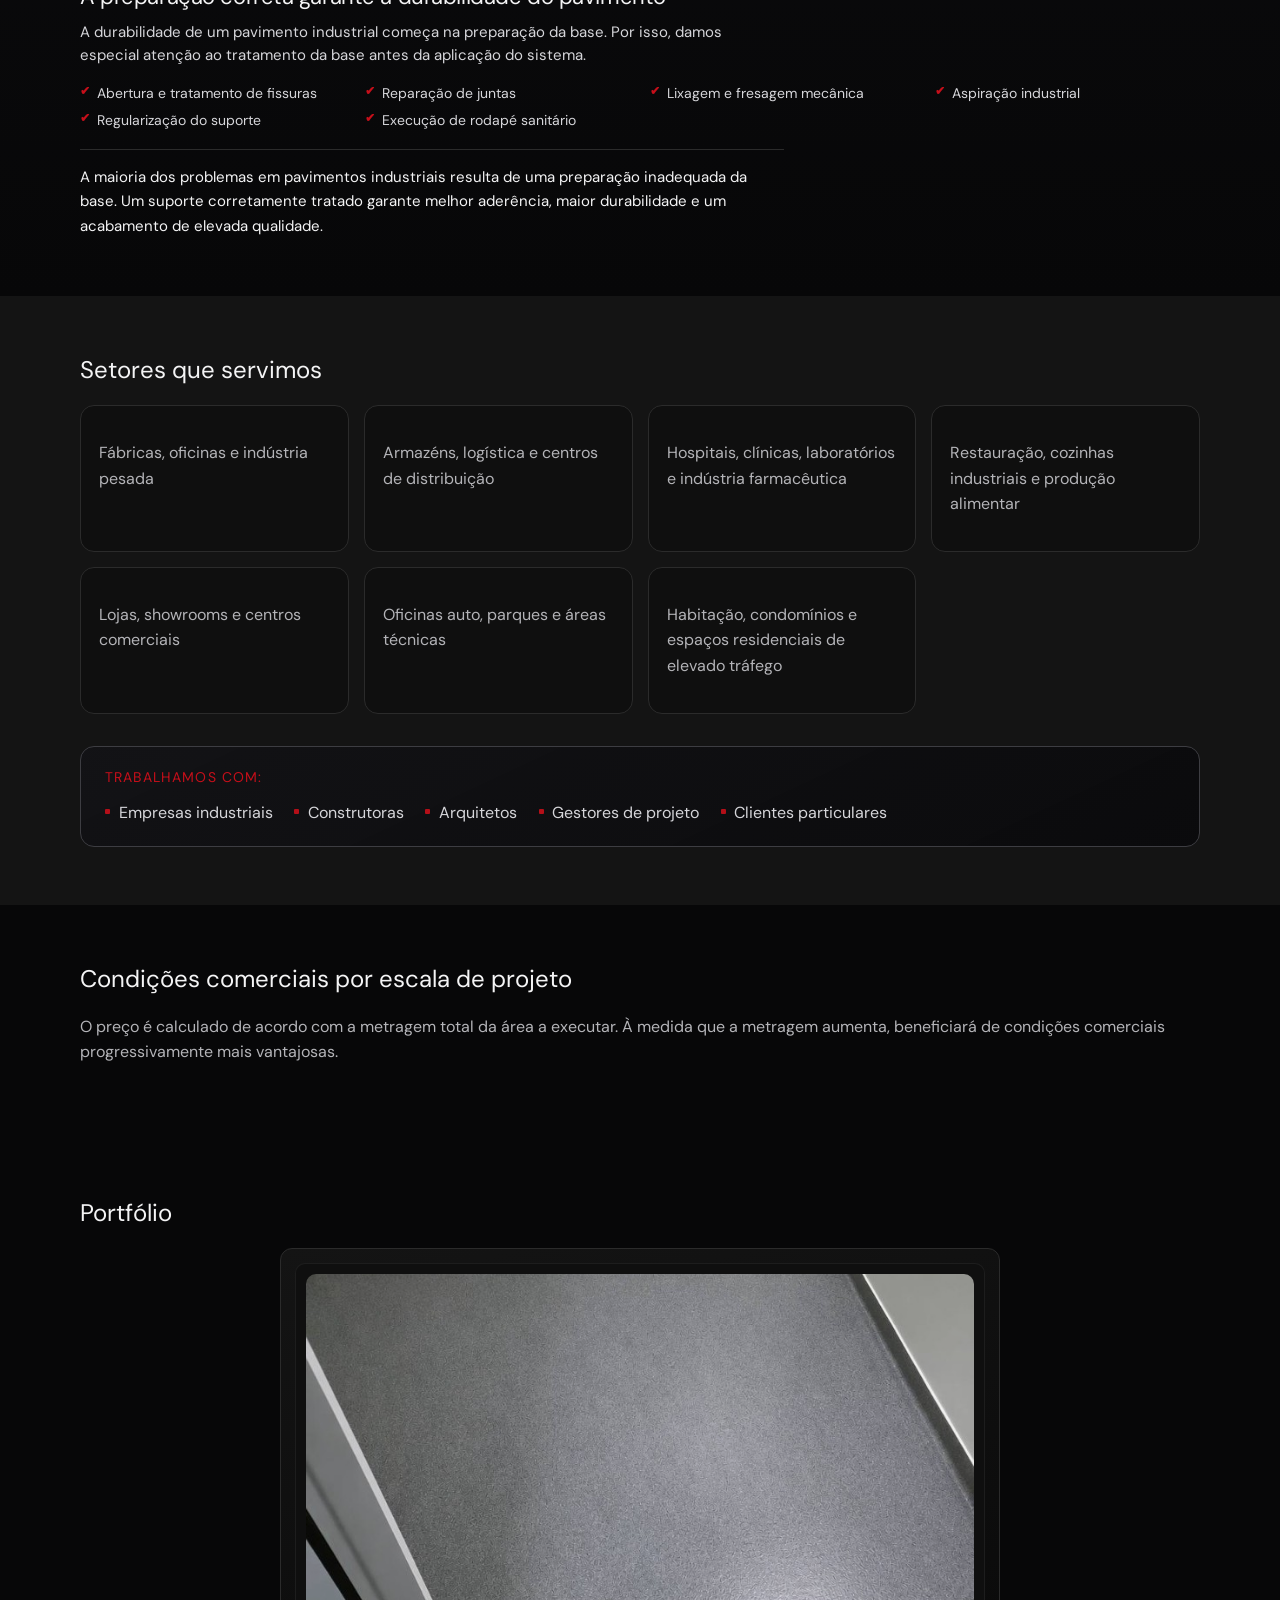
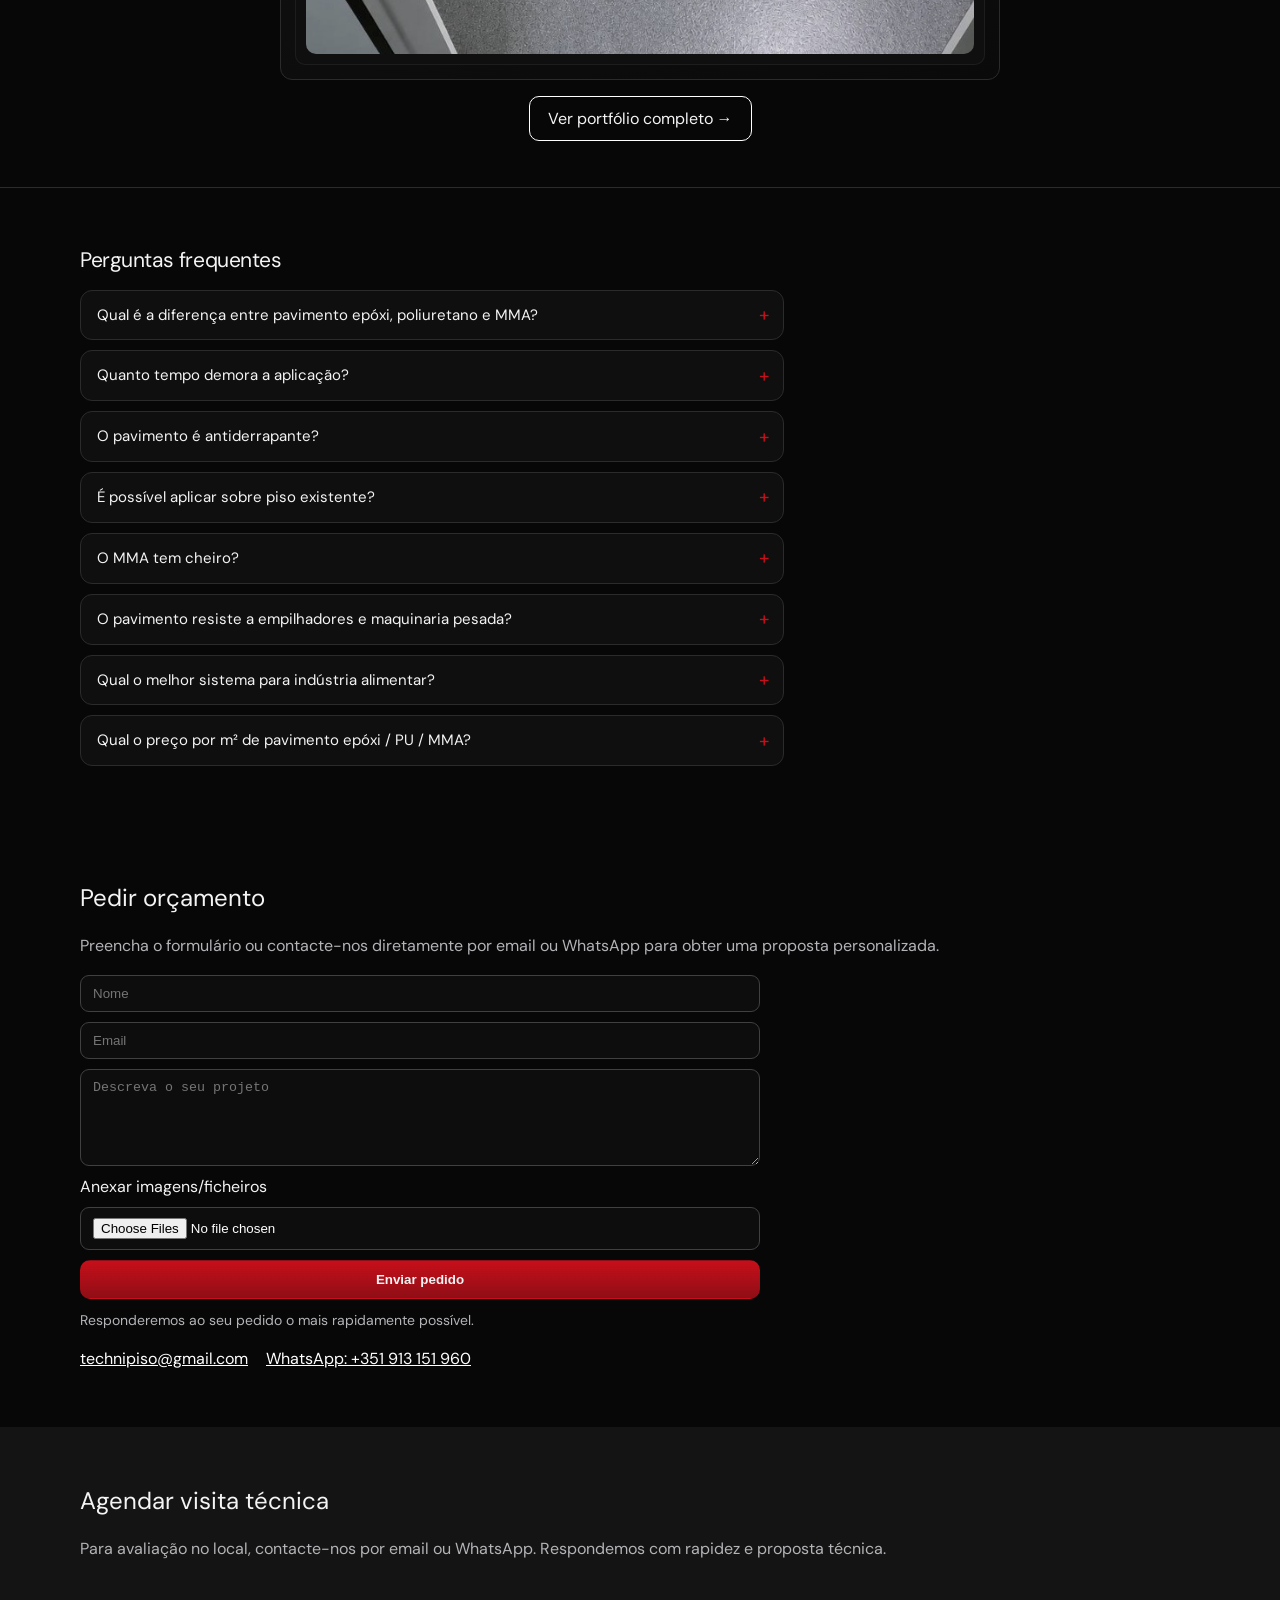
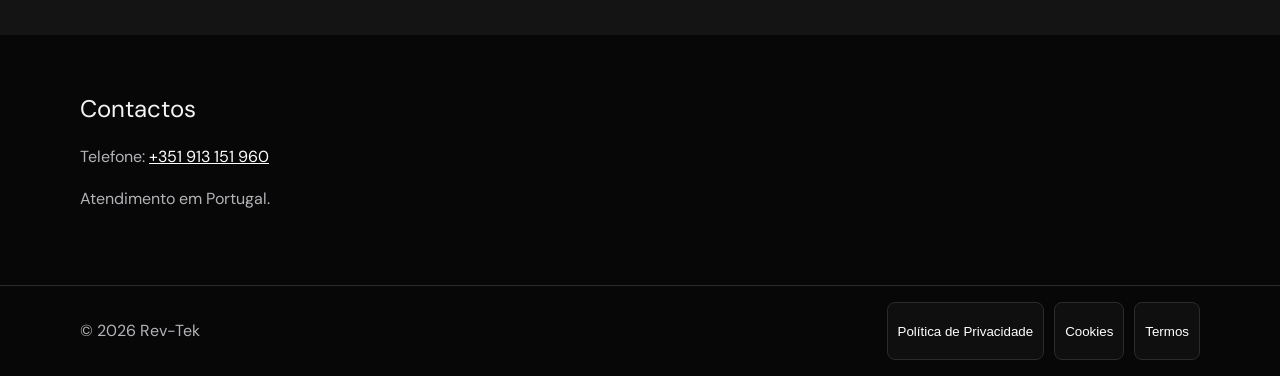
==== commit 8045c985: "Add files via upload" ====
--- a/index.html
+++ b/index.html
@@ -258,7 +258,12 @@
           <div class="card guarantee-card sol-hub-guarantee">
             <h3>Garantia</h3>
             <p>O prazo de execução depende da área e da preparação da base.</p>
-            <p><strong>Garantia até 5 a 10 anos, conforme as condições de utilização.</strong></p>
+            <p>
+              Dispomos de garantia sobre os nossos revestimentos e aplicações, sendo as condições ajustadas e
+              apresentadas de forma personalizada para cada projeto. Acompanhamos os nossos clientes também após a
+              conclusão dos trabalhos, mantendo-nos disponíveis para apoio, esclarecimentos e acompanhamento sempre que
+              necessário.
+            </p>
           </div>
         </div>
       </section>
--- a/styles.css
+++ b/styles.css
@@ -1907,6 +1907,31 @@
   padding-top: 0;
 }
 
+.paleta-outro {
+  padding-top: 0;
+}
+
+.paleta-outro__text {
+  max-width: 52rem;
+  margin: 0 0 1.25rem;
+  color: var(--muted-bright);
+  line-height: 1.65;
+  font-size: 1.05rem;
+}
+
+.paleta-outro__actions {
+  display: flex;
+  flex-wrap: wrap;
+  gap: 12px;
+  margin: 0 0 0;
+}
+
+.paleta-outro__related {
+  margin-top: 1.75rem;
+  padding-top: 1.5rem;
+  border-top: 1px solid var(--line);
+}
+
 .paleta-acabamentos {
   display: flex;
   flex-wrap: wrap;
